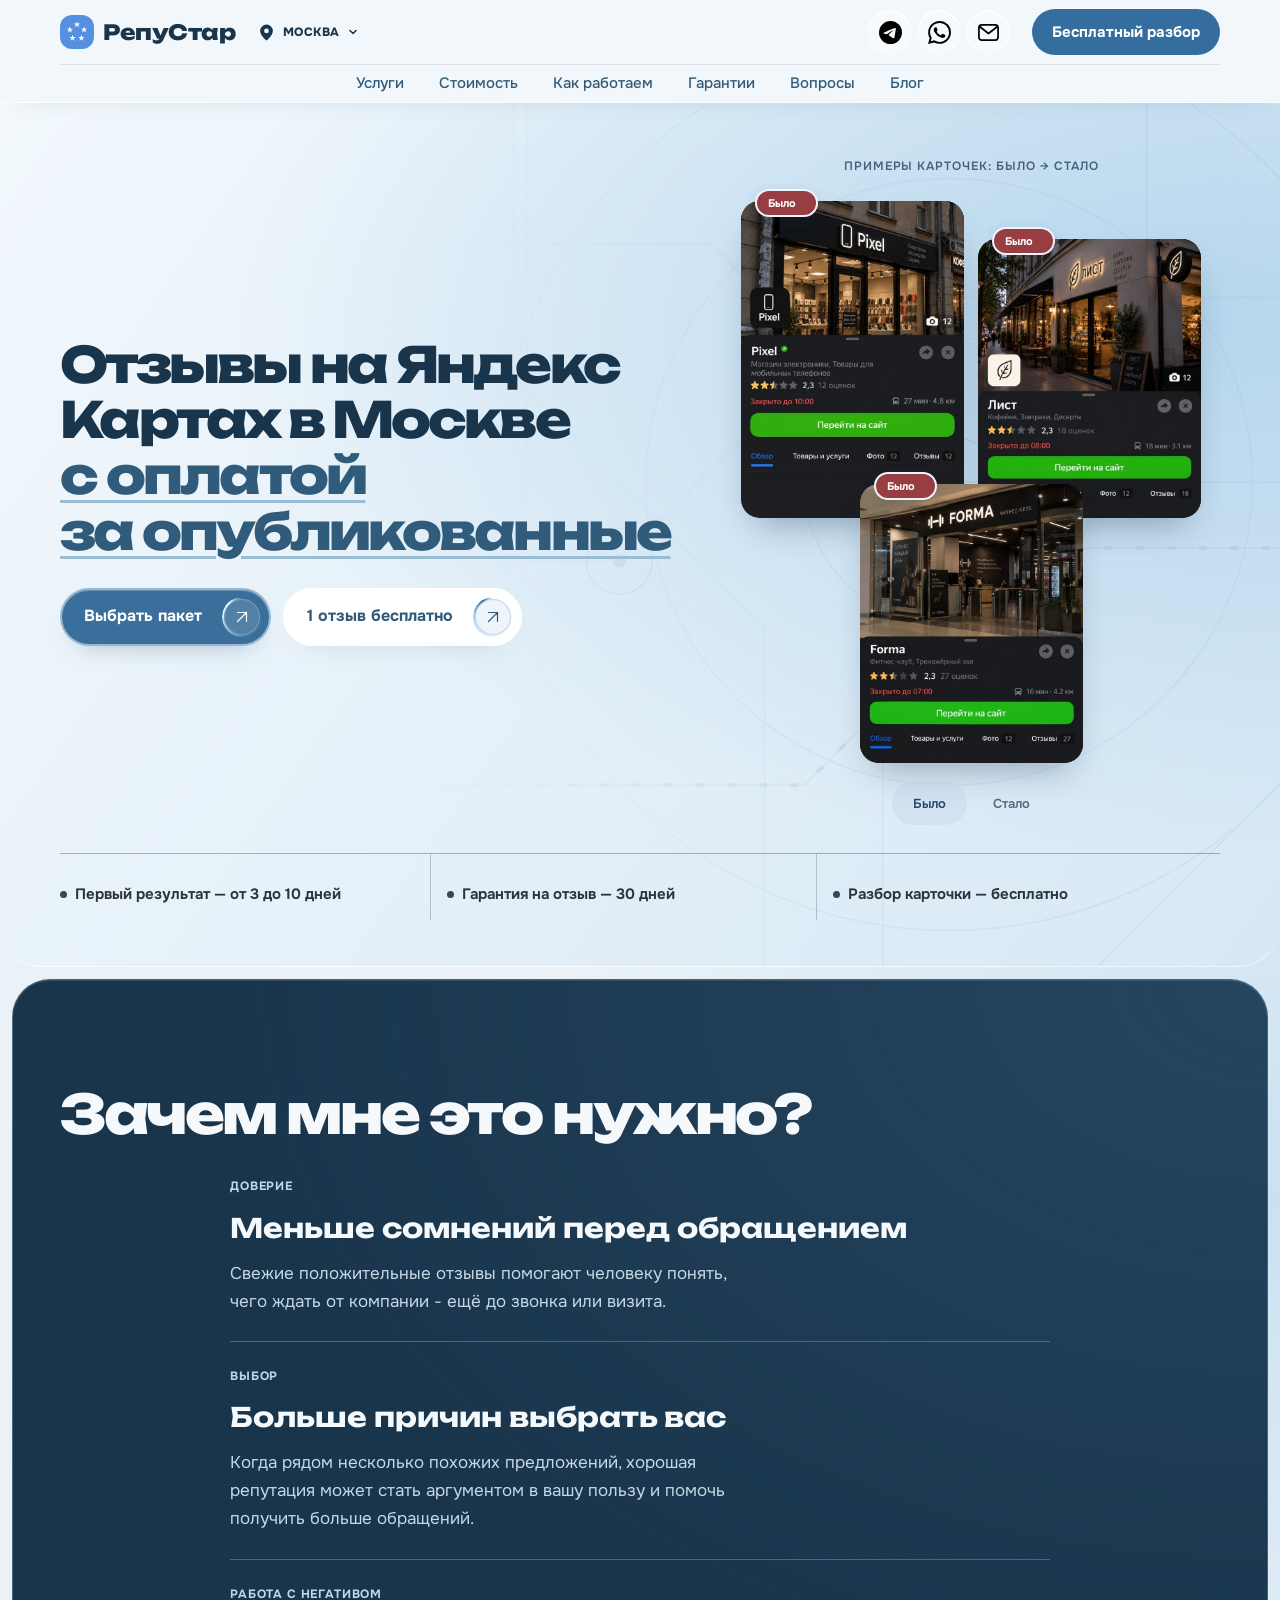
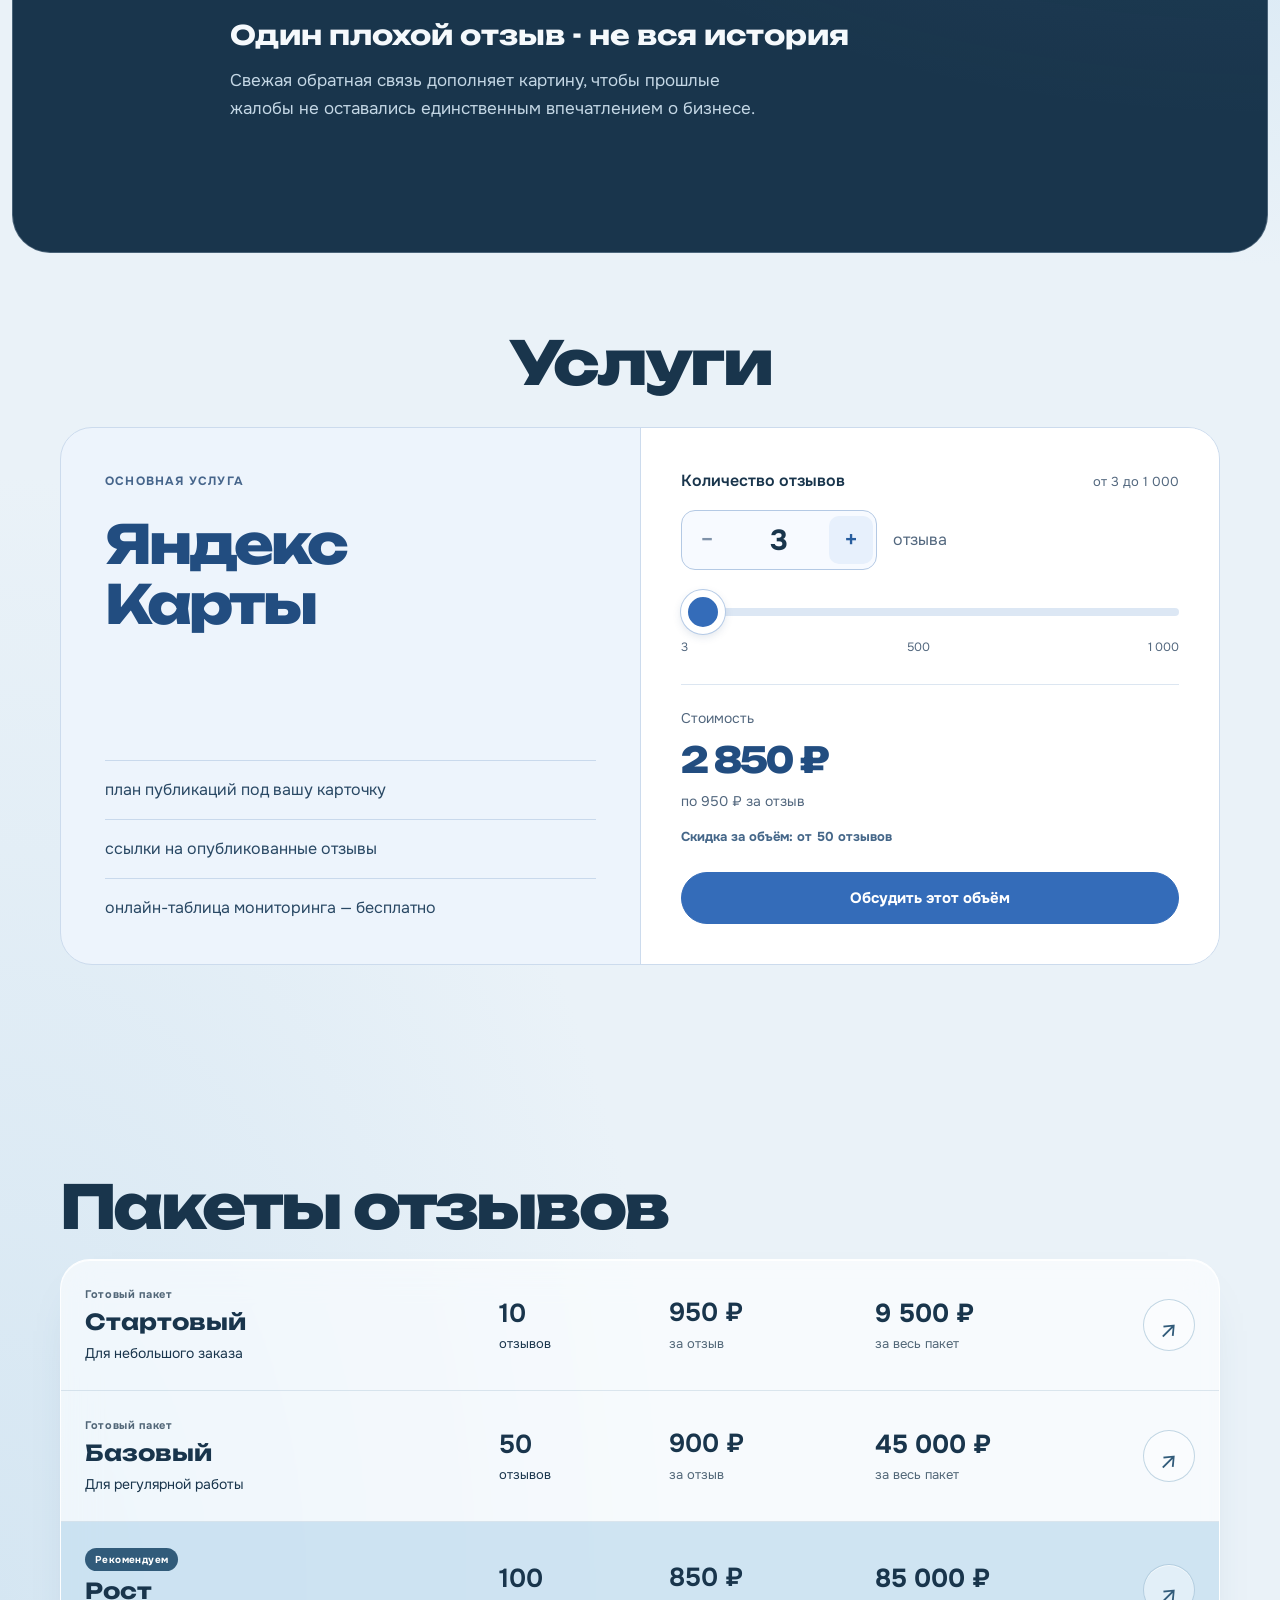
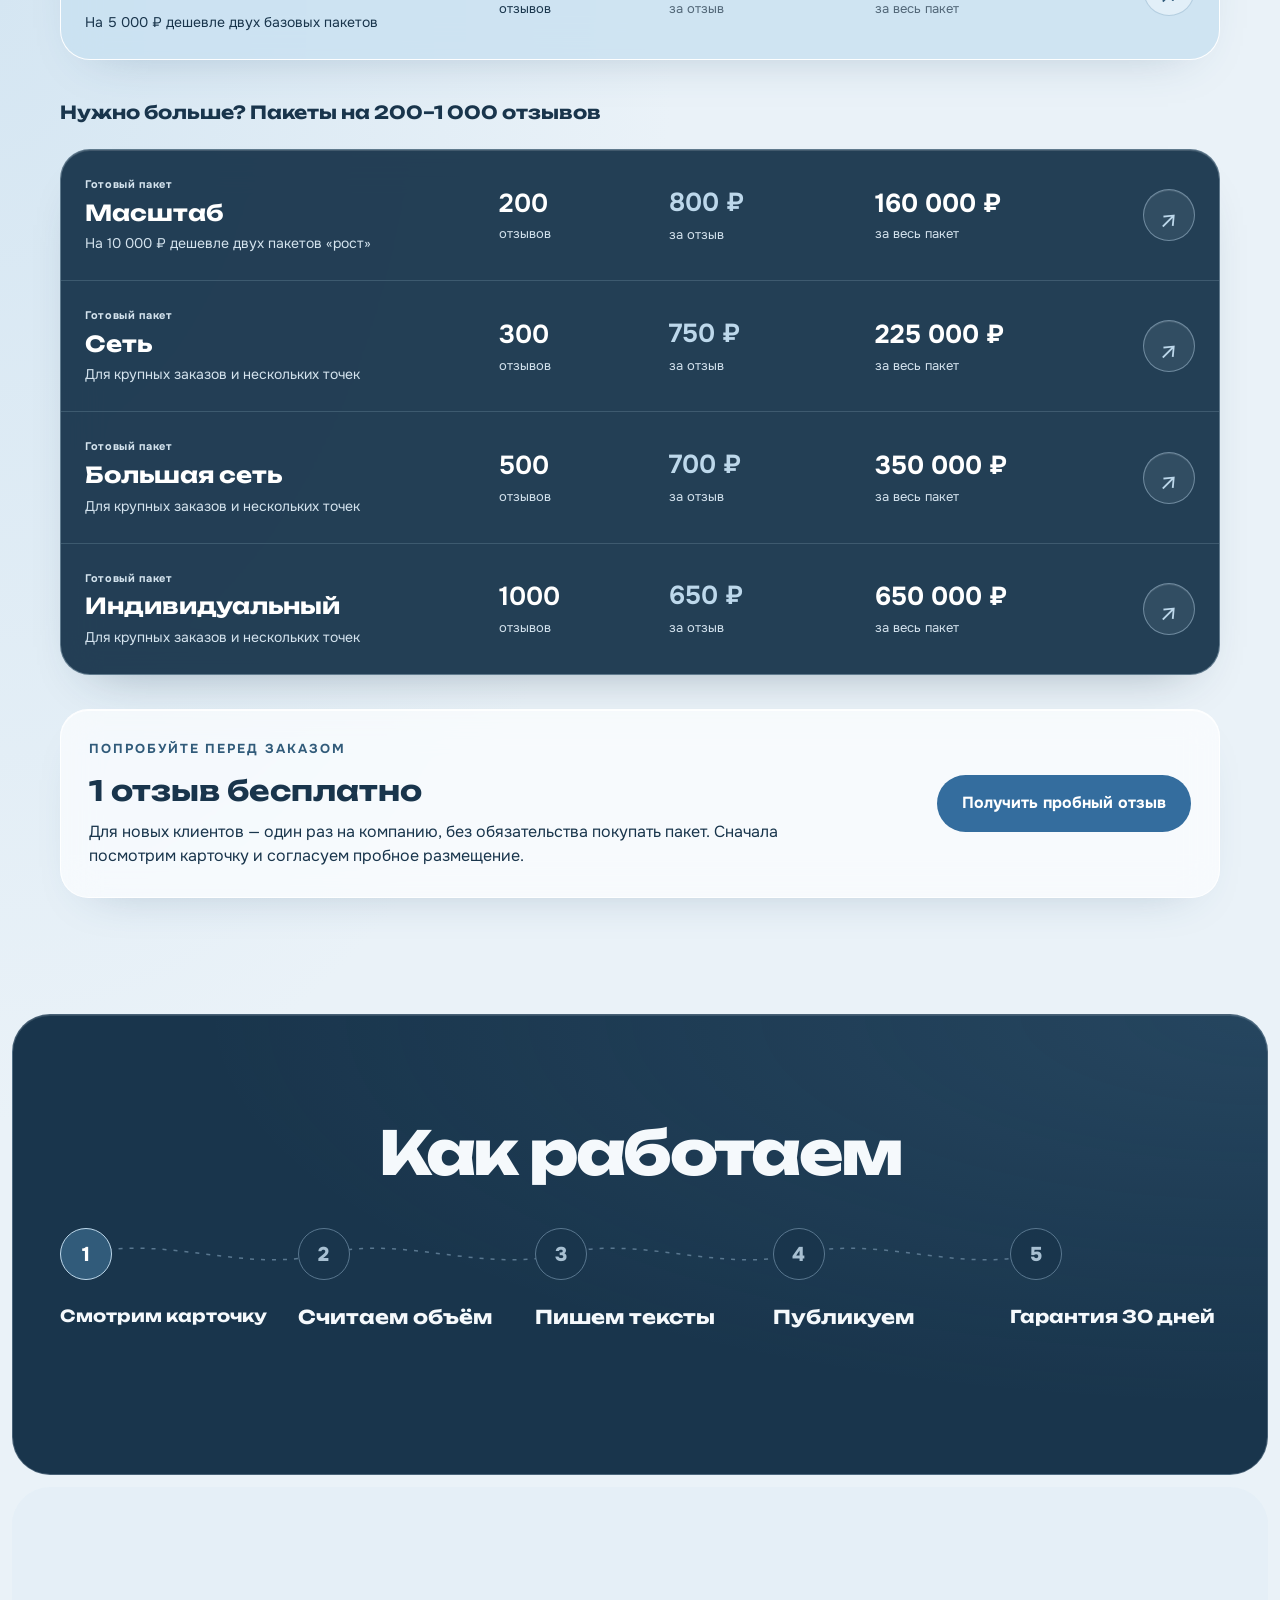
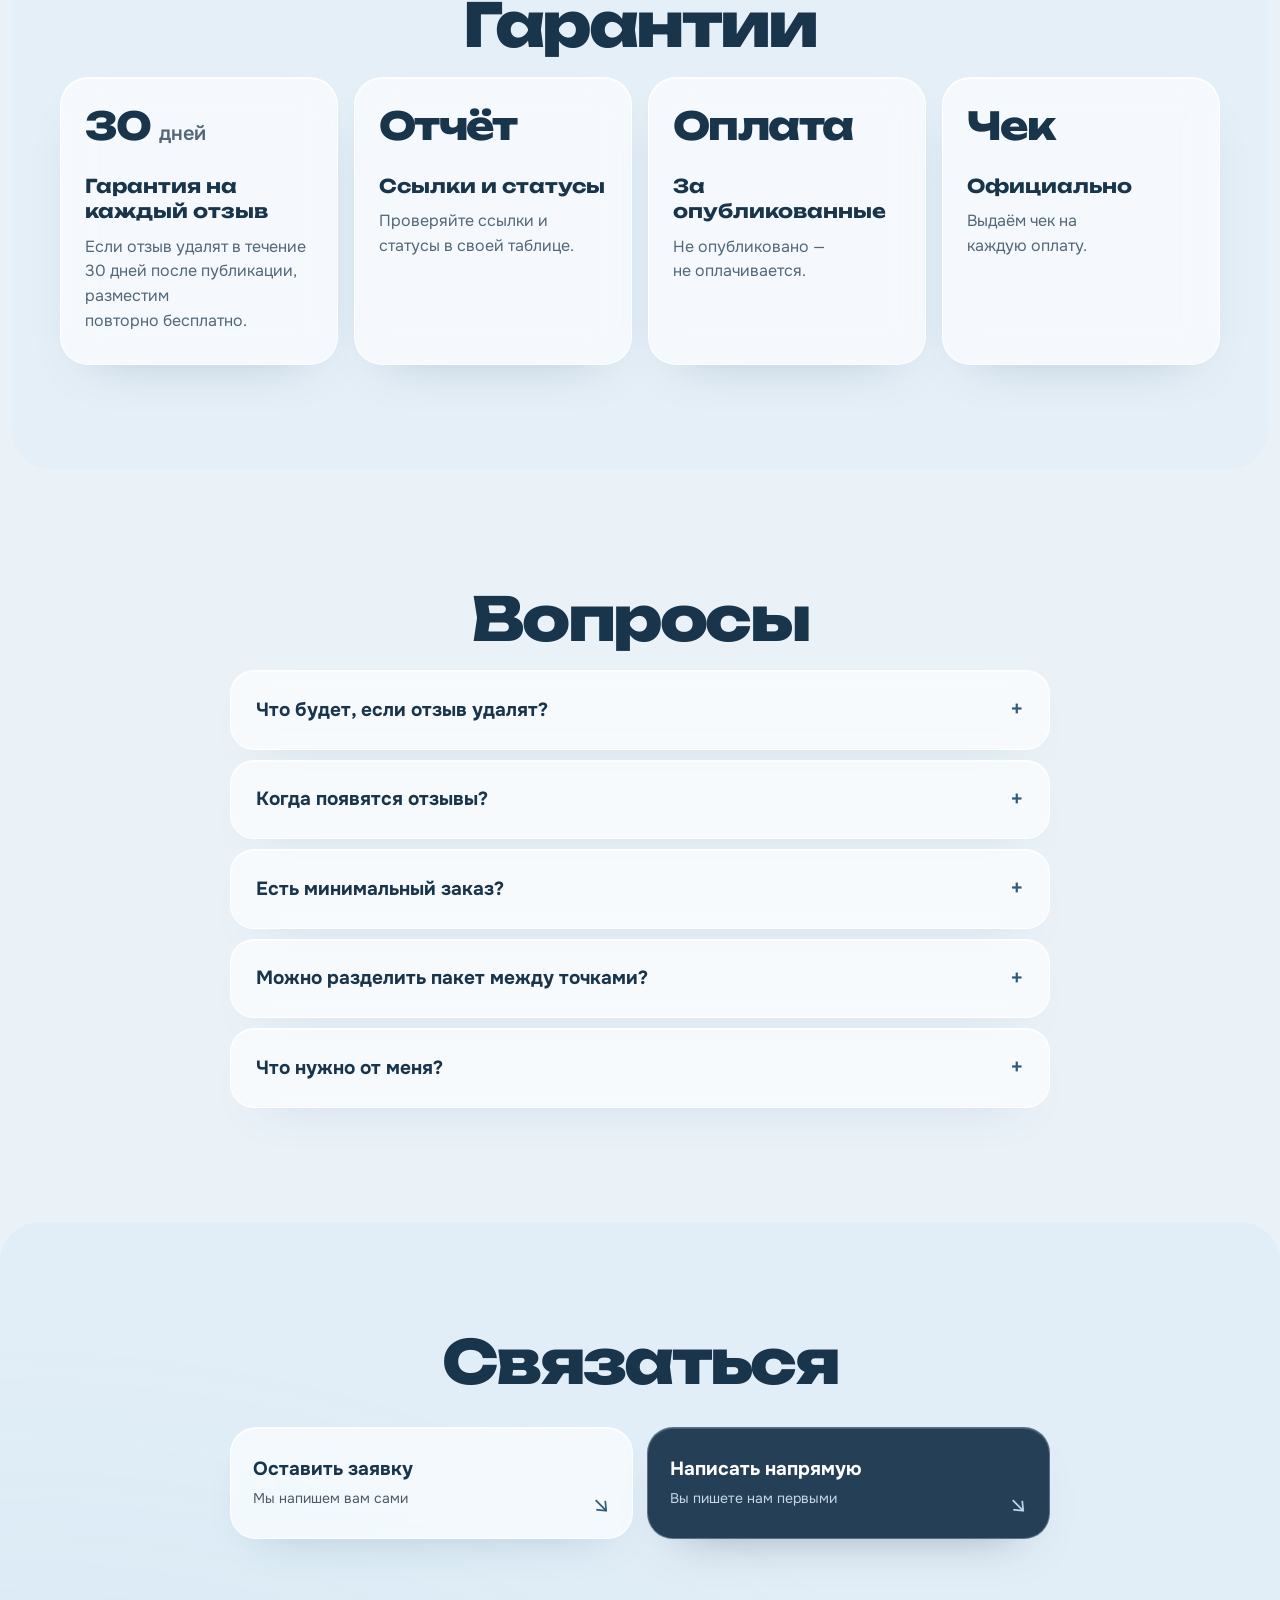
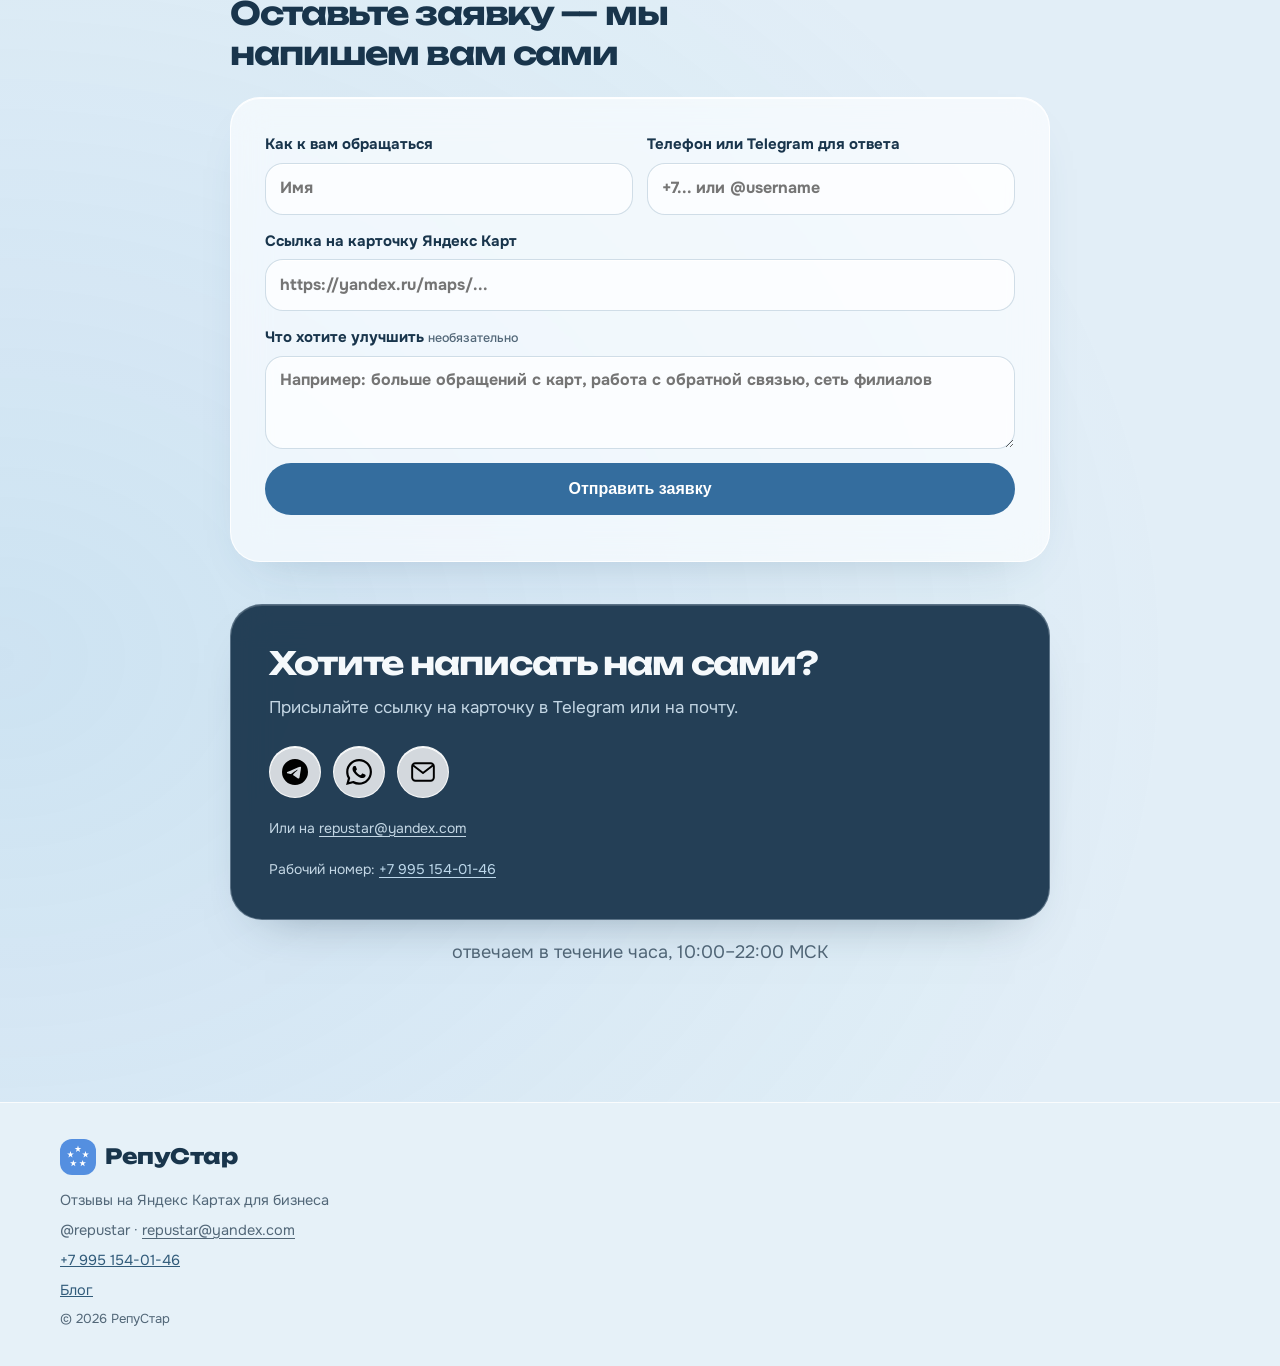
==== index.html @ bc307cb6 "Replace mint hero with three floating before-after cards" ====
<!DOCTYPE html>
<html lang="ru" data-theme="pastel">
<head>
  <meta charset="UTF-8">
  <meta name="viewport" content="width=device-width, initial-scale=1.0">
  <title>РепуСтар — продвижение репутации на Яндекс Картах</title>
  <meta name="description" content="Отзывы на Яндекс Картах: пакеты от 10 отзывов, отчёт со ссылками. Один бесплатный пробный отзыв после согласования карточки.">
  <meta name="robots" content="index,follow,max-image-preview:large">
  <meta name="theme-color" content="#e1edf6">
  <meta property="og:type" content="website">
  <meta property="og:locale" content="ru_RU">
  <meta property="og:title" content="РепуСтар — продвижение репутации на Яндекс Картах">
  <meta property="og:description" content="Бесплатно разберём карточку и предложим понятный план работы.">
  <meta name="twitter:card" content="summary">
  <link rel="icon" type="image/svg+xml" href="favicon.svg?v=3">
  <link rel="preconnect" href="https://fonts.googleapis.com">
  <link rel="preconnect" href="https://fonts.gstatic.com" crossorigin>
  <link href="https://fonts.googleapis.com/css2?family=Onest:wght@400;500;600;700;800&family=Unbounded:wght@500;700;800&display=swap" rel="stylesheet">
  <link rel="stylesheet" href="pastel-theme.css?v=3">
  <link rel="stylesheet" href="tide.css?v=3">
  <link rel="stylesheet" href="interactions.css?v=3">
  <link rel="stylesheet" href="frost.css?v=3">
  <link rel="stylesheet" href="range.css?v=1">
  <link rel="stylesheet" href="email-copy.css?v=1">
  <link rel="stylesheet" href="cleanup.css?v=2">
  <link rel="stylesheet" href="hero-transform.css?v=1">
  <link rel="stylesheet" href="service-controls.css?v=1">

  <script type="application/ld+json">
  {
    "@context": "https://schema.org",
    "@type": "ProfessionalService",
    "name": "РепуСтар",
    "description": "Сопровождение репутации бизнеса на Яндекс Картах.",
    "email": "repustar@yandex.com",
    "telephone": "+79951540146",
    "sameAs": ["https://t.me/repustar"]
  }
  </script>
</head>
<body>

<header class="site-header">
  <div class="wrap header-inner">
    <a class="logo" href="#top"><span class="logo-mark" aria-hidden="true"><svg xmlns="http://www.w3.org/2000/svg" viewBox="0 0 1024 1024"><rect width="1024" height="1024" fill="#548FE0"/><polygon points="512.0000,187.0000 534.4514,256.0983 607.1057,256.0983 548.3271,298.8034 570.7785,367.9017 512.0000,325.1966 453.2215,367.9017 475.6729,298.8034 416.8943,256.0983 489.5486,256.0983" fill="#FFFFFF"/><polygon points="725.9877,342.4712 748.4391,411.5695 821.0934,411.5695 762.3148,454.2746 784.7662,523.3729 725.9877,480.6678 667.2092,523.3729 689.6606,454.2746 630.8821,411.5695 703.5363,411.5695" fill="#FFFFFF"/><polygon points="644.2517,594.0288 666.7031,663.1271 739.3573,663.1271 680.5788,705.8322 703.0302,774.9305 644.2517,732.2254 585.4732,774.9305 607.9246,705.8322 549.1460,663.1271 621.8003,663.1271" fill="#FFFFFF"/><polygon points="379.7483,594.0288 402.1997,663.1271 474.8540,663.1271 416.0754,705.8322 438.5268,774.9305 379.7483,732.2254 320.9698,774.9305 343.4212,705.8322 284.6427,663.1271 357.2969,663.1271" fill="#FFFFFF"/><polygon points="298.0123,342.4712 320.4637,411.5695 393.1179,411.5695 334.3394,454.2746 356.7908,523.3729 298.0123,480.6678 239.2338,523.3729 261.6852,454.2746 202.9066,411.5695 275.5609,411.5695" fill="#FFFFFF"/></svg></span>РепуСтар</a>
    <nav class="quick-contacts" aria-label="Быстрые контакты">
          <a class="contact-channel channel-tg" href="https://t.me/repustar" target="_blank" rel="noopener" title="Написать в Telegram" aria-label="Написать в Telegram"><img src="assets/contact-telegram.svg" alt="" aria-hidden="true" width="24" height="24"></a>
          <a class="contact-channel channel-wa" href="https://wa.me/79951540146" target="_blank" rel="noopener" title="Написать в WhatsApp" aria-label="Написать в WhatsApp"><img src="assets/contact-whatsapp.svg" alt="" aria-hidden="true" width="24" height="24"></a>
          <button type="button" class="contact-channel channel-mail" data-copy-email="repustar@yandex.com" title="Скопировать почту" aria-label="Скопировать почту: repustar@yandex.com"><img src="assets/contact-mail.svg" alt="" aria-hidden="true" width="24" height="24"></button></nav>
    <label class="city-picker city-pin-picker">
      <svg class="city-pin" viewBox="0 0 24 24" aria-hidden="true"><path fill="currentColor" fill-rule="evenodd" d="M12 2a8 8 0 0 0-8 8c0 6 8 12 8 12s8-6 8-12a8 8 0 0 0-8-8Zm0 5a3 3 0 1 1 0 6 3 3 0 0 1 0-6Z"/></svg>
      <span class="city-full" aria-hidden="true">Москва</span><span class="city-short" aria-hidden="true">Москва</span><svg class="city-chevron" viewBox="0 0 12 12" aria-hidden="true"><path d="M3 4.5 6 7.5 9 4.5" fill="none" stroke="currentColor" stroke-width="1.5" stroke-linecap="round" stroke-linejoin="round"/></svg>
      <select id="citySelect" aria-label="Выберите город"><option value="moscow">Москва</option><option value="spb">Санкт-Петербург</option></select>
    </label>
    <nav class="nav" id="nav">
      <a href="#services">Услуги</a>
      <a href="#packages">Стоимость</a>
      <a href="#how">Как работаем</a>
      <a href="#guarantees">Гарантии</a>
      <a href="#faq">Вопросы</a>
      <a href="/blog/">Блог</a>
    </nav>
    <a class="btn btn-accent btn-header" href="#contacts">Бесплатный разбор</a>
    <button class="burger" id="burger" aria-label="Меню" aria-expanded="false">
      <span></span><span></span><span></span>
    </button>
  </div>
</header>

<main id="top">

  <!-- HERO -->
  <section class="hero">
    <div class="hero-map" aria-hidden="true"><svg viewBox="0 0 900 700" preserveAspectRatio="xMidYMid slice">
      <g class="map-streets" fill="none" stroke="currentColor" stroke-width="1.2"><path d="M-100 130H320L500 310H1000M-100 540H390L570 360H1000M170-100V230L360 420V800M650-100V180L450 380V800M-100 370H250L450 170H1000M-100 640L180 360V-100M790-100V500L490 800"/><circle cx="500" cy="310" r="110"/><circle cx="500" cy="310" r="230"/><circle cx="500" cy="310" r="340"/></g>
      <path class="map-route" d="M-100 540H390L570 360H1000" fill="none" stroke="currentColor" stroke-width="3" stroke-dasharray="6 18"/>
      <g class="map-pin" transform="translate(500 310)"><circle class="map-pulse" r="35" fill="none" stroke="currentColor"/><circle r="8" fill="currentColor"/></g>
      <g class="map-pin" transform="translate(250 370)"><circle class="map-pulse pulse-delayed" r="25" fill="none" stroke="currentColor"/><circle r="5" fill="currentColor"/></g>
    </svg></div>
    <div class="wrap hero-grid">
      <div class="hero-copy">
        <h1>Отзывы на Яндекс Картах <span id="heroCity">в Москве</span><br><em>с оплатой за&nbsp;опубликованные</em></h1>

        <div class="hero-actions">
          <a class="btn btn-accent" href="#packages">Выбрать пакет</a>
          <a class="btn btn-ghost" href="#leadForm" data-trial>1 отзыв бесплатно</a>
        </div>

      </div>
      <aside class="hero-transform" data-state="before" aria-label="Примеры изменения карточек: было и стало">
        <p class="hero-transform-title">Примеры карточек: было → стало</p>
        <div class="hero-transform-deck">
          <figure class="hero-transform-card">
            <div class="hero-transform-badge" aria-hidden="true"><span class="hero-label-before">Было</span><span class="hero-label-after">Стало</span></div>
            <div class="hero-transform-images" aria-hidden="true">
              <img src="assets/hero-pixel-before.webp" alt="" width="512" height="641" fetchpriority="high">
              <img class="hero-example-after" src="assets/hero-pixel-after.webp" alt="" width="512" height="641">
            </div>
            <figcaption class="hero-example-description">Pixel. Пример: было 2,3 и 12 оценок, стало 4,9 и 243 оценки.</figcaption>
          </figure>
          <figure class="hero-transform-card">
            <div class="hero-transform-badge" aria-hidden="true"><span class="hero-label-before">Было</span><span class="hero-label-after">Стало</span></div>
            <div class="hero-transform-images" aria-hidden="true">
              <img src="assets/hero-leaf-before.webp" alt="" width="512" height="641">
              <img class="hero-example-after" src="assets/hero-leaf-after.webp" alt="" width="512" height="641">
            </div>
            <figcaption class="hero-example-description">Лист. Пример: было 2,3 и 18 оценок, стало 4,9 и 268 оценок.</figcaption>
          </figure>
          <figure class="hero-transform-card">
            <div class="hero-transform-badge" aria-hidden="true"><span class="hero-label-before">Было</span><span class="hero-label-after">Стало</span></div>
            <div class="hero-transform-images" aria-hidden="true">
              <img src="assets/hero-forma-before.webp" alt="" width="512" height="641">
              <img class="hero-example-after" src="assets/hero-forma-after.webp" alt="" width="512" height="641">
            </div>
            <figcaption class="hero-example-description">Forma. Пример: было 2,3 и 27 оценок, стало 5,0 и 428 оценок.</figcaption>
          </figure>
        </div>
        <div class="hero-transform-controls" role="group" aria-label="Показать состояние карточек">
          <button type="button" data-example-state="before" aria-pressed="true">Было</button>
          <button type="button" data-example-state="after" aria-pressed="false">Стало</button>
        </div>
      </aside>
      <ul class="hero-facts">
        <li>Первый результат — от 3 до 10&nbsp;дней</li>
        <li>Гарантия на отзыв&nbsp;—&nbsp;30 дней</li>

        <li>Разбор карточки&nbsp;—&nbsp;бесплатно</li>
      </ul>
    </div>
  </section>



  <!-- Illustrative scenarios only: no client identities or claimed outcomes -->


  <section class="section reputation-section" id="why" aria-labelledby="whyTitle">
    <div class="wrap reputation-layout">
      <div class="reputation-intro">

        <h2 id="whyTitle">Зачем мне это&nbsp;нужно?</h2>


      </div>
      <div class="reputation-list">
        <article>

          <span class="reputation-num">ДОВЕРИЕ</span>
          <h3>Меньше сомнений перед&nbsp;обращением</h3>
          <p>Свежие положительные отзывы помогают человеку понять, чего ждать от компании - ещё до звонка или&nbsp;визита.</p>
        </article>
        <article>
          <span class="reputation-num">ВЫБОР</span>
          <h3>Больше причин выбрать&nbsp;вас</h3>
          <p>Когда рядом несколько похожих предложений, хорошая репутация может стать аргументом в вашу пользу и помочь получить больше&nbsp;обращений.</p>
        </article>
        <article>
          <span class="reputation-num">РАБОТА С НЕГАТИВОМ</span>
          <h3>Один плохой отзыв - не вся&nbsp;история</h3>
          <p>Свежая обратная связь дополняет картину, чтобы прошлые жалобы не оставались единственным впечатлением о&nbsp;бизнесе.</p>
        </article>
      </div>

    </div>
  </section>

  <!-- SERVICES -->
  <section class="section" id="services">
    <div class="wrap">

      <h2>Услуги</h2>


      <div class="svc-featured service-configurator">
        <div class="svc-f-copy">
          <span class="service-eyebrow">Основная услуга</span>
          <h3>Яндекс<br>Карты</h3>
          <ul class="svc-f-list">
            <li>план публикаций под вашу&nbsp;карточку</li>
            <li>ссылки на опубликованные&nbsp;отзывы</li>
            <li>онлайн-таблица мониторинга&nbsp;—&nbsp;бесплатно</li>
          </ul>
        </div>
        <div class="svc-f-price">
          <div class="calc calc-embed">
            <div class="quantity-heading">
              <label for="serviceQuantity">Количество отзывов</label>
              <span id="quantityHelp">от 3 до 1 000</span>
            </div>
            <div class="quantity-row">
              <div class="quantity-control">
                <button type="button" data-quantity-step="-1" aria-label="Уменьшить количество">−</button>
                <input id="serviceQuantity" type="number" min="3" max="1000" step="1" value="3" inputmode="numeric" aria-describedby="quantityHelp">
                <button type="button" data-quantity-step="1" aria-label="Увеличить количество">+</button>
              </div>
              <div class="calc-count"><span id="cntVal" hidden>3</span><span class="calc-unit">отзыва</span></div>
            </div>
            <input type="range" id="cnt" class="calc-range" min="3" max="1000" value="3" step="1" aria-label="Количество отзывов">
            <div class="calc-scale" aria-hidden="true"><span>3</span><span>500</span><span>1 000</span></div>
            <div class="service-summary" aria-live="polite" aria-atomic="true">
              <span class="service-total-label">Стоимость</span>
              <div class="calc-total">
                <span class="calc-total-num" id="totalVal">2 850 ₽</span>
                <span class="calc-total-unit" id="unitVal">по 950 ₽ за отзыв</span>
              </div>
              <div class="calc-gift" id="giftVal">Скидка за объём: от 50 отзывов</div>
            </div>
            <a class="btn btn-accent btn-block" href="#leadForm" data-order-calculator>Обсудить этот объём</a>
          </div>
        </div>
      </div>


    </div>
  </section>

  <section class="section package-section" id="packages"><div class="wrap"><h2>Пакеты отзывов</h2><div class="pack-grid"><article class="pack-card"><span class="pack-kicker">Готовый пакет</span><h3>Стартовый</h3><p class="pack-unit">950 ₽ <small>за отзыв</small></p><p class="pack-count">10 <span>отзывов</span></p><p class="pack-description">Для небольшого заказа</p><p class="pack-price">9 500 ₽ <small>за весь пакет</small></p><a href="#leadForm" class="btn btn-ghost btn-block" data-package-count="10" data-package-name="Стартовый">Выбрать пакет</a></article><article class="pack-card"><span class="pack-kicker">Готовый пакет</span><h3>Базовый</h3><p class="pack-unit">900 ₽ <small>за отзыв</small></p><p class="pack-count">50 <span>отзывов</span></p><p class="pack-description">Для регулярной работы</p><p class="pack-price">45 000 ₽ <small>за весь пакет</small></p><a href="#leadForm" class="btn btn-ghost btn-block" data-package-count="50" data-package-name="Базовый">Выбрать пакет</a></article><article class="pack-card pack-featured"><span class="pack-badge">Рекомендуем</span><h3>Рост</h3><p class="pack-unit">850 ₽ <small>за отзыв</small></p><p class="pack-count">100 <span>отзывов</span></p><p class="pack-description">На 5 000 ₽ дешевле двух базовых пакетов</p><p class="pack-price">85 000 ₽ <small>за весь пакет</small></p><a href="#leadForm" class="btn btn-accent btn-block" data-package-count="100" data-package-name="Рост">Выбрать пакет</a></article></div><div class="pack-large" id="largePackages"><h3 class="pack-large-title">Нужно больше? Пакеты на 200–1 000 отзывов</h3><div class="pack-grid pack-grid-large"><article class="pack-card"><span class="pack-kicker">Готовый пакет</span><h3>Масштаб</h3><p class="pack-unit">800 ₽ <small>за отзыв</small></p><p class="pack-count">200 <span>отзывов</span></p><p class="pack-description">На 10 000 ₽ дешевле двух пакетов «рост»</p><p class="pack-price">160 000 ₽ <small>за весь пакет</small></p><a href="#leadForm" class="btn btn-ghost btn-block" data-package-count="200" data-package-name="Масштаб">Выбрать пакет</a></article><article class="pack-card"><span class="pack-kicker">Готовый пакет</span><h3>Сеть</h3><p class="pack-unit">750 ₽ <small>за отзыв</small></p><p class="pack-count">300 <span>отзывов</span></p><p class="pack-description">Для крупных заказов и нескольких точек</p><p class="pack-price">225 000 ₽ <small>за весь пакет</small></p><a href="#leadForm" class="btn btn-ghost btn-block" data-package-count="300" data-package-name="Сеть">Выбрать пакет</a></article><article class="pack-card"><span class="pack-kicker">Готовый пакет</span><h3>Большая сеть</h3><p class="pack-unit">700 ₽ <small>за отзыв</small></p><p class="pack-count">500 <span>отзывов</span></p><p class="pack-description">Для крупных заказов и нескольких точек</p><p class="pack-price">350 000 ₽ <small>за весь пакет</small></p><a href="#leadForm" class="btn btn-ghost btn-block" data-package-count="500" data-package-name="Большая сеть">Выбрать пакет</a></article><article class="pack-card"><span class="pack-kicker">Готовый пакет</span><h3>Индивидуальный</h3><p class="pack-unit">650 ₽ <small>за отзыв</small></p><p class="pack-count">1000 <span>отзывов</span></p><p class="pack-description">Для крупных заказов и нескольких точек</p><p class="pack-price">650 000 ₽ <small>за весь пакет</small></p><a href="#leadForm" class="btn btn-ghost btn-block" data-package-count="1000" data-package-name="Индивидуальный">Выбрать пакет</a></article></div></div><div class="trial-offer"><div><p class="eyebrow">Попробуйте перед заказом</p><h3>1 отзыв бесплатно</h3><p>Для новых клиентов — один раз на компанию, без обязательства покупать пакет. Сначала посмотрим карточку и согласуем пробное размещение.</p></div><a class="btn btn-accent" href="#leadForm" data-trial>Получить пробный отзыв</a></div></div></section>



  <!-- SITUATIONS: original content, reference-inspired editorial layout -->


  <!-- HOW -->
  <section class="section section-dark" id="how">
    <div class="wrap">

      <h2>Как&nbsp;работаем</h2>
      <ol class="steps">
        <li class="step">
          <div class="step-num">1</div>
          <div>
            <h3>Смотрим&nbsp;карточку</h3>

          </div>
        </li>
        <li class="step">
          <div class="step-num">2</div>
          <div>
            <h3>Считаем&nbsp;объём</h3>

          </div>
        </li>
        <li class="step">
          <div class="step-num">3</div>
          <div>
            <h3>Пишем&nbsp;тексты</h3>

          </div>
        </li>
        <li class="step">
          <div class="step-num">4</div>
          <div>
            <h3>Публикуем</h3>

          </div>
        </li>
        <li class="step">
          <div class="step-num">5</div>
          <div>
            <h3>Гарантия&nbsp;30&nbsp;дней</h3>

          </div>
        </li>
      </ol>
    </div>
  </section>

  <!-- GUARANTEES -->
  <section class="section section-tint" id="guarantees">
    <div class="wrap">

      <h2>Гарантии</h2>

      <div class="guar-grid">
        <div class="guar-item">
          <div class="guar-num">30<span>дней</span></div>
          <h3>Гарантия на каждый&nbsp;отзыв</h3>
          <p>Если отзыв удалят в течение 30 дней после публикации, разместим повторно&nbsp;бесплатно.</p>
        </div>
        <div class="guar-item">
          <div class="guar-num">Отчёт</div>
          <h3>Ссылки и статусы</h3>
          <p>Проверяйте ссылки и статусы в своей&nbsp;таблице.</p>
        </div>
        <div class="guar-item">
          <div class="guar-num">Оплата</div>
          <h3>За опубликованные</h3>
          <p>Не опубликовано — не&nbsp;оплачивается.</p>
        </div>
        <div class="guar-item">
          <div class="guar-num">Чек</div>
          <h3>Официально</h3>
          <p>Выдаём чек на каждую&nbsp;оплату.</p>
        </div>
      </div>
    </div>
  </section>




  <!-- FAQ -->
  <section class="section" id="faq">
    <div class="wrap wrap-narrow">

      <h2>Вопросы</h2>

      <details class="faq-item">
        <summary>Что будет, если отзыв&nbsp;удалят?</summary>
        <p>Если отзыв удалён в течение 30 дней после публикации, восстанавливаем его&nbsp;бесплатно.</p>
      </details>
      <details class="faq-item">
        <summary>Когда появятся&nbsp;отзывы?</summary>
        <p>Первые публикации — от 3 до 10 дней. График всего заказа согласуем&nbsp;заранее.</p>
      </details>

      <details class="faq-item">
        <summary>Есть минимальный&nbsp;заказ?</summary>
        <p>От 3 отзывов по 950 ₽. От 50 — дешевле. Один пробный бесплатно для нового клиента после согласования карточки, один раз на&nbsp;компанию.</p>
      </details>
      <details class="faq-item">
        <summary>Можно разделить пакет между&nbsp;точками?</summary>
        <p>Да. Распределение по филиалам согласуем до начала&nbsp;работы.</p>
      </details>
      <details class="faq-item">
        <summary>Что нужно от&nbsp;меня?</summary>
        <p>Ссылка на карточку, контакт для ответа и несколько слов о&nbsp;бизнесе.</p>
      </details>
    </div>
  </section>

  <!-- CONTACTS -->
  <section class="section section-cta" id="contacts">
    <div class="wrap wrap-narrow cta-box">
      <h2>Связаться</h2>

      <nav class="contact-choices" aria-label="Способы связи">
        <a class="contact-choice" href="#leadForm">

          <span class="contact-choice-copy"><strong>Оставить&nbsp;заявку</strong><small>Мы напишем вам&nbsp;сами</small></span>
          <span class="contact-choice-arrow" aria-hidden="true">↘</span>
        </a>
        <a class="contact-choice contact-choice-direct" href="#writeDirect">

          <span class="contact-choice-copy"><strong>Написать&nbsp;напрямую</strong><small>Вы пишете нам&nbsp;первыми</small></span>
          <span class="contact-choice-arrow" aria-hidden="true">↘</span>
        </a>
      </nav>
      <div class="contact-path-form">
        <h3>Оставьте заявку — мы напишем вам&nbsp;сами</h3>

      <form class="lead-form" id="leadForm">
        <div class="lead-form-grid">
          <label>
            <span>Как к вам обращаться</span>
            <input id="leadName" name="name" type="text" autocomplete="name" maxlength="100" placeholder="Имя" required>
          </label>
          <label>
            <span>Телефон или Telegram для&nbsp;ответа</span>
            <input id="leadContact" name="contact" type="text" autocomplete="tel" maxlength="150" placeholder="+7... или @username" required>
          </label>
        </div>
        <label>
          <span>Ссылка на карточку Яндекс&nbsp;Карт</span>
          <input id="leadCard" name="card" type="url" inputmode="url" maxlength="500" placeholder="https://yandex.ru/maps/..." required>
        </label>
        <label>
          <span>Что хотите улучшить&nbsp;<small>необязательно</small></span>
          <textarea id="leadTask" name="task" rows="3" maxlength="1000" placeholder="Например: больше обращений с карт, работа с обратной связью, сеть филиалов"></textarea>
        </label>
        <label class="hp-field" aria-hidden="true">Ваш сайт <input id="leadWebsite" name="website" type="text" autocomplete="off" tabindex="-1"></label>
        <button class="btn btn-accent btn-block" type="submit">Отправить заявку</button>
        <p class="form-note" id="formNote" aria-live="polite"></p>
      </form>
      </div>
      <div class="contact-path-direct" id="writeDirect">

        <h3>Хотите написать нам&nbsp;сами?</h3>
        <p>Присылайте ссылку на карточку в Telegram или на&nbsp;почту.</p>
        <div class="contact-grid contact-channels">
          <a class="contact-channel channel-tg" href="https://t.me/repustar" target="_blank" rel="noopener" title="Написать в Telegram" aria-label="Написать в Telegram"><img src="assets/contact-telegram.svg" alt="" aria-hidden="true" width="24" height="24"></a>
          <a class="contact-channel channel-wa" href="https://wa.me/79951540146" target="_blank" rel="noopener" title="Написать в WhatsApp" aria-label="Написать в WhatsApp"><img src="assets/contact-whatsapp.svg" alt="" aria-hidden="true" width="24" height="24"></a>
          <button type="button" class="contact-channel channel-mail" data-copy-email="repustar@yandex.com" title="Скопировать почту" aria-label="Скопировать почту: repustar@yandex.com"><img src="assets/contact-mail.svg" alt="" aria-hidden="true" width="24" height="24"></button>
        </div>
        <p class="contact-mail">Или на&nbsp;<button type="button" class="email-copy-text" data-copy-email="repustar@yandex.com" title="Скопировать почту">repustar@yandex.com</button></p>
        <p class="contact-mail">Рабочий номер:&nbsp;<a href="tel:+79951540146">+7&nbsp;995&nbsp;154-01-46</a></p>
      </div>
      <p class="cta-hint">отвечаем в течение часа, 10:00–22:00 МСК</p>
    </div>
  </section>

</main>

<a class="mobile-cta" href="#contacts">Получить бесплатный разбор</a>

<footer class="site-footer">
  <div class="wrap footer-inner">
    <div class="logo logo-footer"><span class="logo-mark" aria-hidden="true"><svg xmlns="http://www.w3.org/2000/svg" viewBox="0 0 1024 1024"><rect width="1024" height="1024" fill="#548FE0"/><polygon points="512.0000,187.0000 534.4514,256.0983 607.1057,256.0983 548.3271,298.8034 570.7785,367.9017 512.0000,325.1966 453.2215,367.9017 475.6729,298.8034 416.8943,256.0983 489.5486,256.0983" fill="#FFFFFF"/><polygon points="725.9877,342.4712 748.4391,411.5695 821.0934,411.5695 762.3148,454.2746 784.7662,523.3729 725.9877,480.6678 667.2092,523.3729 689.6606,454.2746 630.8821,411.5695 703.5363,411.5695" fill="#FFFFFF"/><polygon points="644.2517,594.0288 666.7031,663.1271 739.3573,663.1271 680.5788,705.8322 703.0302,774.9305 644.2517,732.2254 585.4732,774.9305 607.9246,705.8322 549.1460,663.1271 621.8003,663.1271" fill="#FFFFFF"/><polygon points="379.7483,594.0288 402.1997,663.1271 474.8540,663.1271 416.0754,705.8322 438.5268,774.9305 379.7483,732.2254 320.9698,774.9305 343.4212,705.8322 284.6427,663.1271 357.2969,663.1271" fill="#FFFFFF"/><polygon points="298.0123,342.4712 320.4637,411.5695 393.1179,411.5695 334.3394,454.2746 356.7908,523.3729 298.0123,480.6678 239.2338,523.3729 261.6852,454.2746 202.9066,411.5695 275.5609,411.5695" fill="#FFFFFF"/></svg></span>РепуСтар</div>
    <p>Отзывы на Яндекс Картах для бизнеса</p>
    <p>@repustar&nbsp;·&nbsp;<button type="button" class="email-copy-text" data-copy-email="repustar@yandex.com" title="Скопировать почту">repustar@yandex.com</button></p>
    <p><a href="tel:+79951540146">+7&nbsp;995&nbsp;154-01-46</a></p>
    <p><a href="/blog/">Блог</a></p>
    <p class="footer-muted">© 2026&nbsp;РепуСтар</p>
  </div>
</footer>

<script src="script.js?v=9"></script>
<script src="email-copy.js?v=1"></script>
<script src="motion.js?v=3"></script>
<script src="typography.js?v=2"></script>
<script src="location.js?v=2"></script>
<script src="tide.js?v=3"></script>
<script src="interactions.js?v=2"></script>
<script src="range.js?v=1"></script>
<script src="service-controls.js?v=1"></script>
<script src="hero-transform.js?v=1"></script>



</body>
</html>
---- pastel-theme.css ----
/* styles.css */
/* ============ РепуСтар — лендинг ============ */
/* Палитра: тёплый paper/ink + amber акцент. Шрифты: Unbounded (заголовки) + Onest (текст) */

:root {
  --paper: #f5f9fc;
  --paper-2: #eaf2f7;
  --ink: #19354c;
  --ink-2: #203e55;
  --muted: #526778;
  --line: #d2dae0;
  --line-dark: #293035;
  --accent: #346d9e;
  --accent-strong: #315b7a;
  --accent-soft: #dbe5ed;
  --white: #ffffff;
  --radius: 14px;
  --radius-lg: 22px;
  --font: "Onest", "Segoe UI", system-ui, -apple-system, sans-serif;
  --font-head: "Unbounded", "Onest", "Segoe UI", system-ui, sans-serif;
}

* { margin: 0; padding: 0; box-sizing: border-box; }

html { scroll-behavior: smooth; }

body {
  font-family: var(--font);
  background: var(--paper);
  color: var(--ink);
  line-height: 1.6;
  font-size: 17px;
  -webkit-font-smoothing: antialiased;
}

.wrap { max-width: 1080px; margin: 0 auto; padding: 0 24px; }
.wrap-narrow { max-width: 760px; }

/* ---------- header ---------- */
.site-header {
  position: sticky; top: 0; z-index: 50;
  background: rgba(245,249,252,0.92);
  backdrop-filter: blur(8px);
  border-bottom: 1px solid var(--line);
}
.header-inner { display: flex; align-items: center; gap: 28px; height: 68px; }

.logo { font-family: var(--font-head); font-weight: 800; font-size: 21px; letter-spacing: -0.5px; color: var(--ink); text-decoration: none; display: inline-flex; align-items: center; gap: 0; }
.logo span { color: var(--ink); }
.logo-mark {
  display: inline-flex; align-items: center; justify-content: center;
  width: 30px; height: 30px; border-radius: 9px;
  background: var(--accent); color: #19354c; font-size: 16px; line-height: 1;
  flex-shrink: 0;
  margin-right: 8px;
}

.nav { display: flex; gap: 22px; margin-left: auto; }
.nav a {
  color: var(--muted); text-decoration: none; font-weight: 500; font-size: 15px;
  transition: color 0.15s;
}
.nav a:hover { color: var(--ink); }

.btn {
  display: inline-block; padding: 12px 22px; border-radius: 12px;
  font-weight: 700; font-size: 16px; text-decoration: none; text-align: center;
  cursor: pointer; border: 2px solid transparent;
  transition: transform 0.12s, background 0.15s, border-color 0.15s;
  min-height: 48px;
}
.btn:active { transform: scale(0.98); }
.btn-accent { background: var(--accent); color: #19354c; }
.btn-accent:hover { background: var(--accent-strong); }
.btn-ghost { border-color: var(--line); color: var(--ink); background: transparent; }
.btn-ghost:hover { border-color: var(--ink); }
.btn-block { width: 100%; }
.btn-big { padding: 16px 34px; font-size: 18px; }
.btn-header { padding: 9px 18px; font-size: 15px; min-height: 40px; }

.burger { display: none; background: none; border: none; cursor: pointer; padding: 8px; }
.burger span { display: block; width: 22px; height: 2.5px; background: var(--ink); margin: 5px 0; border-radius: 2px; transition: 0.2s; }

/* ---------- hero ---------- */
.hero { padding: 88px 0 72px; }
.hero-grid { display: grid; grid-template-columns: 1.25fr 0.85fr; gap: 56px; align-items: center; }

.eyebrow {
  font-size: 13px; font-weight: 700; letter-spacing: 0.12em; text-transform: uppercase;
  color: var(--accent-strong); margin-bottom: 14px;
}
.eyebrow-dark { color: #bdd8eb; }

h1, h2, h3 { font-family: var(--font-head); }
h1 { font-size: 42px; line-height: 1.14; letter-spacing: -1px; font-weight: 800; }
h1 em { font-style: normal; color: var(--accent-strong); }
.lead { font-size: 19px; color: var(--muted); margin: 20px 0 28px; max-width: 560px; }

.hero-actions { display: flex; gap: 14px; flex-wrap: wrap; }

.hero-facts { list-style: none; display: flex; gap: 22px; margin-top: 34px; flex-wrap: wrap; }
.hero-facts li {
  font-size: 14.5px; color: var(--muted); font-weight: 500;
  display: flex; align-items: center; gap: 8px;
}
.hero-facts li::before { content: ""; width: 7px; height: 7px; border-radius: 50%; background: var(--accent); display: inline-block; }

/* визуал — карточка рейтинга */
.hero-visual { display: flex; justify-content: center; }
.rating-card {
  background: var(--white); border: 1px solid var(--line); border-radius: var(--radius-lg);
  padding: 26px; width: 320px; box-shadow: 0 24px 60px -24px rgba(25,53,76,0.25);
  transform: rotate(1.5deg);
  animation: float 5.5s ease-in-out infinite;
}
@keyframes float {
  0%, 100% { transform: rotate(1.5deg) translateY(0); }
  50% { transform: rotate(1.5deg) translateY(-16px); }
}
.rc-head { display: flex; gap: 12px; align-items: center; margin-bottom: 18px; }
.rc-avatar {
  width: 44px; height: 44px; border-radius: 12px; background: var(--ink); color: var(--paper);
  display: flex; align-items: center; justify-content: center; font-weight: 800; font-size: 18px;
}
.rc-name { font-weight: 700; font-size: 15.5px; }
.rc-cat { font-size: 13px; color: var(--muted); }
.rc-score { border-top: 1px solid var(--line); border-bottom: 1px solid var(--line); padding: 16px 0; display: grid; grid-template-columns: auto 1fr; grid-template-areas: "num stars" "num count"; column-gap: 16px; align-items: center; }
.rc-num { grid-area: num; font-family: var(--font-head); font-size: 46px; font-weight: 800; letter-spacing: -2px; }
.rc-stars { grid-area: stars; color: var(--accent-strong); font-size: 19px; letter-spacing: 2px; }
.rc-count { grid-area: count; color: var(--muted); font-size: 14px; }
.rc-meta { display: flex; gap: 8px; margin-top: 16px; flex-wrap: wrap; }
.rc-badge { background: var(--accent-soft); color: #2a4152; font-size: 12.5px; font-weight: 700; padding: 6px 10px; border-radius: 8px; }
.rc-badge-warm { background: var(--paper-2); color: var(--muted); font-weight: 600; }

/* ---------- sections ---------- */
.section { padding: 84px 0; }
.section-dark { background: var(--ink); color: var(--paper); }
.section-dark h2 { color: var(--paper); }
.section-sub { color: var(--muted); margin: -6px 0 40px; max-width: 560px; }
.section-sub-dark { color: #91a0aa; }
h2 { font-size: 32px; letter-spacing: -0.5px; font-weight: 800; margin-bottom: 8px; }

/* услуги — featured-блок + карточки */
.svc-featured {
  display: grid; grid-template-columns: 1.35fr 0.9fr;
  background: var(--ink); color: var(--paper); border-radius: var(--radius-lg);
  overflow: hidden; margin-bottom: 20px;
}
.svc-f-copy { padding: 36px; }
.svc-f-copy h3 { font-size: 25px; font-weight: 800; margin: 14px 0 10px; color: var(--paper); }
.svc-f-copy p { color: #91a0aa; font-size: 16px; max-width: 520px; }
.tag {
  display: inline-block; font-size: 12px; font-weight: 700; letter-spacing: 0.04em; text-transform: uppercase;
  color: var(--muted); background: var(--paper-2); padding: 5px 10px; border-radius: 8px;
}
.tag-dark { color: #bdd8eb; background: rgba(52,109,158,0.16); }
.svc-f-list { list-style: none; margin-top: 20px; display: grid; gap: 9px; }
.svc-f-list li { color: var(--paper); font-size: 15px; padding-left: 24px; position: relative; }
.svc-f-list li::before { content: "✓"; position: absolute; left: 0; color: var(--accent); font-weight: 800; }
.svc-f-price {
  background: var(--ink-2); border-left: 1px solid var(--line-dark);
  padding: 36px; display: flex; flex-direction: column; gap: 16px;
}
.svc-price-line {
  display: flex; justify-content: space-between; align-items: baseline; gap: 12px;
  border-bottom: 1px dashed var(--line-dark); padding-bottom: 14px;
}
.svc-price-name { color: #91a0aa; font-size: 14.5px; }
.svc-price-val { color: var(--paper); font-weight: 800; font-size: 22px; white-space: nowrap; }
.svc-f-price .btn { margin-top: auto; }
.svc-f-hint { color: #687b88; font-size: 13px; text-align: center; margin: 0; }

.svc-grid { display: grid; grid-template-columns: repeat(3, 1fr); gap: 20px; }
.svc-card {
  background: var(--white); border: 1px solid var(--line); border-radius: var(--radius);
  padding: 26px; display: flex; flex-direction: column; gap: 8px;
  transition: transform 0.15s, box-shadow 0.15s;
}
.svc-card:hover { transform: translateY(-3px); box-shadow: 0 16px 32px -20px rgba(25,53,76,0.3); }
.svc-card h3 { font-size: 18px; font-weight: 800; }
.svc-card p { color: var(--muted); font-size: 15px; flex-grow: 1; }
.svc-card-price { font-weight: 800; font-size: 20px; }
.svc-card-price span { font-size: 13px; font-weight: 500; color: var(--muted); }
.svc-card-link { color: var(--accent-strong); font-weight: 700; font-size: 15px; text-decoration: none; }
.svc-card-link:hover { text-decoration: underline; }

/* гарантии — столбики с цифрами */
.section-tint { background: var(--paper-2); border-top: 1px solid var(--line); border-bottom: 1px solid var(--line); }
.guar-grid { display: grid; grid-template-columns: repeat(4, 1fr); gap: 34px; }
.guar-item { border-top: 2px solid var(--ink); padding-top: 20px; }
.guar-num {
  font-family: var(--font-head);
  font-size: 44px; font-weight: 800; letter-spacing: -2px; line-height: 1;
  color: var(--ink); margin-bottom: 16px;
}
.guar-num span { font-family: var(--font); font-size: 20px; font-weight: 600; letter-spacing: 0; margin-left: 8px; color: var(--muted); }
.guar-item h3 { font-size: 17px; font-weight: 700; margin-bottom: 6px; }
.guar-item p { color: var(--muted); font-size: 14.5px; }

/* шаги */
.steps { list-style: none; counter-reset: step; display: grid; gap: 0; }
.step {
  display: grid; grid-template-columns: 72px 1fr; gap: 24px; padding: 26px 0;
  border-bottom: 1px solid var(--line-dark);
}
.step:last-child { border-bottom: none; }
.step-num {
  width: 52px; height: 52px; border-radius: 50%; border: 2px solid var(--accent);
  color: #bdd8eb; font-weight: 800; font-size: 20px;
  display: flex; align-items: center; justify-content: center;
}
.step h3 { font-size: 19px; font-weight: 700; margin-bottom: 5px; color: var(--paper); }
.step p { color: #91a0aa; font-size: 15.5px; max-width: 640px; }

/* калькулятор */
.calc {
  background: var(--ink); color: var(--paper); border-radius: var(--radius-lg);
  padding: 38px 40px; max-width: 640px; margin: 0 auto;
}
.calc-embed {
  background: transparent; border-radius: 0; padding: 0; max-width: none; margin: 0;
  display: flex; flex-direction: column; gap: 14px;
}
.calc-embed .calc-top { margin-bottom: 4px; flex-direction: column; align-items: flex-start; gap: 10px; }
.calc-embed .calc-num { font-size: 44px; }
.calc-embed .calc-total { text-align: left; }
.calc-embed .calc-total-num { font-size: 26px; }
.calc-embed .calc-scale { margin: 2px 2px 4px; }
.calc-embed .calc-hint { margin: 0; text-align: left; }
.calc-top { display: flex; justify-content: space-between; align-items: flex-end; gap: 24px; margin-bottom: 22px; }
.calc-count { display: flex; align-items: baseline; gap: 10px; }
.calc-num { font-family: var(--font-head); font-size: 56px; font-weight: 800; letter-spacing: -2px; line-height: 1; }
.calc-unit { color: #91a0aa; font-size: 18px; }
.calc-total { text-align: right; }
.calc-total-num { font-family: var(--font-head); display: block; font-size: 28px; font-weight: 800; color: var(--accent); }
.calc-total-unit { color: #91a0aa; font-size: 13.5px; }
.calc-gift {
  display: inline-block; margin-top: 10px; padding: 7px 14px; border-radius: 999px;
  background: var(--accent-soft); color: #2a4152; font-size: 13.5px; font-weight: 700;
}
.calc-embed .calc-gift { margin-top: 0; }
.calc-range {
  -webkit-appearance: none; appearance: none; width: 100%; height: 8px; border-radius: 999px;
  background: var(--line-dark); outline: none; cursor: pointer;
}
.calc-range::-webkit-slider-thumb {
  -webkit-appearance: none; appearance: none; width: 26px; height: 26px; border-radius: 50%;
  background: var(--accent); border: 3px solid var(--ink-2); box-shadow: 0 0 0 2px var(--accent); cursor: grab;
}
.calc-range::-moz-range-thumb {
  width: 26px; height: 26px; border-radius: 50%;
  background: var(--accent); border: 3px solid var(--ink-2); box-shadow: 0 0 0 2px var(--accent); cursor: grab;
}
.calc-scale { display: flex; justify-content: space-between; color: #687b88; font-size: 13px; margin: 8px 2px 24px; }
.calc .btn { display: block; }
.calc-hint { color: #687b88; font-size: 13.5px; text-align: center; margin: 14px 0 0; }
.plans-note { color: var(--muted); font-size: 14.5px; margin-top: 22px; text-align: center; }

/* кейсы */
.case-grid { display: grid; grid-template-columns: repeat(3, 1fr); gap: 20px; margin-top: 8px; }
.case-card {
  background: var(--ink-2); border: 1px solid var(--line-dark); border-radius: var(--radius);
  padding: 24px; display: flex; flex-direction: column; gap: 14px;
}
.case-top { display: flex; justify-content: space-between; align-items: flex-start; gap: 10px; }
.case-title { font-weight: 700; font-size: 16px; color: var(--paper); }
.case-badge { font-size: 12px; font-weight: 700; color: #bdd8eb; border: 1px solid #303b42; padding: 4px 9px; border-radius: 8px; white-space: nowrap; }
.case-score { font-family: var(--font-head); font-size: 24px; font-weight: 800; letter-spacing: -0.5px; color: var(--paper); }
.case-score b { color: var(--accent); }
.case-line { color: #91a0aa; font-size: 14px; }
.cases-note { margin-top: 20px; color: #687b88; font-size: 13.5px; }

/* FAQ */
.faq-item { border-bottom: 1px solid var(--line); }
.faq-item summary {
  cursor: pointer; list-style: none; padding: 22px 0; font-weight: 700; font-size: 18px;
  display: flex; justify-content: space-between; align-items: center; gap: 16px;
}
.faq-item summary::-webkit-details-marker { display: none; }
.faq-item summary::after { content: "+"; font-size: 24px; font-weight: 500; color: var(--accent-strong); transition: transform 0.2s; flex-shrink: 0; }
.faq-item[open] summary::after { transform: rotate(45deg); }
.faq-item p { color: var(--muted); padding: 0 0 22px; max-width: 620px; }

/* CTA */
.section-cta { padding: 96px 0; }
.cta-box { text-align: center; }
.cta-box h2 { font-size: 34px; }
.cta-box p { color: var(--muted); margin: 12px 0 28px; }
.cta-hint { font-size: 14px; margin-top: 18px !important; }
.cta-hint a { color: var(--muted); }

/* лид-форма */
.lead-form {
  margin: 32px 0 20px; padding: 24px; border: 1px solid var(--line); border-radius: var(--radius-lg);
  background: var(--white); text-align: left; box-shadow: 0 18px 38px -32px rgba(25,53,76,0.45);
}
.lead-form-grid { display: grid; grid-template-columns: 1fr 1fr; gap: 14px; }
.lead-form label { display: block; margin-bottom: 14px; color: var(--ink); font-size: 14px; font-weight: 700; }
.lead-form label > span { display: block; margin: 0 0 6px; }
.lead-form small { color: var(--muted); font-weight: 500; }
.lead-form input, .lead-form textarea {
  display: block; width: 100%; border: 1px solid var(--line); border-radius: 10px; padding: 12px 14px;
  color: var(--ink); background: #fff; font: inherit; font-size: 16px; line-height: 1.4;
}
.lead-form textarea { resize: vertical; min-height: 92px; }
.lead-form input:focus, .lead-form textarea:focus { outline: 3px solid var(--accent-soft); border-color: var(--accent-strong); }
.form-note { font-size: 13.5px; color: var(--muted) !important; margin: 12px 0 0 !important; text-align: center; }
.form-note[data-state="error"] { color: #a32626 !important; }
.form-note[data-state="success"] { color: #276b39 !important; }
.lead-form button:disabled { opacity: 0.65; cursor: wait; }
.hp-field { position: absolute; left: -9999px; width: 1px; height: 1px; overflow: hidden; }

.contact-grid { display: grid; grid-template-columns: repeat(3, 1fr); gap: 12px; }
.contact-btn {
  min-height: 54px; display: flex; align-items: center; justify-content: center;
  color: #fff !important; border: none; font-weight: 700;
}
.contact-btn:hover { transform: translateY(-2px); }
.ct-tg { background: #2aabee; }
.ct-mail { background: #526778; }

.mobile-cta { display: none; }

/* footer */
.site-footer { border-top: 1px solid var(--line); padding: 36px 0; background: var(--paper-2); }
.footer-inner { display: flex; flex-direction: column; gap: 6px; }
.footer-inner p { color: var(--muted); font-size: 14.5px; }
.logo-footer { margin-bottom: 8px; }
.footer-muted { font-size: 13px !important; }

/* ---------- responsive ---------- */
@media (max-width: 920px) {
  .hero-grid { grid-template-columns: 1fr; gap: 44px; }
  .hero { padding: 56px 0 48px; }
  h1 { font-size: 36px; }
  .hero-visual { order: 2; }
  .case-grid { grid-template-columns: 1fr; }
  .svc-featured { grid-template-columns: 1fr; }
  .svc-f-price { border-left: none; border-top: 1px solid var(--line-dark); }
  .guar-grid { grid-template-columns: repeat(2, 1fr); }
}

@media (max-width: 720px) {
  .nav { display: none; position: absolute; top: 68px; left: 0; right: 0; background: var(--paper); border-bottom: 1px solid var(--line); flex-direction: column; padding: 16px 24px; gap: 14px; }
  .nav.open { display: flex; }
  .btn-header { display: none; }
  .burger { display: block; margin-left: auto; }
  h1 { font-size: 29px; }
  h2 { font-size: 26px; }
  .step { grid-template-columns: 52px 1fr; gap: 16px; }
  .step-num { width: 44px; height: 44px; font-size: 17px; }
  .rating-card { width: 280px; padding: 22px; }
  .hero-facts { flex-direction: column; gap: 12px; }
  .lead-form { margin-top: 26px; padding: 18px; }
  .lead-form-grid { grid-template-columns: 1fr; gap: 0; }
  .contact-grid { grid-template-columns: 1fr 1fr; }
  .calc:not(.calc-embed) { padding: 28px 22px; }
  .calc-num { font-size: 44px; }
  .calc-total-num { font-size: 24px; }
  .svc-grid { grid-template-columns: 1fr; }
  .guar-grid { grid-template-columns: 1fr; }
  .svc-f-copy, .svc-f-price { padding: 26px; }
  .mobile-cta {
    display: block; position: fixed; z-index: 45; left: 12px; right: 12px; bottom: 12px;
    padding: 13px 16px; border-radius: 12px; background: var(--accent); color: #19354c;
    font-weight: 800; text-align: center; text-decoration: none; box-shadow: 0 12px 30px rgba(25,53,76,0.25);
  }
  .site-footer { padding-bottom: 86px; }
}

@media (prefers-reduced-motion: reduce) {
  html { scroll-behavior: auto; }
  * { transition: none !important; animation: none !important; }
}



/* refresh.css */
/* РепуСтар: более крупная типографика, тёплый выделенный первый экран,
   ясные секции и спокойная анимация. Поверх исходного styles.css. */
:root {
  --paper:#f5f9fc; --paper-2:#eaf2f7; --ink:#19354c; --ink-2:#24465e;
  --muted:#526778; --line:#c4ced6; --line-dark:#3d4951;
  --accent:#b8d4e8; --accent-strong:#315b7a; --accent-soft:#d1dee8;
  --radius:18px; --radius-lg:24px;
}
body { font-size:18px; line-height:1.65; }
p, li, summary, .case-line, .contact-choice-copy { text-wrap:pretty; }
h1, h2, h3, .case-title, .case-score, .calc-gift { text-wrap:balance; }
.case-title { min-width:0; flex:1; }
.svc-f-copy, .svc-f-price, .svc-card, .guar-item, .case-card, .step > div { min-width:0; }
.wrap { max-width:1220px; padding:0 30px; }
.wrap-narrow { max-width:880px; }
:where(a,button,input,textarea,summary):focus-visible { outline:3px solid #40627b; outline-offset:4px; }
.site-header { background:rgba(245,249,252,.96); transition:box-shadow .35s ease,background .35s ease; }
.site-header.is-scrolled { box-shadow:0 10px 30px rgba(34,47,57,.10); background:rgba(245,249,252,.99); }
.nav a { position:relative; color:#315b7a; font-size:15px; }
.nav a::after { content:""; position:absolute; bottom:-8px; left:0; right:0; height:2px; background:var(--accent-strong); scale:0 1; transform-origin:left; transition:scale .35s cubic-bezier(.2,.7,.2,1); }
.nav a:hover::after,.nav a:focus-visible::after { scale:1 1; }
.btn { border-radius:14px; min-height:52px; padding:13px 23px; transition:transform .35s cubic-bezier(.2,.8,.2,1),background .3s ease,border-color .3s ease,box-shadow .35s ease; }
.btn:hover { transform:translateY(-3px); box-shadow:0 14px 26px -18px rgba(26,38,47,.6); }
.btn:active { transform:translateY(0) scale(.98); }
.btn-accent { background:var(--accent); color:var(--ink); }
.btn-accent:hover { background:#95b3c9; }
.btn-header { min-height:42px; padding:9px 18px; border-radius:11px; }
.btn-big { padding:16px 32px; font-size:19px; }

/* Блок решения: сохранили текст, карточку рейтинга и два действия. */
.hero { position:relative; isolation:isolate; overflow:hidden; padding:54px 0 46px; background:#e1edf6; border-bottom:1px solid #8dabc1; }
.hero::before { content:""; position:absolute; z-index:-1; width:min(72vw,900px); aspect-ratio:1; right:-20%; top:-80%; border:1px solid rgba(53,74,89,.22); border-radius:50%; pointer-events:none; }
.hero::after { content:""; position:absolute; z-index:-1; width:min(54vw,680px); aspect-ratio:1; right:-8%; top:-48%; border:1px solid rgba(53,74,89,.15); border-radius:50%; pointer-events:none; }
.hero-grid { grid-template-columns:minmax(0,1.5fr) minmax(290px,.7fr); gap:18px 42px; align-items:start; }
.hero-copy { display:contents; }
.hero .eyebrow { grid-column:1/-1; color:#273d4d; margin:0; }
.hero h1 { grid-column:1/-1; max-width:1160px; font-size:clamp(51px,5.9vw,82px); line-height:1.09; letter-spacing:-.055em; text-wrap:balance; }
.hero h1 em { color:var(--ink); text-decoration:underline; text-decoration-color:#446a85; text-decoration-thickness:.06em; text-underline-offset:.13em; }
.hero .lead { grid-column:1; grid-row:3; max-width:720px; margin:4px 0 0; color:#315b7a; font-size:20px; line-height:1.53; text-wrap:pretty; }
.hero-actions { grid-column:1; grid-row:4; margin:2px 0 0; }
.hero-actions .btn { font-size:17px; }
.hero-actions .btn-ghost { border-color:#556773; background:rgba(255,255,255,.18); }
.hero-actions .btn-ghost:hover { background:rgba(255,255,255,.55); }
.hero-visual { grid-column:2; grid-row:3/5; align-self:center; padding:0 10px; }
.rating-card { width:min(100%,340px); padding:28px; background:#ffffff; box-shadow:0 26px 60px -24px rgba(31,48,61,.32); animation:float-refined 7s ease-in-out infinite; }
@keyframes float-refined { 0%,100% { transform:rotate(1.5deg) translateY(0); } 50% { transform:rotate(1.5deg) translateY(-7px); } }
.rc-num { font-size:51px; }
.hero-facts { grid-column:1/-1; grid-row:5; display:grid; grid-template-columns:repeat(4,minmax(0,1fr)); gap:0; margin:30px 0 0; border-top:1px solid rgba(36,54,67,.35); }
.hero-facts li { min-height:66px; padding:15px 14px 0 0; margin-right:16px; color:#2c343a; font-size:15px; font-weight:650; line-height:1.4; border-right:1px solid rgba(36,54,67,.25); }
.hero-facts li:last-child { border-right:0; margin-right:0; }
.hero-facts li::before { background:#324959; flex:none; }

/* Ритм и читаемость секций. */
.section { padding:104px 0; }
.eyebrow { font-size:13px; letter-spacing:.15em; margin-bottom:14px; }
h2 { font-size:clamp(39px,4.4vw,54px); line-height:1.12; letter-spacing:-.045em; margin-bottom:18px; }
.section-sub { max-width:760px; font-size:18px; line-height:1.55; margin:0 0 40px; }
#services { background:#ffffff; }
.svc-featured { grid-template-columns:1.25fr .85fr; border-radius:24px; margin-bottom:18px; box-shadow:0 26px 48px -38px rgba(26,38,47,.65); }
.svc-f-copy,.svc-f-price { padding:44px; }
.svc-f-copy h3 { font-size:34px; line-height:1.18; margin:20px 0 14px; }
.svc-f-copy p { font-size:18px; line-height:1.55; color:#c4d7e5; }
.svc-f-list { gap:11px; margin-top:26px; }
.svc-f-list li { font-size:16px; line-height:1.45; }
.svc-f-price { background:#24465e; }
.calc-embed .calc-num { font-size:56px; }
.calc-embed .calc-total-num { font-size:31px; }
.calc-embed .calc-hint { color:#aeb9c1; }
.svc-grid,.case-grid { gap:18px; }
.svc-card { padding:32px; gap:12px; border-color:#ced7de; box-shadow:0 7px 26px -22px rgba(32,49,61,.3); transition:translate .5s cubic-bezier(.2,.8,.2,1),border-color .35s ease,box-shadow .35s ease,opacity .7s ease; }
.svc-card:hover { transform:none; translate:0 -6px; border-color:#8aa4b7; box-shadow:0 20px 36px -25px rgba(32,49,61,.42); }
.svc-card h3 { font-size:21px; line-height:1.28; }
.svc-card p { font-size:16.5px; line-height:1.6; }
.svc-card-link { margin-top:5px; color:#345165; }
.section-tint { background:#eaf2f7; border-color:#b7c4ce; }
.guar-grid { gap:16px; }
.guar-item { background:#ffffff; border:1px solid #c2ced7; border-top:3px solid #4e7089; border-radius:16px; padding:26px 24px 30px; box-shadow:0 10px 28px -24px rgba(31,43,51,.35); }
.guar-num { font-size:clamp(39px,3.6vw,54px); margin-bottom:26px; }
.guar-item h3 { font-size:19px; line-height:1.33; margin-bottom:10px; }
.guar-item p { font-size:16px; line-height:1.55; }
.section-dark { background:#19354c; }
.section-sub-dark { color:#c4d7e5; }
#how { border-bottom:1px solid #45545e; }
.steps { gap:12px; grid-auto-rows:1fr; }
.step { padding:23px 28px; grid-template-columns:60px 1fr; align-items:start; border:1px solid rgba(182,202,217,.22); border-radius:16px; background:rgba(255,255,255,.045); transition:background .3s ease,border-color .3s ease,translate .4s ease,opacity .7s ease; }
.step:last-child { border:1px solid rgba(182,202,217,.22); }
.step:hover { background:rgba(255,255,255,.09); border-color:rgba(182,202,217,.52); translate:4px 0; }
.step-num { border-color:#8bacc3; color:#bdd8eb; }
.step h3 { font-size:22px; line-height:1.3; }
.step p { color:#c4d7e5; font-size:17px; line-height:1.55; max-width:800px; }
#cases { background:#f5f9fc; color:var(--ink); }
#cases h2 { color:var(--ink); }
#cases .eyebrow { color:#345165; }
#cases .section-sub,#cases .cases-note { color:var(--muted); }
#cases .case-card { background:#ffffff; border-color:#c1cdd5; padding:29px; gap:17px; box-shadow:0 10px 30px -26px rgba(33,50,62,.36); transition:translate .45s ease,border-color .35s ease,box-shadow .35s ease,opacity .7s ease; }
#cases .case-card:hover { translate:0 -5px; border-color:#7a98ad; box-shadow:0 20px 35px -27px rgba(33,50,62,.45); }
#cases .case-title,#cases .case-score { color:var(--ink); }
#cases .case-title { font-size:17px; }
#cases .case-score { font-size:25px; line-height:1.35; }
#cases .case-score b { color:#345165; }
#cases .case-line { color:#49565f; font-size:16px; line-height:1.55; }
#cases .case-badge { color:#334e62; border-color:#aac0cf; background:#e1eaf0; }
#faq { background:#ffffff; }
.faq-item { border:1px solid #cbd4db; border-radius:14px; background:#fff; margin-bottom:10px; overflow:hidden; transition:border-color .3s ease,box-shadow .3s ease; }
.faq-item[open] { border-color:#85a0b3; box-shadow:0 12px 28px -24px rgba(32,49,61,.4); }
.faq-item summary { padding:22px 25px; font-size:19px; line-height:1.4; transition:background .3s ease; }
.faq-item summary:hover { background:#edf2f6; }
.faq-item p { max-width:none; padding:0 25px 24px; font-size:17px; line-height:1.6; animation:answer-appear .4s ease both; }
@keyframes answer-appear { from { opacity:0; translate:0 -7px; } to { opacity:1; translate:0 0; } }
.section-cta { background:#dceaf4; padding:105px 0; }
.cta-box h2 { font-size:clamp(38px,4.2vw,53px); line-height:1.16; }
.cta-box > p { max-width:760px; margin:16px auto 30px; font-size:18px; line-height:1.6; }
.lead-form { padding:34px; border-color:#b1c1cc; box-shadow:0 20px 44px -30px rgba(28,43,54,.33); }
.lead-form label { font-size:15px; }
.lead-form input,.lead-form textarea { min-height:52px; border-color:#bdc8d0; transition:border-color .25s ease,box-shadow .25s ease; }
.lead-form input:focus,.lead-form textarea:focus { outline:none; border-color:#4b7491; box-shadow:0 0 0 4px #d3dfe8; }
.contact-grid { gap:14px; }
.contact-btn:hover { transform:translateY(-3px); }
/* Two clear ways to start: leave details or initiate the conversation. */
.contact-choices { display:grid; grid-template-columns:repeat(2,minmax(0,1fr)); gap:14px; margin:30px 0 0; text-align:left; }
.contact-choice { display:grid; grid-template-columns:auto minmax(0,1fr) auto; align-items:center; gap:14px; min-height:112px; padding:20px 22px; color:#19354c; background:#ffffff; border:1px solid #a2b7c6; border-radius:18px; text-decoration:none; box-shadow:0 15px 32px -28px rgba(21,33,41,.45); transition:translate .3s ease,box-shadow .3s ease,border-color .3s ease; }
.contact-choice:hover { translate:0 -4px; border-color:#4f7a98; box-shadow:0 20px 32px -25px rgba(21,33,41,.45); }
.contact-choice:focus-visible { outline:3px solid #4b7491; outline-offset:3px; }
.contact-choice-num { font:700 15px 'Unbounded',sans-serif; color:#315b7a; align-self:start; margin-top:5px; }
.contact-choice-copy strong { display:block; font-size:19px; line-height:1.2; }
.contact-choice-copy small { display:block; margin-top:8px; font-size:14px; line-height:1.35; color:#4d5b65; }
.contact-choice-arrow { align-self:end; font-size:24px; line-height:1; color:#315b7a; }
.contact-choice-direct { color:#fff; background:#19354c; border-color:#19354c; }
.contact-choice-direct .contact-choice-num,.contact-choice-direct .contact-choice-arrow { color:#b8d4e8; }
.contact-choice-direct .contact-choice-copy small { color:#c4d7e5; }
.contact-path-form { margin-top:54px; text-align:left; }
.contact-path-form h3,.contact-path-direct h3 { font:700 clamp(24px,2.7vw,32px)/1.25 'Unbounded',sans-serif; letter-spacing:-.035em; }
.contact-path-form h3 { margin:0 0 10px; }
.contact-path-form > p { font-size:17px; line-height:1.55; margin:0; color:#404b52; }
.contact-path-form .lead-form { margin:24px 0 0; }
.contact-path-direct { margin-top:42px; padding:38px; text-align:left; color:#fff; background:#19354c; border-radius:20px; box-shadow:0 24px 44px -32px rgba(21,33,41,.65); }
.contact-path-num { display:block; margin-bottom:17px; color:#b8d4e8; font:700 13px 'Unbounded',sans-serif; letter-spacing:.04em; }
.contact-path-direct h3 { margin:0; }
.contact-path-direct > p { color:#d4e3ee; font-size:17px; line-height:1.55; margin:12px 0 24px; }
.contact-path-direct .contact-grid { grid-template-columns:minmax(0,1fr); }
.contact-path-direct .contact-btn { min-height:58px; padding:14px 12px; font-size:16px; line-height:1.35; text-align:center; }
.contact-path-direct .contact-mail { margin:20px 0 0; color:#c4d7e5; font-size:14px; }
.contact-mail a { color:#bdd8eb; text-underline-offset:3px; }
#leadForm,#writeDirect { scroll-margin-top:90px; }
.site-footer { background:#eaf2f7; }

/* Движение только у элементов ниже первого экрана: контент доступен без JS. */
.reveal { opacity:0; translate:0 24px; transition:opacity .72s ease,translate .72s cubic-bezier(.2,.8,.2,1); transition-delay:var(--stagger,0ms); }
.reveal.is-visible { opacity:1; translate:0 0; }
.reveal.is-visible.svc-card:hover,.reveal.is-visible.case-card:hover { translate:0 -6px; }
.reveal.is-visible.step:hover { translate:4px 0; }
@media (max-width:720px) {
  .mobile-cta { display:none; }
  .motion-on .mobile-cta { display:block; opacity:0; visibility:hidden; pointer-events:none; translate:0 14px; transition:opacity .35s ease,translate .35s ease,visibility 0s .35s; }
  .motion-on .mobile-cta.is-visible { opacity:1; visibility:visible; pointer-events:auto; translate:0 0; transition-delay:0s; }
}
.hero .eyebrow,.hero h1,.hero .lead,.hero-actions { animation:hero-enter .7s cubic-bezier(.2,.8,.2,1) both; }
.hero h1 { animation-delay:.08s; }
.hero .lead { animation-delay:.15s; }
.hero-actions { animation-delay:.21s; }
.hero-visual { animation:hero-enter .8s .3s cubic-bezier(.2,.8,.2,1) both; }
.calc-total-num.calc-pop { animation:total-bump .3s ease; }
@keyframes total-bump { 50% { scale:1.07; } }
.form-note[data-state] { animation:answer-appear .4s ease both; }
@keyframes hero-enter { from { opacity:0; translate:0 17px; } to { opacity:1; translate:0 0; } }

@media (max-width:1050px) {
  .hero-grid { grid-template-columns:minmax(0,1fr) minmax(250px,.52fr); gap:18px 22px; }
  .hero h1 { font-size:clamp(48px,6vw,70px); }
  .guar-grid { grid-template-columns:repeat(2,minmax(0,1fr)); }
  .svc-f-copy,.svc-f-price { padding:32px; }
}
@media (min-width:721px) and (max-width:900px) {
  .site-header .nav { display:none; position:absolute; top:68px; left:0; right:0; margin:0; background:#f5f9fc; border-bottom:1px solid var(--line); flex-direction:column; gap:14px; padding:20px 30px; }
  .site-header .nav.open { display:flex; }
  .btn-header { display:none; }
  .burger { display:block; margin-left:auto; }
}
@media (max-width:920px) {
  .hero { padding:52px 0 42px; }
  .hero-grid { display:grid; grid-template-columns:1fr; gap:20px; }
  .hero-copy { display:contents; }
  .hero .eyebrow,.hero h1,.hero .lead,.hero-actions,.hero-facts,.hero-visual { grid-column:1; grid-row:auto; }
  .hero h1 { font-size:clamp(45px,7.2vw,65px); }
  .hero .lead { max-width:760px; margin:0; }
  .hero-visual { justify-content:flex-start; padding:12px 0 0; }
  .hero-facts { order:0; grid-template-columns:repeat(2,minmax(0,1fr)); margin-top:0; }
  .svc-featured { grid-template-columns:1fr; }
  .svc-grid { grid-template-columns:repeat(2,minmax(0,1fr)); }
  .svc-f-price { border-left:0; border-top:1px solid var(--line-dark); }
  .case-grid { grid-template-columns:repeat(2,minmax(0,1fr)); }
  .case-card:last-child { grid-column:1/-1; }
}
@media (max-width:720px) {
  body { font-size:16.5px; }
  .wrap { padding:0 20px; }
  .site-header .nav { background:#f5f9fc; }
  .hero { padding:38px 0 34px; }
  .hero-grid { gap:18px; }
  .hero h1 { font-size:clamp(39px,10.5vw,52px); line-height:1.11; letter-spacing:-.055em; }
  .hero .lead { font-size:17px; line-height:1.55; }
  .hero-actions { gap:10px; }
  .hero-actions .btn { width:100%; font-size:16px; }
  .hero-facts { grid-template-columns:1fr 1fr; gap:0 10px; }
  .hero-facts li { min-height:72px; margin:0; padding:13px 0; border-right:0; border-bottom:1px solid rgba(36,54,67,.2); font-size:13px; }
  .hero-visual { padding:2px 0 0; }
  .rating-card { width:290px; padding:22px; }
  .section { padding:74px 0; }
  h2 { font-size:clamp(34px,8.6vw,44px); }
  .section-sub { font-size:17px; margin-bottom:30px; }
  .svc-f-copy,.svc-f-price { padding:29px 24px; }
  .svc-f-copy h3 { font-size:28px; }
  .svc-f-copy p { font-size:17px; }
  .svc-grid,.case-grid,.guar-grid { grid-template-columns:1fr; }
  .case-card:last-child { grid-column:auto; }
  .svc-card,.guar-item,#cases .case-card { padding:27px 24px; }
  .guar-num { font-size:42px; margin-bottom:18px; }
  .step { grid-template-columns:44px 1fr; gap:15px; padding:21px 17px; }
  .step-num { width:43px; height:43px; }
  .step h3 { font-size:19px; }
  .step p { font-size:16px; }
  .faq-item summary { font-size:17px; padding:19px 18px; }
  .faq-item p { padding:0 18px 20px; font-size:16px; }
  .section-cta { padding:75px 0; }
  .cta-box h2 { font-size:36px; }
  .cta-box > p { font-size:17px; }
  .lead-form { padding:23px 18px; }
  .contact-grid { grid-template-columns:1fr 1fr; }
  .contact-choices { grid-template-columns:1fr; gap:10px; }
  .contact-choice { min-height:88px; padding:17px 18px; }
  .contact-choice-copy strong { font-size:17px; }
  .contact-path-form { margin-top:44px; }
  .contact-path-direct { padding:27px 21px; }
  .contact-path-direct .contact-grid { grid-template-columns:1fr; }
  .mobile-cta { min-height:50px; background:#b8d4e8; }
}
@media (max-width:410px) {
  .hero h1 { font-size:39px; }
  .hero-facts { grid-template-columns:1fr; }
  .hero-facts li { min-height:0; }
  .contact-grid { grid-template-columns:1fr; }
  .step { position:relative; grid-template-columns:minmax(0,1fr); }
  .step-num { position:absolute; top:21px; left:17px; }
  .step h3 { padding-left:58px; min-height:43px; margin-bottom:12px; display:flex; align-items:center; }
}
@media (prefers-reduced-motion:reduce) {
  html { scroll-behavior:auto; }
  *,*::before,*::after { animation:none !important; transition:none !important; scroll-behavior:auto !important; }
  .reveal { opacity:1; translate:none; }
}



/* packages.css */
/* Ready-made packages: same existing warm poster palette. */
.package-section { background:#edf4f8; }
.pack-grid { display:grid; grid-template-columns:repeat(3,minmax(0,1fr)); gap:20px; align-items:stretch; }
.pack-card { display:flex; flex-direction:column; min-width:0; padding:28px; border:1px solid #b3c2cd; border-radius:20px; background:#ffffff; }
.pack-featured { border:2px solid #4b7593; background:#edf2f6; box-shadow:0 15px 35px -25px #466c87; }
.pack-kicker,.pack-badge { align-self:start; font-size:13px; font-weight:700; min-height:28px; margin-bottom:18px; }
.pack-badge { padding:4px 10px; color:#fff; background:#355267; border-radius:6px; }
.pack-kicker { padding-top:4px; color:#53626c; }
.pack-card h3 { font-family:var(--font-head); font-size:23px; line-height:1.3; margin:0 0 17px; }
.pack-count { font-size:28px; font-weight:800; line-height:1.2; margin-bottom:20px; }
.pack-count span { font-size:17px; font-weight:500; }
.pack-price { font-size:22px; font-weight:600; line-height:1.25; margin:0 0 20px; }
.pack-price small { display:block; font-size:14px; font-weight:500; color:#54626c; margin-top:5px; }
.pack-unit { margin:0 0 22px; font-size:44px; line-height:1.15; font-weight:800; color:#19354c; }
.pack-unit small { display:block; margin-top:5px; font-size:16px; line-height:1.4; font-weight:500; }
.pack-description { font-size:16px; line-height:1.55; margin-bottom:24px; flex:1; }
.pack-card .btn { margin-top:auto; white-space:normal; }
.pack-upgrade { padding:18px 0; font-size:17px; color:#40515d; }
.pack-large { margin-top:12px; border-top:1px solid #b3c2cd; }
.pack-large-title { padding:22px 0; font-size:19px; font-weight:700; }
.pack-grid-large { grid-template-columns:repeat(4,minmax(0,1fr)); }
.pack-grid-large .pack-card { padding:23px; }
.pack-grid-large .pack-card h3 { font-size:19px; }
.pack-grid-large .pack-price { font-size:21px; }
.pack-note { font-size:15px; color:#54626c; margin-top:22px; max-width:850px; }
.trial-offer { display:grid; grid-template-columns:minmax(0,1fr) auto; gap:24px; align-items:center; margin-top:34px; padding:28px; border-radius:18px; background:#dceaf4; }
.trial-offer h3 { font-size:28px; line-height:1.3; margin:0 0 10px; }
.trial-offer p:not(.eyebrow) { max-width:690px; font-size:16px; line-height:1.55; }
@media(max-width:1000px) { .pack-grid-large { grid-template-columns:repeat(2,minmax(0,1fr)); } .pack-card {padding:22px;} .pack-unit {font-size:38px;} }
@media(max-width:720px) { .pack-grid,.pack-grid-large { grid-template-columns:minmax(0,1fr); } .trial-offer { grid-template-columns:minmax(0,1fr); padding:23px; } .trial-offer .btn { width:100%; white-space:normal; } .pack-card {padding:26px;} .pack-card h3 {font-size:24px;} }



/* mix.css */
/* Original Repustar editorial mix: warm palette, bold type and open layouts. */
.hero { background:#e1edf6; }
.hero h1 { font-size:clamp(51px,6.15vw,88px); }
.hero-actions .btn-accent::after { content:"↗"; margin-left:18px; font-size:21px; }
.hero-actions .btn { border-radius:9px; }
.section > .wrap > h2 { font-size:clamp(38px,4.7vw,62px); max-width:1080px; }
.section > .wrap > .eyebrow { display:flex; align-items:center; gap:16px; }
.section > .wrap > .eyebrow::after { content:""; width:52px; height:1px; background:currentColor; opacity:.45; }
.pack-card { border-radius:12px; box-shadow:none; }
.pack-featured { background:#fff; color:#19354c; border-color:#4b7593; }
.pack-featured .pack-badge { background:#b8d4e8; color:#19354c; }
.pack-featured .pack-unit { color:#19354c; }
.pack-featured .pack-price small { color:#54626c; }
.pack-grid-large .pack-card { --pack-bg:#19354c; --pack-accent:#b8d4e8; background:var(--pack-bg); color:#fff; border:1px solid var(--pack-bg); border-top:4px solid var(--pack-accent); }
.pack-grid-large .pack-unit { color:var(--pack-accent); }
.pack-grid-large .pack-unit small { color:#fff; }
.pack-grid-large .pack-kicker,.pack-grid-large .pack-price small { color:#d4e3ee; }
.pack-grid-large .btn-ghost { color:var(--pack-bg); border-color:var(--pack-accent); background:var(--pack-accent); }
.pack-grid-large .btn-ghost:hover { background:#fff; color:var(--pack-bg); border-color:#fff; }
.pack-card .btn,.trial-offer .btn { border-radius:9px; }
.trial-offer { border-radius:12px; }
.mix-situations { background:#e8edf0; border-top:1px solid #cad3d9; }
.mix-layout { display:grid; grid-template-columns:minmax(0,.95fr) minmax(0,1.05fr); gap:80px; align-items:start; }
.mix-intro { min-width:0; }
.mix-intro h2 { font-size:clamp(38px,4.55vw,62px); line-height:1.12; max-width:500px; }
.mix-intro > p:not(.eyebrow) { max-width:460px; margin:26px 0; color:#526778; font-size:18px; line-height:1.65; }
.mix-text-link { display:inline-flex; align-items:center; gap:22px; padding:12px 0; font-size:17px; font-weight:700; color:#324e62; border-bottom:1px solid #7591a5; text-decoration:none; }
.mix-text-link span { font-size:24px; transition:translate .25s ease; }
.mix-text-link:hover span { translate:3px -3px; }
.mix-list { min-width:0; }
.mix-row { border-top:1px solid #99a7b1; padding:27px 0 32px; min-width:0; }
.mix-row:last-child { border-bottom:1px solid #99a7b1; }
.mix-row-num { display:block; font-size:12px; font-weight:700; letter-spacing:.09em; color:#406178; margin-bottom:16px; }
.mix-row h3 { font-family:var(--font-head); font-size:clamp(23px,2.4vw,30px); line-height:1.28; letter-spacing:-.035em; margin:0 0 16px; }
.mix-row p { color:#526778; font-size:17px; line-height:1.65; max-width:530px; }
.mix-project { background:#19354c; color:#f5f9fc; }
.project-layout { display:grid; grid-template-columns:minmax(0,1.25fr) minmax(0,.75fr); gap:70px; align-items:center; }
.project-copy { min-width:0; }
.project-copy .eyebrow { color:#bdd8eb; }
.project-copy h2 { font-size:clamp(40px,4.8vw,65px); line-height:1.12; color:#f5f9fc; }
.project-copy h2 em { color:#b8d4e8; font-style:normal; }
.project-copy > p:not(.eyebrow) { max-width:640px; margin-top:26px; color:#cdd5db; font-size:18px; line-height:1.6; }
.project-actions { min-width:0; }
.project-primary { display:flex; align-items:center; justify-content:space-between; gap:18px; width:100%; padding:22px 24px; background:#b8d4e8; color:#19354c; border-radius:10px; text-decoration:none; font-size:20px; font-weight:700; transition:background .3s ease,translate .3s ease; }
.project-primary:hover { background:#98b5ca; translate:0 -3px; }
.project-arrow { display:flex; align-items:center; justify-content:center; width:52px; height:52px; flex:none; border:1px solid #364e60; border-radius:50%; font-size:31px; font-weight:400; }
.project-telegram { display:inline-block; padding:18px 0 10px; color:#f5f9fc; font-size:16px; text-underline-offset:5px; }
.project-actions > p { color:#b0bbc3; font-size:14px; margin-top:12px; max-width:310px; }
@media(max-width:1050px) { .mix-layout {gap:45px;} .project-layout {gap:35px;} .project-primary {padding:20px;font-size:18px;} }
@media(max-width:920px) { .hero h1 {font-size:clamp(45px,7.2vw,65px);} .mix-layout,.project-layout {grid-template-columns:minmax(0,1fr);gap:38px;} .mix-intro h2 {max-width:760px;} .mix-intro > p:not(.eyebrow) {max-width:690px;} .project-actions {max-width:480px;} }
@media(max-width:720px) { .hero h1 {font-size:clamp(39px,10.5vw,52px);} .section > .wrap > h2,.mix-intro h2 {font-size:clamp(34px,8.6vw,44px);} .mix-layout {gap:28px;} .mix-row {padding:24px 0;} .mix-row h3 {font-size:24px;} .mix-row p,.mix-intro > p:not(.eyebrow) {font-size:16px;} .project-copy h2 {font-size:clamp(34px,8.6vw,44px);} .project-copy > p:not(.eyebrow) {font-size:17px;} .project-primary {font-size:17px;padding:18px;} .project-arrow {width:44px;height:44px;font-size:26px;} }
@media(max-width:410px) { .hero h1 {font-size:39px;} }
@media(prefers-reduced-motion:reduce) { .mix-text-link span,.project-primary {transition:none;} }



/* copy.css */
/* Less text, more readable line lengths; no illustrative client results. */
.hero h1 { font-size:clamp(47px,5.3vw,74px); max-width:1120px; }
.hero .lead { max-width:650px; }
.order-card { animation:none; padding:26px; width:min(100%,360px); transform:none; }
.order-kicker { color:#365469; font-size:12px; font-weight:700; text-transform:uppercase; letter-spacing:.1em; margin:0 0 16px; }
.order-card h2 { font-size:25px; line-height:1.3; letter-spacing:-.035em; margin-bottom:22px; }
.order-card dl { margin:0; }
.order-card dl > div { padding:13px 0; border-top:1px solid #c5d0d7; }
.order-card dt { color:#526778; font-size:14px; }
.order-card dd { color:#19354c; font-size:16px; font-weight:650; margin:4px 0 0; }
.order-card > a { display:inline-block; min-height:44px; padding:14px 0 0; color:#345165; text-underline-offset:4px; font-size:15px; font-weight:700; }
.svc-card p { max-width:38ch; }
.svc-card .monitoring-title { font-size:18px; line-height:1.4; letter-spacing:-.025em; }
.monitoring-title span { display:block; }
.project-copy > p:not(.eyebrow) { max-width:42ch; }
@media(max-width:920px) { .hero h1 {font-size:clamp(42px,6.9vw,60px);} .hero-visual {width:100%;} .order-card {width:100%;max-width:500px;} .order-card dl {display:grid;grid-template-columns:repeat(3,minmax(0,1fr));gap:12px;} .order-card dd {font-size:15px;} }
@media(max-width:720px) { .hero h1 {font-size:clamp(34px,8.7vw,46px);line-height:1.18;} .order-card {padding:22px;} .order-card h2 {font-size:23px;} .order-card dl {grid-template-columns:minmax(0,1fr);gap:0;} .order-card dl > div {display:flex;justify-content:space-between;gap:14px;align-items:baseline;padding:11px 0;} .order-card dt {font-size:13px;flex:none;} .order-card dd {font-size:14px;text-align:right;} }



/* proof.css */
/* Compact, source-backed text case carousel. */
.proof-section {background:#f5f9fc;padding:70px 0;border-bottom:1px solid #d3d9de;}
.proof-heading {display:flex;justify-content:space-between;align-items:flex-end;gap:20px;margin-bottom:28px;}
.proof-heading h2 {font-size:clamp(32px,4.3vw,56px);margin:0;}
.proof-heading .eyebrow {margin-bottom:12px;}
.proof-controls {display:flex;gap:14px;align-items:center;flex-shrink:0;}
.proof-controls button {width:46px;height:46px;border:1px solid #afbac2;border-radius:50%;background:transparent;font:inherit;font-size:23px;cursor:pointer;transition:background .2s;}
.proof-controls button:hover {background:#e1edf6;}
#proofCounter {font-size:14px;color:#515f69;min-width:36px;text-align:center;}
.proof-track {display:flex;overflow-x:auto;scroll-snap-type:x mandatory;scrollbar-width:none;border-radius:16px;overscroll-behavior-x:contain;position:relative;}
.proof-track::-webkit-scrollbar {display:none;}
.proof-slide {flex:0 0 100%;min-width:0;box-sizing:border-box;display:grid;grid-template-columns:minmax(0,1fr) 300px;gap:28px;padding:38px;background:#19354c;color:#f5f9fc;scroll-snap-align:start;scroll-snap-stop:always;}
.proof-copy {min-width:0;display:flex;flex-direction:column;align-items:flex-start;}
.proof-tag {font-size:12px;letter-spacing:.045em;text-transform:uppercase;color:#95b3c8;margin-bottom:19px;}
.proof-copy h3 {font-size:clamp(23px,2.8vw,34px);line-height:1.3;margin:0 0 12px;}
.proof-address {font-size:17px;color:#d4e3ee;margin:0 0 18px;}
.proof-link {font-size:15px;color:#bdd8eb;text-underline-offset:5px;margin-top:auto;padding:10px 0;min-height:44px;}
.proof-result {border-left:1px solid #3f4b54;padding-left:35px;display:flex;flex-direction:column;justify-content:center;gap:6px;min-width:0;}
.proof-result strong {font-family:'Unbounded',sans-serif;font-size:80px;line-height:1.15;font-weight:700;color:#e1edf6;}
.proof-result span {font-size:16px;line-height:1.5;}
.proof-result small {font-size:13px;color:#bac7d0;}
.proof-bottom {display:flex;justify-content:space-between;gap:24px;align-items:center;margin-top:19px;}
.proof-bottom p {color:#5a6a75;font-size:13px;max-width:70ch;margin:0;}
.proof-dots {display:flex;flex-shrink:0;gap:0;}
.proof-dots button {width:44px;height:44px;border:0;background:transparent;position:relative;cursor:pointer;}
.proof-dots button:after {content:'';position:absolute;inset:17px;border-radius:50%;background:#aeb9c0;}
.proof-dots button[aria-current=true]:after {background:#3f6179;}
@media(max-width:920px) {.proof-slide {grid-template-columns:minmax(0,1fr) 230px;padding:30px;} .proof-result {padding-left:22px;}.proof-result strong {font-size:65px;}}
@media(max-width:720px) {.proof-section {padding:48px 0;} .proof-heading {align-items:flex-start;flex-direction:column;gap:18px;}.proof-heading h2 {font-size:32px;}.proof-controls {align-self:flex-end;margin-top:-4px;}.proof-slide {grid-template-columns:minmax(0,1fr);gap:18px;padding:24px;}.proof-copy h3 {font-size:24px;}.proof-tag {font-size:11px;}.proof-address {font-size:15px;}.proof-result {border-left:0;border-top:1px solid #3f4b54;padding:18px 0 0;}.proof-result strong {font-size:60px;}.proof-bottom {flex-direction:column;align-items:flex-start;gap:5px;}.proof-link {font-size:14px;}}
@media(prefers-reduced-motion:reduce) {.proof-track {scroll-behavior:auto;}}



/* reputation.css */
/* Reputation: editorial decision surface, not another card grid. */
.city-picker { flex:none; display:flex; flex-direction:column; gap:0; }
.city-picker > span { color:#55646f; font-size:10px; line-height:1.1; }
.city-picker select { max-width:164px; min-height:36px; padding:4px 20px 4px 0; background:transparent; border:0; color:#19354c; font:650 14px var(--font); cursor:pointer; }
.header-inner { gap:18px; }
.nav { gap:18px; }
#heroCity { white-space:normal; }
.hero::before,.hero::after { display:none; }
.hero-map { position:absolute; inset:-30px -8% -30px 30%; z-index:-1; pointer-events:none; color:#41657e; opacity:.36; mask-image:linear-gradient(to right,transparent,#000 48%); }
.hero-map svg { width:100%; height:100%; }
.map-streets { opacity:.42; }
.map-route { opacity:.7; animation:map-travel 25s linear infinite; }
.map-pulse { transform-box:fill-box; transform-origin:center; animation:map-pulse 5s ease-out infinite; }
.pulse-delayed { animation-delay:-2.5s; }
@keyframes map-travel { to { stroke-dashoffset:-480; } }
@keyframes map-pulse { 0% { transform:scale(.4); opacity:.8; } 85%,100% { transform:scale(2); opacity:0; } }
.reputation-section { background:#19354c; color:#f5f9fc; }
.reputation-layout { display:grid; grid-template-columns:minmax(0,.95fr) minmax(0,1.05fr); gap:28px 80px; }
.reputation-intro .eyebrow { color:#b8d4e8; }
.reputation-intro h2 { color:#f5f9fc; max-width:500px; }
.reputation-lead { max-width:390px; color:#c4d7e5; font-size:19px; line-height:1.6; margin:26px 0; }
.reputation-link { display:inline-block; min-height:44px; padding:10px 0; color:#bdd8eb; text-decoration:underline; text-underline-offset:8px; font-size:16px; font-weight:700; }
.reputation-list article { padding:25px 0; border-top:1px solid #55646f; }
.reputation-list article:first-child { padding-top:0; border:0; }
.reputation-num { display:block; color:#b8d4e8; font-size:12px; font-weight:700; letter-spacing:.07em; margin-bottom:14px; }
.reputation-list h3 { color:#f5f9fc; font-size:clamp(22px,2.1vw,27px); line-height:1.3; margin:0 0 14px; text-wrap:pretty; }
.reputation-list p { max-width:48ch; font-size:17px; line-height:1.65; color:#c4d7e5; }
.reputation-bottom { grid-column:1/-1; border-top:1px solid #55646f; padding-top:24px; font-size:15px; color:#9facb5; }
@media(max-width:1150px) { .btn-header { display:none; } .header-inner { gap:15px; } .nav { gap:16px; } }
@media(max-width:920px) { .reputation-layout { grid-template-columns:minmax(0,1fr); gap:36px; } .reputation-lead { max-width:600px; } .reputation-list article:first-child { border-top:1px solid #55646f; padding-top:25px; } }
@media(max-width:720px) { .city-picker { margin-left:auto; } .city-picker select { max-width:138px; font-size:12px; min-height:38px; } .header-inner { gap:10px; } .hero-map { left:5%; opacity:.25; } .reputation-lead { font-size:17px; } .reputation-list p { font-size:16px; } }
@media(max-width:380px) { .city-picker select { max-width:94px; } .header-inner { display:grid; grid-template-columns:minmax(0,1fr) auto auto; gap:7px; } .header-inner .logo { font-size:16px; gap:4px; } .header-inner .logo-mark { width:24px; height:24px; font-size:19px; } .hero-grid { grid-template-columns:minmax(0,1fr); } .hero h1 { font-size:29px; } .hero h1 em { white-space:normal; } .hero-visual { min-width:0; } }
@media(prefers-reduced-motion:reduce) { .map-route,.map-pulse { animation:none; } .map-pulse { opacity:.35; } }



/* hero-cards.css */
/* Two-column hero: all examples visible beside the headline, no carousel. */
.hero-grid { display:grid; grid-template-columns:minmax(0,1.25fr) minmax(0,.8fr); gap:28px 64px; align-items:center; }
.hero-copy { display:block; grid-column:1; grid-row:1; min-width:0; }
.hero .eyebrow { margin:0 0 24px; }
.hero h1 { font-size:clamp(40px,4.1vw,57px); line-height:1.12; max-width:690px; text-wrap:pretty; }
.hero .lead { max-width:570px; margin:26px 0; font-size:18px; }
.hero-actions { margin:0; display:flex; flex-wrap:wrap; gap:12px; }
.hero-actions .btn { padding:13px 18px; font-size:16px; }
.hero .hero-facts { grid-column:1/-1; grid-row:2; margin:10px 0 0; }
.hero .hero-examples { min-width:0; display:flex; flex-direction:column; grid-column:2; grid-row:1; padding:0; align-self:center; }
.hero-examples-note { order:2; color:#55646f; font-size:12px; margin:12px 0 0; letter-spacing:.02em; }
.hero-deck { display:grid; gap:18px; width:100%; }
.hero-deck .hero-rating { width:calc(100% - 32px); padding:20px 22px; animation:none; transform:none; border-radius:15px; box-shadow:0 18px 35px -23px rgba(31,48,61,.35); }
.hero-deck .hero-rating:nth-child(2) { margin-left:32px; }
.hero-deck .hero-rating:nth-child(3) { margin-left:10px; }
.hero-rating .rc-head { margin-bottom:12px; gap:10px; }
.hero-rating .rc-head > div:last-child { min-width:0; }
.hero-rating .rc-avatar { width:34px; height:34px; font-size:17px; flex:none; }
.hero-rating .rc-name { font-size:15px; }
.hero-rating .rc-cat { font-size:11px; line-height:1.45; margin-top:3px; }
.hero-rating .rc-score { padding:9px 0; column-gap:14px; }
.hero-rating .rc-num { font-size:36px; line-height:1.15; }
.hero-rating .rc-stars { font-size:16px; }
.hero-rating .rc-count { font-size:12px; }
.hero-rating .rc-meta { display:flex; flex-wrap:wrap; gap:6px; margin-top:11px; }
.hero-rating .rc-badge { font-size:10px; padding:5px 8px; white-space:normal; }
@media(max-width:1100px) and (min-width:921px) { .hero-grid { gap:26px 35px; grid-template-columns:minmax(0,1.25fr) minmax(0,.9fr); } .hero h1 { font-size:43px; } .hero .eyebrow { font-size:11px; } }
@media(max-width:920px) { .hero-grid { grid-template-columns:minmax(0,1fr); gap:30px; } .hero-copy { grid-column:1; grid-row:1; } .hero h1 { max-width:800px; font-size:clamp(38px,5.6vw,53px); } .hero .hero-examples { grid-column:1; grid-row:2; width:100%; } .hero-deck { grid-template-columns:repeat(3,minmax(0,1fr)); gap:12px; align-items:stretch; } .hero-deck .hero-rating { width:100%; padding:18px 15px; margin:0; } .hero-deck .hero-rating:nth-child(2),.hero-deck .hero-rating:nth-child(3) { margin-left:0; } .hero-rating .rc-head { align-items:flex-start; } .hero-rating .rc-avatar { display:none; } .hero .hero-facts { grid-column:1; grid-row:3; } }
@media(max-width:620px) { .hero h1 { font-size:clamp(29px,7.8vw,43px); } .hero .eyebrow { font-size:11px; margin-bottom:20px; } .hero .lead { font-size:17px; margin:22px 0; } .hero-deck { grid-template-columns:minmax(0,1fr); gap:14px; } .hero-deck .hero-rating { padding:18px 20px; } .hero-rating .rc-avatar { display:flex; } .hero-rating .rc-meta { margin-top:10px; } }



/* city-picker.css */
.city-pin-picker { position:relative; display:flex; flex-direction:row; align-items:center; gap:7px; min-height:44px; color:#19354c; cursor:pointer; }
.city-pin-picker > span { color:inherit; font-size:12px; font-weight:800; line-height:1.2; text-transform:uppercase; letter-spacing:.035em; }
.city-pin { width:19px; height:23px; flex:none; }
.city-pin-picker .city-short { display:none; }
.city-pin-picker .city-chevron { font-size:17px; font-weight:500; }
.city-pin-picker select { position:absolute; inset:0; width:100%; height:100%; max-width:none; min-height:44px; opacity:0; padding:0; }
.city-pin-picker:focus-within { outline:2px solid #315b7a; outline-offset:4px; border-radius:4px; }
@media(max-width:720px) { .city-pin-picker .city-full { display:none; } .city-pin-picker .city-short { display:block; } .city-pin-picker { gap:4px; } .city-pin { width:17px; } }



/* contact-channels.css */
.site-header .header-inner { display:grid; grid-template-columns:auto minmax(0,1fr) auto auto; grid-template-rows:64px 38px; align-items:center; height:auto; min-height:0; gap:0 22px; }
.site-header .logo { grid-column:1; grid-row:1; white-space:nowrap; }
.site-header .quick-contacts { grid-column:3; grid-row:1; }
.site-header .city-picker { grid-column:2; grid-row:1; justify-self:start; }
.site-header .btn-header { grid-column:4; grid-row:1; }
.site-header .nav { grid-column:1 / -1; grid-row:2; display:flex; justify-content:center; align-items:center; margin:0; gap:35px; height:38px; border-top:1px solid rgba(34,47,57,.10); }
.quick-contacts { display:flex; gap:5px; }
.contact-channel { display:flex; align-items:center; justify-content:center; width:44px; height:44px; flex:none; padding:10px; border:1px solid #bec8d0; border-radius:50%; background:#ffffff; color:#1c2125; text-decoration:none; transition:background .18s,border-color .18s,transform .18s; }
.quick-contacts .contact-channel { border-color:transparent; background:transparent; }
.contact-channel img { display:block; width:23px; height:23px; object-fit:contain; }
.contact-channel:not(:disabled):hover { background:#ccdae4; border-color:#62849d; transform:translateY(-1px); }
.contact-channel:focus-visible { outline:2px solid #315b7a; outline-offset:3px; }
.contact-channel.channel-pending { opacity:.45; cursor:default; }
#writeDirect .contact-channels { display:flex; flex-wrap:wrap; justify-content:flex-start; gap:12px; }
#writeDirect .contact-channel { width:52px; height:52px; padding:12px; }
#writeDirect .contact-channel img { width:26px; height:26px; }
html { scroll-padding-top:130px; }
#leadForm,#writeDirect { scroll-margin-top:135px; }
@media(max-width:1100px) { .site-header .header-inner { column-gap:14px; } .site-header .logo { font-size:21px; } .site-header .btn-header { padding:9px 12px; font-size:13px; } }
@media(max-width:920px) {
 .site-header .header-inner { grid-template-columns:minmax(0,1fr) auto; grid-template-rows:58px 44px; column-gap:12px; }
 .site-header .logo { grid-column:1; grid-row:1; }
 .site-header .quick-contacts { grid-column:2; grid-row:1; }
 .site-header .city-picker { grid-column:1; grid-row:2; }
 .site-header .burger { display:block; grid-column:2; grid-row:2; justify-self:end; margin:0; min-width:44px; min-height:44px; }
 .site-header .btn-header { display:none; }
 .site-header .nav { position:absolute; top:100%; left:0; right:0; display:none; height:auto; padding:16px 20px; background:var(--paper,#f5f9fc); flex-direction:column; gap:15px; border-top:1px solid #bec8d0; border-bottom:1px solid #bec8d0; }
 .site-header .nav.open { display:flex; }
}
@media(max-width:420px) { .site-header .logo { font-size:18px; gap:5px; } .site-header .logo-mark { width:22px; height:26px; font-size:25px; } .site-header .header-inner { column-gap:6px; } .quick-contacts { gap:1px; } .quick-contacts .contact-channel img { width:21px; height:21px; } }
@media(max-width:350px) { .site-header .logo { font-size:14px; gap:3px; letter-spacing:-.4px; } .site-header .logo-mark { width:16px; height:24px; font-size:20px; } .quick-contacts { gap:0; } .site-header .header-inner { column-gap:3px; } }
@media(prefers-reduced-motion:reduce) { .contact-channel { transition:none; } }





/* Pastel surfaces and restrained blue controls; original composition. */
:root{--paper:#f5f9fc;--paper-2:#eaf2f7;--ink:#19354c;--ink-2:#24465e;--muted:#526778;--line:#c4d7e5;--line-dark:#507087;--accent:#346d9e;--accent-strong:#315b7a;--accent-soft:#dceaf4}
body{background:var(--paper);color:var(--ink)}
.hero{background:#e1edf6;border-color:#c4d7e5}
.hero h1 em{color:#315b7a;text-decoration-color:#9bbdd4}
.hero-map{color:#8aadc7;opacity:.32}
.hero .eyebrow{color:#315b7a}
.hero-actions .btn-ghost{border-color:#8aadc7;color:#19354c;background:rgba(255,255,255,.32)}
.btn-accent,.mobile-cta{background:#346d9e;color:#fff}
.btn-accent:hover,.mobile-cta:hover{background:#315b7a;color:#fff}
.logo-mark{width:36px;height:36px;background:transparent;overflow:hidden;border-radius:10px;margin-right:9px;padding:0;flex:none}
.logo-mark svg{display:block;width:100%;height:100%;flex:none}
.site-header .logo-mark{width:34px;height:34px}
.hero-rating .rc-stars{color:#346d9e}
.hero-rating .rc-avatar{background:#dceaf4;color:#315b7a}
.hero-rating .rc-badge,.hero-rating .rc-badge-warm{background:#eaf2f7;border-color:#c4d7e5;color:#315b7a}
.reputation-section,.section-dark,.mix-project,.contact-path-direct,.proof-slide{background:#19354c;color:#f5f9fc}
.reputation-intro .eyebrow,.reputation-num,.reputation-link,.proof-tag,.proof-result strong,.contact-path-num,.eyebrow-dark{color:#bdd8eb}
.reputation-lead,.reputation-list p,.step p,.project-copy p,.project-actions p,.proof-address{color:#c4d7e5}
.reputation-bottom{color:#b5ccdd}
.package-section{background:#edf4f8}
/* Ordinary tiers stay LIGHT, only Growth is pastel highlighted. */
.pack-grid:not(.pack-grid-large)>.pack-card{background:#fff;color:#19354c;border:1px solid #c4d7e5}
.pack-grid:not(.pack-grid-large) .pack-unit{color:#19354c}
.pack-grid:not(.pack-grid-large) .pack-unit small,.pack-grid:not(.pack-grid-large) .pack-kicker,.pack-grid:not(.pack-grid-large) .pack-price small{color:#526778}
.pack-grid:not(.pack-grid-large) .btn-ghost{background:#edf4f8;color:#315b7a;border-color:#9bbdd4}
.pack-grid:not(.pack-grid-large) .btn-ghost:hover{background:#dceaf4;color:#19354c;border-color:#8aadc7}
.pack-grid:not(.pack-grid-large)>.pack-featured{background:#d5e7f3;border:2px solid #739bb8;box-shadow:0 12px 30px -24px rgba(25,53,76,.35)}
.pack-featured .pack-badge{background:#315b7a;color:#fff}
/* Business tiers are deliberately DARK, never a shared card rule. */
.pack-grid-large>.pack-card{--pack-bg:#19354c;--pack-accent:#bdd8eb;background:var(--pack-bg);color:#fff;border:1px solid #19354c;border-top:4px solid #9bbdd4}
.pack-grid-large .pack-unit{color:#bdd8eb}
.pack-grid-large .pack-unit small,.pack-grid-large .pack-kicker,.pack-grid-large .pack-price small{color:#d4e3ee}
.pack-grid-large .btn-ghost{background:#bdd8eb;color:#19354c;border-color:#bdd8eb}
.pack-grid-large .btn-ghost:hover{background:#fff;color:#19354c;border-color:#fff}
.pack-note,.pack-upgrade{color:#526778}
.trial-offer,.section-cta{background:#dceaf4}
.svc-featured{background:#19354c}
.svc-f-price{background:#24465e}
.calc-embed .calc-total-num,.calc-embed .calc-num{color:#bdd8eb}
.calc-embed .calc-gift{background:#dceaf4;color:#19354c}
.calc-embed .calc-hint,.calc-embed .calc-unit,.calc-embed .calc-total-unit,.calc-embed .calc-scale,.svc-f-copy p{color:#c4d7e5}
.svc-f-list li::before{color:#bdd8eb}
.contact-choice-direct{background:#19354c;border-color:#19354c;color:#fff}
.contact-choice-direct .contact-choice-num,.contact-choice-direct .contact-choice-arrow{color:#bdd8eb}
.contact-path-direct>p,.contact-path-direct .contact-mail{color:#c4d7e5}
.contact-mail a{color:#bdd8eb}
.project-primary{background:#bdd8eb;color:#19354c}
.project-primary:hover{background:#dceaf4;color:#19354c}
.project-telegram{color:#bdd8eb}
.site-footer{background:#eaf2f7}
.site-footer a{color:#315b7a}
.contact-channel{background:#fff;border-color:#c4d7e5}
.contact-channel:not(:disabled):hover{background:#dceaf4;border-color:#8aadc7}
.quick-contacts .contact-channel{background:transparent;border-color:transparent}
@media(max-width:620px){#contacts .cta-box h2{font-size:clamp(22px,6.2vw,36px)}}
@media(max-width:420px){.site-header .logo{font-size:16px}.site-header .logo-mark{width:30px;height:30px;margin-right:6px}}
@media(max-width:350px){.site-header .logo{font-size:13px}.site-header .logo-mark{width:28px;height:28px;margin-right:5px}}
/* Prevent inherited nonbreaking footer chains from widening a phone preview. */
.footer-inner p{overflow-wrap:anywhere}
/* Scoped alignment fixes for hero actions and the city control. */
.hero-actions .btn{display:inline-flex;align-items:center;justify-content:center}
.city-pin-picker .city-chevron{display:block;width:12px;height:12px;flex:none}
/* A single factual order summary replaces fabricated client results. */
.hero .order-visual{grid-column:2;grid-row:1;align-self:center;min-width:0;padding:0;animation:none}
.hero .order-card{width:100%;max-width:380px;padding:28px;border:1px solid #c4d7e5;background:#f5f9fc;box-shadow:none;animation:none;transform:none}
.hero .order-card h2{font-family:var(--font);font-size:24px;line-height:1.3;letter-spacing:-.03em}
.hero .order-card dt{font-size:13px}
.hero .order-card dd{font-size:16px;line-height:1.5}
@media(max-width:920px){.hero .order-visual{grid-column:1;grid-row:2;justify-content:flex-start}.hero .order-card{max-width:none}.hero .order-card dl{grid-template-columns:repeat(3,minmax(0,1fr))}}
@media(max-width:720px){.hero .order-card{padding:22px}.hero .order-card dl{grid-template-columns:minmax(0,1fr)}.hero .order-card dl>div{display:block}.hero .order-card dd{text-align:left}}
---- tide.css ----
/* A single route joins five readable stages; no concealed process copy. */
.tide-process { position:relative; margin-top:42px; }
.tide-route { position:absolute; inset:0; width:100%; height:100%; overflow:visible; pointer-events:none; }
.tide-route-track { fill:none; stroke:#59778f; stroke-width:1.5; stroke-dasharray:4 7; }
.tide-route-progress { fill:none; stroke:#bdd8eb; stroke-width:2; stroke-linecap:round; transition:stroke-dashoffset .6s ease; }
#how .tide-process .steps { position:relative; gap:28px; }
#how .tide-process .step {
  position:relative; display:grid; grid-template-columns:52px minmax(0,1fr); gap:24px;
  border:0; border-radius:0; padding:0; background:none; opacity:1; translate:none;
}
#how .tide-process .step:hover { background:none; translate:none; }
#how .tide-process .step-num {
  position:relative; inset:auto; width:52px; height:52px; margin:0;
  background:#19354c; border:1px solid #59778f; color:#a8c0d2;
  transition:background .6s ease,border-color .6s ease,color .6s ease;
}
#how .tide-process .step.tide-reached .step-num { background:#315b7a; border-color:#bdd8eb; color:#fff; }
#how .tide-process .step h3 { display:block; padding:0; min-height:0; margin:9px 0 10px; }
#how .tide-process .step p { padding-bottom:24px; }
@media(min-width:1200px) {
  #how .tide-process .steps { grid-template-columns:repeat(5,minmax(0,1fr)); gap:28px; }
  #how .tide-process .step { display:flex; flex-direction:column; align-items:stretch; gap:24px; }
  #how .tide-process .step-num { align-self:flex-start; }
  #how .tide-process .step > div { max-width:100%; }
  #how .tide-process .step h3 { font-size:19px; line-height:1.4; min-height:54px; margin:0 0 12px; }
  #how .tide-process .step p { font-size:16px; padding:0; }
}
@media(max-width:720px) {
  .tide-process { margin-top:34px; }
  #how .tide-process .steps { gap:28px; }
  #how .tide-process .step { grid-template-columns:40px minmax(0,1fr); gap:18px; }
  #how .tide-process .step-num { width:40px; height:40px; font-size:16px; }
  #how .tide-process .step h3 { margin:6px 0 12px; font-size:18px; }
  #how .tide-process .step p { font-size:15px; padding-bottom:16px; }
}
@media(prefers-reduced-motion:reduce) {
  .tide-route-progress,#how .tide-process .step-num { transition:none; }
}
---- interactions.css ----
/* Repustar: a focused action, not a new animated background. */
.hero-actions .btn.glow-ring {
  display:inline-flex; align-items:center; justify-content:space-between; gap:22px;
  min-height:58px; padding:8px 9px 8px 22px; border-radius:999px;
  background:#346d9e; color:#fff;
}
.hero-actions .btn.glow-ring::after { content:none; }
.glow-disc {
  position:relative; display:grid; place-items:center; flex:none; width:36px; height:36px;
  border-radius:50%; background:rgba(255,255,255,.10); border:1px solid rgba(221,238,251,.25);
}
.glow-disc::before {
  content:""; position:absolute; inset:-3px; border-radius:50%; padding:2px;
  background:conic-gradient(from 0deg,transparent 12%,rgba(161,206,239,.12) 46%,#cceaff 75%,#fff 88%,transparent 100%);
  mask:linear-gradient(#000 0 0) content-box,linear-gradient(#000 0 0);
  mask-composite:exclude; pointer-events:none;
  animation:glow-orbit 3.5s linear infinite; animation-play-state:paused;
}
.glow-ring.is-inview .glow-disc::before { animation-play-state:running; }
.glow-ring.is-inview:hover .glow-disc::before,.glow-ring.is-inview:focus-visible .glow-disc::before { animation-duration:1s; }
.glow-disc svg { width:18px; height:18px; transition:translate .25s ease; }
.glow-ring:hover .glow-disc svg,.glow-ring:focus-visible .glow-disc svg { translate:2px -2px; }
@keyframes glow-orbit { to { transform:rotate(360deg); } }
/* Compare packages as a readable ledger: all prices stay on screen. */
#packages .pack-grid { grid-template-columns:minmax(0,1fr); gap:0; border-top:1px solid #a9c2d4; }
#packages .pack-grid > .pack-card {
  display:grid; grid-template-columns:minmax(0,1.6fr) minmax(80px,.6fr) minmax(110px,.75fr) minmax(145px,1fr) 52px;
  grid-template-areas:"kicker count unit price action" "name count unit price action" "desc count unit price action";
  gap:6px 24px; align-items:center; padding:26px 24px; border:0; border-bottom:1px solid #c4d7e5;
  border-radius:0; box-shadow:none; transition:background .3s ease;
}
#packages .pack-kicker,#packages .pack-badge { grid-area:kicker; justify-self:start; min-height:0; margin:0; padding:0; font-size:11px; line-height:1.5; letter-spacing:.06em; }
#packages .pack-badge { padding:3px 8px; font-size:10px; letter-spacing:.04em; border-radius:4px; }
#packages .pack-card h3 { grid-area:name; font-size:22px; line-height:1.3; margin:0; text-align:left; text-wrap:pretty; }
#packages .pack-description { grid-area:desc; margin:0; max-width:34ch; font-size:14px; line-height:1.5; text-wrap:pretty; }
#packages .pack-count { grid-area:count; margin:0; font-size:26px; line-height:1.25; font-weight:650; }
#packages .pack-count span { display:block; margin-top:6px; font-size:13px; font-weight:400; }
#packages .pack-unit { grid-area:unit; margin:0; font-size:26px; line-height:1.25; font-weight:650; }
#packages .pack-unit small { font-size:13px; font-weight:400; margin-top:6px; }
#packages .pack-price { grid-area:price; margin:0; font-size:26px; line-height:1.25; font-weight:700; }
#packages .pack-price small { font-size:13px; font-weight:400; margin-top:6px; }
#packages .pack-card .btn {
  grid-area:action; display:grid; place-items:center; align-self:center; justify-self:end;
  width:52px; height:52px; min-height:52px; margin:0; padding:0; font-size:0;
  border:1px solid #9bbdd4; border-radius:50%; color:#315b7a; background:transparent;
  transition:background .3s ease,color .3s ease,border-color .3s ease;
}
#packages .pack-card .btn::after { content:"↗"; display:block; font:400 25px/1 var(--font); transform:translate(0,0); transition:transform .3s ease; }
#packages .pack-card .btn:hover { transform:none; box-shadow:none; }
#packages .pack-large { border:0; margin-top:0; }
#packages .pack-large-title { padding:38px 0 22px; font-size:18px; }
#packages .pack-grid-large > .pack-card { background:#19354c; border-bottom-color:#42637c; }
#packages .pack-grid-large { border-top-color:#42637c; }
#packages .pack-grid-large .pack-card .btn { background:transparent; border-color:#63879f; color:#bdd8eb; }
#packages .pack-grid-large .pack-description,#packages .pack-grid-large .pack-count span { color:#d4e3ee; }
#packages .pack-featured { background:#d5e7f3; }
@media(hover:hover) and (pointer:fine) {
  #packages .pack-grid > .pack-card:hover,#packages .pack-grid > .pack-card:focus-within { background:#e6f0f7; }
  #packages .pack-grid > .pack-featured:hover,#packages .pack-grid > .pack-featured:focus-within { background:#c6dfef; }
  #packages .pack-grid-large > .pack-card:hover,#packages .pack-grid-large > .pack-card:focus-within { background:#24465e; }
  #packages .pack-card:hover .btn,#packages .pack-card:focus-within .btn { background:#346d9e; border-color:#346d9e; color:#fff; }
  #packages .pack-grid-large .pack-card:hover .btn,#packages .pack-grid-large .pack-card:focus-within .btn { background:#bdd8eb; border-color:#bdd8eb; color:#19354c; }
  #packages .pack-card:hover .btn::after,#packages .pack-card:focus-within .btn::after { transform:translate(2px,-2px); }
}
@media(max-width:899px) {
  #packages .pack-grid > .pack-card {
    grid-template-columns:minmax(0,1fr) minmax(0,1fr) 48px;
    grid-template-areas:"kicker kicker action" "name name action" "desc desc desc" "count unit unit" "price price price";
    gap:8px 16px; padding:24px 20px;
  }
  #packages .pack-card h3 { font-size:23px; }
  #packages .pack-description { max-width:50ch; margin:0 0 10px; font-size:14px; }
  #packages .pack-count,#packages .pack-unit { font-size:25px; padding:4px 0; }
  #packages .pack-price { display:flex; align-items:baseline; flex-wrap:wrap; gap:6px 10px; font-size:27px; border-top:1px solid #c4d7e5; padding-top:16px; margin-top:10px; }
  #packages .pack-price small { margin:0; }
  #packages .pack-grid-large .pack-price { border-top-color:#42637c; }
  #packages .pack-card .btn { width:48px; height:48px; min-height:48px; }
}
@media(max-width:360px) {
  #packages .pack-grid > .pack-card { padding:22px 16px; gap:8px 12px; }
  #packages .pack-card h3 { font-size:21px; }
}

@media(prefers-reduced-motion:reduce) {
  .glow-disc::before { animation:none; }
  .glow-disc svg,#packages .pack-card,#packages .pack-card .btn,#packages .pack-card .btn::after { transition:none; }
}
---- frost.css ----
/* Frosted pastel glass. Layout, pricing and the process route stay intact. */
:root {
  --glass-face:rgba(255,255,255,.64);
  --glass-edge:rgba(255,255,255,.86);
  --glass-shadow:0 20px 50px -34px rgba(44,88,124,.38),inset 0 1px 0 rgba(255,255,255,.9);
  --glass-blur:blur(18px) saturate(118%);
}
/* Restored why section: same rounded dark-blue surface as the process. */
.reputation-section {
  margin:12px; border-radius:38px; border:1px solid rgba(219,237,250,.24);
  background:radial-gradient(ellipse at 100% 0,rgba(103,156,196,.16),transparent 60%),#19354c;
  box-shadow:inset 0 1px 0 rgba(255,255,255,.12);
}
body {
  background-color:#eaf2f8;
  background-image:radial-gradient(ellipse 1000px 900px at 100% 1200px,rgba(182,214,237,.6),transparent 74%),radial-gradient(ellipse 900px 1500px at 0 3200px,rgba(204,225,240,.7),transparent 75%);
}
.site-header,.site-header.is-scrolled {
  background:rgba(245,249,252,.76); border-bottom:1px solid rgba(255,255,255,.8);
  -webkit-backdrop-filter:blur(22px) saturate(120%); backdrop-filter:blur(22px) saturate(120%);
  box-shadow:0 8px 30px -22px rgba(37,77,106,.3);
}
.hero {
  background:radial-gradient(ellipse at 92% 25%,rgba(153,198,230,.6),transparent 58%),linear-gradient(125deg,#f2f8fc,#d7e8f5);
  border-bottom:1px solid rgba(255,255,255,.8); border-radius:0 0 42px 42px;
}
.hero .order-card,.trial-offer,.guar-item,.faq-item,.lead-form,.contact-choice {
  background:var(--glass-face); border:1px solid var(--glass-edge); border-radius:28px;
  -webkit-backdrop-filter:var(--glass-blur); backdrop-filter:var(--glass-blur);
  box-shadow:var(--glass-shadow);
}
.hero .order-card { background:rgba(255,255,255,.58); border-radius:30px; }
.order-card dl > div { border-color:rgba(103,143,174,.23); }
.btn,.hero-actions .btn,.trial-offer .btn,.lead-form .btn,.mobile-cta { border-radius:999px; }
.hero-actions .btn.glow-ring {
  background:rgba(45,101,148,.93); color:#fff; border-color:rgba(224,239,252,.55);
  -webkit-backdrop-filter:blur(14px); backdrop-filter:blur(14px);
  box-shadow:0 12px 28px -19px rgba(31,77,112,.55),inset 0 1px 0 rgba(255,255,255,.24);
}
.hero-actions .btn.glow-ring:hover,.hero-actions .btn.glow-ring:focus-visible { background:rgba(40,87,125,.97); border-color:rgba(234,246,255,.8); color:#fff; }
.hero-actions .glow-disc { background:rgba(255,255,255,.12); }
/* White trial keeps the same pill, ring and arrow, but stays secondary. */
.hero-actions .btn.glow-ring[data-trial] {
  background:rgba(255,255,255,.96); color:#315b7a; border-color:#fff;
  box-shadow:0 12px 28px -22px rgba(40,84,117,.35),inset 0 1px 0 #fff;
}
.hero-actions .btn.glow-ring[data-trial]:hover,.hero-actions .btn.glow-ring[data-trial]:focus-visible { background:#fff; color:#244f70; border-color:#c8dfef; }
.hero-actions [data-trial] .glow-disc { background:#edf5fb; border-color:rgba(90,141,179,.3); }
.hero-actions [data-trial] .glow-disc::before { background:conic-gradient(from 0deg,transparent 20%,rgba(116,171,210,.1) 48%,#a8d0ed 75%,#346d9e 91%,transparent); }
.quick-contacts .contact-channel { background:rgba(255,255,255,.36); border-color:rgba(255,255,255,.56); }
.contact-channel { background:rgba(255,255,255,.8); border-color:rgba(255,255,255,.82); box-shadow:inset 0 1px 0 #fff; }
.contact-channel:not(:disabled):hover { background:rgba(225,239,249,.94); }
.logo-mark { border-radius:12px; }
#packages,#services,#faq { background:transparent; }
#packages .pack-grid {
  border:1px solid var(--glass-edge); border-radius:30px; overflow:hidden;
  background:rgba(255,255,255,.57); box-shadow:var(--glass-shadow);
  -webkit-backdrop-filter:var(--glass-blur); backdrop-filter:var(--glass-blur);
}
#packages .pack-grid > .pack-card { background:rgba(255,255,255,.10); border-bottom-color:rgba(106,147,177,.20); }
#packages .pack-grid > .pack-card:last-child { border-bottom:0; }
#packages .pack-grid > .pack-featured { background:rgba(176,210,234,.56); }
#packages .pack-badge { border-radius:999px; padding:4px 10px; }
#packages .pack-grid-large { background:rgba(25,53,76,.95); border-color:rgba(210,231,246,.35); box-shadow:0 24px 50px -34px rgba(25,53,76,.45),inset 0 1px 0 rgba(255,255,255,.14); }
#packages .pack-grid-large > .pack-card { background:transparent; border-bottom-color:rgba(185,213,233,.18); }
#packages .pack-card .btn { background:rgba(255,255,255,.38); border-color:rgba(125,166,195,.45); box-shadow:inset 0 1px 0 rgba(255,255,255,.65); }
#packages .pack-grid-large .pack-card .btn { background:rgba(217,237,251,.08); border-color:rgba(195,224,244,.42); box-shadow:inset 0 1px 0 rgba(255,255,255,.12); }
.svc-featured,.contact-path-direct,.contact-choice-direct {
  background:rgba(25,53,76,.94); border:1px solid rgba(217,235,248,.3); border-radius:30px;
  -webkit-backdrop-filter:var(--glass-blur); backdrop-filter:var(--glass-blur);
  box-shadow:0 24px 50px -35px rgba(25,53,76,.5),inset 0 1px 0 rgba(255,255,255,.16);
}
.svc-f-price { background:rgba(185,215,236,.07); border-color:rgba(214,235,250,.16); }
#how {
  margin:12px; border-radius:38px; border:1px solid rgba(219,237,250,.24);
  background:radial-gradient(ellipse at 100% 0,rgba(103,156,196,.16),transparent 60%),#19354c;
  box-shadow:inset 0 1px 0 rgba(255,255,255,.12);
}
#guarantees { background:rgba(216,233,245,.3); border:0; border-radius:38px; margin:12px; }
.guar-item { border-top:1px solid var(--glass-edge); }
.guar-num { min-width:0; max-width:100%; font-size:clamp(32px,3vw,42px); line-height:1.15; letter-spacing:-.04em; text-align:left; }
.faq-item { border-radius:24px; }
.faq-item[open] { background:rgba(255,255,255,.78); border-color:rgba(135,174,203,.55); box-shadow:var(--glass-shadow); }
.faq-item summary:hover { background:rgba(221,237,249,.4); }
.section-cta { background:radial-gradient(ellipse at 0 70%,rgba(176,210,234,.42),transparent 65%),rgba(222,237,247,.7); border-radius:40px 40px 0 0; }
.contact-choice { border-radius:26px; }
.contact-choice-direct { border-radius:26px; }
.contact-path-direct { border-radius:32px; }
.lead-form { border-radius:30px; }
.lead-form input,.lead-form textarea {
  background:rgba(255,255,255,.7); border:1px solid rgba(123,158,185,.34); border-radius:18px;
  box-shadow:inset 0 1px 0 rgba(255,255,255,.85);
}
.lead-form input:focus,.lead-form textarea:focus { border-color:#4b7491; background:rgba(255,255,255,.94); box-shadow:0 0 0 4px rgba(169,202,226,.4); }
.calc-gift,.tag { border-radius:999px; }
.site-footer { background:rgba(229,240,248,.75); border-top:1px solid rgba(255,255,255,.8); }
@media(hover:hover) and (pointer:fine) {
  #packages .pack-grid > .pack-card:hover,#packages .pack-grid > .pack-card:focus-within { background:rgba(213,232,246,.7); }
  #packages .pack-grid > .pack-featured:hover,#packages .pack-grid > .pack-featured:focus-within { background:rgba(163,202,230,.68); }
  #packages .pack-grid-large > .pack-card:hover,#packages .pack-grid-large > .pack-card:focus-within { background:rgba(191,221,242,.07); }
  #packages .pack-card:hover .btn,#packages .pack-card:focus-within .btn { background:#346d9e; border-color:#346d9e; color:#fff; }
  #packages .pack-grid-large .pack-card:hover .btn,#packages .pack-grid-large .pack-card:focus-within .btn { background:#bdd8eb; border-color:#bdd8eb; color:#19354c; }
}
@media(max-width:720px) {
  :root { --glass-blur:blur(10px) saturate(110%); }
  .hero { border-radius:0 0 30px 30px; }
  .hero .order-card,.lead-form,.contact-path-direct { border-radius:26px; }
  #packages .pack-grid { border-radius:26px; }
  #how,#guarantees,.reputation-section { margin:8px; border-radius:28px; }
  .section-cta { border-radius:30px 30px 0 0; }
  .svc-featured,.trial-offer,.contact-choice { border-radius:26px; }
  .mobile-cta { background:rgba(45,101,148,.96); -webkit-backdrop-filter:blur(10px); backdrop-filter:blur(10px); border:1px solid rgba(235,246,255,.45); }
}
@supports not (backdrop-filter:blur(1px)) {
  .hero .order-card,.trial-offer,.guar-item,.faq-item,.lead-form,.contact-choice { background:#f5f9fc; }
  #packages .pack-grid { background:#f4f9fc; }
  #packages .pack-grid-large,.contact-choice-direct,.contact-path-direct,.svc-featured { background:#19354c; }
}
---- range.css ----
/* Original native range, using the frosted-glass vocabulary of the reference. */
.glass-range { position:relative; min-width:0; padding-top:30px; margin-top:6px; }
.range-tip {
  position:absolute; top:0; left:18px; transform:translateX(-50%); min-width:42px;
  padding:4px 9px; border:1px solid rgba(255,255,255,.82); border-radius:13px;
  color:#244f70; background:rgba(225,242,255,.92); font:700 13px/1.3 var(--font); text-align:center;
  box-shadow:0 6px 18px -9px rgba(0,15,30,.45),inset 0 1px 0 #fff;
  -webkit-backdrop-filter:blur(10px); backdrop-filter:blur(10px); pointer-events:none;
}
.range-tip::after {
  content:""; position:absolute; bottom:-4px; left:calc(50% + var(--tip-pointer,0px));
  width:7px; height:7px; transform:translateX(-50%) rotate(45deg);
  border-right:1px solid rgba(255,255,255,.8); border-bottom:1px solid rgba(255,255,255,.8);
  background:#deeffb; border-radius:0 0 2px 0;
}
#cnt.calc-range { display:block; appearance:none; -webkit-appearance:none; width:100%; height:44px; margin:0; background:transparent; border-radius:999px; cursor:pointer; touch-action:pan-y; }
#cnt:focus-visible { outline:2px solid #d2ebfd; outline-offset:4px; }
#cnt::-webkit-slider-runnable-track {
  height:12px; border:1px solid rgba(212,234,249,.28); border-radius:999px;
  background:linear-gradient(to right,#b9dcf5 0%,#8cbde0 var(--range-progress,0%),rgba(177,211,235,.12) var(--range-progress,0%),rgba(177,211,235,.12) 100%);
  box-shadow:inset 0 2px 5px rgba(7,30,48,.35),0 1px 0 rgba(255,255,255,.08);
}
#cnt::-webkit-slider-thumb {
  appearance:none; -webkit-appearance:none; width:36px; height:32px; margin-top:-11px;
  border:1px solid rgba(255,255,255,.9); border-radius:13px;
  background:linear-gradient(#547d9a,#547d9a),linear-gradient(#547d9a,#547d9a),linear-gradient(145deg,rgba(255,255,255,.98),rgba(181,216,240,.86));
  background-size:1px 10px,1px 10px,100% 100%; background-position:calc(50% - 2px) center,calc(50% + 2px) center,0 0; background-repeat:no-repeat;
  box-shadow:0 0 0 5px rgba(190,224,247,.09),0 5px 14px rgba(0,17,32,.35),inset 0 1px 0 #fff;
  cursor:grab; transition:box-shadow .2s ease;
}
#cnt:active::-webkit-slider-thumb { cursor:grabbing; box-shadow:0 0 0 7px rgba(190,224,247,.16),0 5px 14px rgba(0,17,32,.3),inset 0 1px 0 #fff; }
#cnt::-moz-range-track {
  height:12px; border:1px solid rgba(212,234,249,.28); border-radius:999px;
  background:linear-gradient(to right,#b9dcf5 0%,#8cbde0 var(--range-progress,0%),rgba(177,211,235,.12) var(--range-progress,0%),rgba(177,211,235,.12) 100%);
  box-shadow:inset 0 2px 5px rgba(7,30,48,.35);
}
#cnt::-moz-range-thumb {
  width:34px; height:30px; border:1px solid rgba(255,255,255,.9); border-radius:13px;
  background:linear-gradient(#547d9a,#547d9a),linear-gradient(#547d9a,#547d9a),linear-gradient(145deg,rgba(255,255,255,.98),rgba(181,216,240,.86));
  background-size:1px 10px,1px 10px,100% 100%; background-position:calc(50% - 2px) center,calc(50% + 2px) center,0 0; background-repeat:no-repeat;
  box-shadow:0 0 0 5px rgba(190,224,247,.09),0 5px 14px rgba(0,17,32,.35),inset 0 1px 0 #fff; cursor:grab;
}
@media(min-width:921px) { .hero .hero-facts { grid-template-columns:repeat(3,minmax(0,1fr)); } }
@media(prefers-reduced-motion:reduce) { #cnt::-webkit-slider-thumb { transition:none; } }
---- email-copy.css ----
/* Retain the existing contact layout and colors. */
button[data-copy-email]{cursor:pointer;font:inherit}
.email-copy-text{appearance:none;display:inline;padding:0;border:0;border-radius:0;background:transparent;color:inherit;line-height:inherit;text-align:inherit;text-decoration:underline;text-decoration-thickness:1px;text-underline-offset:3px}
.email-copy-text:hover{opacity:.8}
button[data-copy-email]:focus-visible{outline:2px solid currentColor;outline-offset:4px}
.email-copy-status{position:fixed;z-index:9999;left:50%;bottom:24px;transform:translateX(-50%);max-width:calc(100vw - 32px);padding:13px 19px;border:1px solid #507087;border-radius:12px;background:#24465e;color:#fff;font:500 15px/1.4 Onest,"Segoe UI",sans-serif;text-align:center;box-shadow:0 8px 24px #19354c25;overflow-wrap:anywhere}
.email-copy-status[hidden]{display:none}
---- cleanup.css ----
/* Scoped editorial cleanup; preserve the existing theme and hero headline. */
.section > .wrap > h2,
.reputation-intro h2 { text-align:center; margin-left:auto; margin-right:auto; }
#why .reputation-intro h2, #packages > .wrap > h2 { text-align:left; margin-left:0; margin-right:0; }
.reputation-layout { grid-template-columns:minmax(0,1fr); gap:32px; }
.reputation-intro h2 { max-width:100%; margin-bottom:0; }
.reputation-list { width:100%; max-width:820px; margin:0 auto; }
/* Removing the order card must not leave an empty grid column. */
.hero-grid { grid-template-columns:minmax(0,1fr); }
.hero-copy { max-width:690px; }
.hero-actions { margin-top:28px; }
.contact-choice { grid-template-columns:minmax(0,1fr) auto; }
.form-note:empty { margin:0; min-height:0; }
/* Step numbers remain 1..5; only their active state changes more slowly. */
#how .step.reveal { transition-duration:1.44s; }
.blog-main { min-height:calc(100svh - 320px); }
.blog-section { padding:80px 0 96px; }
.blog-section h1 { text-align:center; font-size:clamp(34px,4.7vw,62px); margin:0 auto 32px; }
.blog-empty { text-align:center; margin:0; color:var(--muted,#4d5b65); font-size:20px; }
.blog-page .site-header .nav [aria-current="page"] { text-decoration:underline; text-underline-offset:6px; }
@media(max-width:720px) {
  .reputation-layout { gap:28px; }
  .blog-section { padding:56px 0 72px; }
  .blog-empty { font-size:18px; }
}
@media(prefers-reduced-motion:reduce) {
  #how .step.reveal { transition:none; }
}
---- hero-transform.css ----
.hero .hero-grid{grid-template-columns:minmax(0,1.25fr) minmax(360px,1fr);gap:28px 40px;align-items:center}
.hero .hero-copy{display:block;grid-column:1;grid-row:1;min-width:0}
.hero .hero-facts{grid-column:1/-1;grid-row:2;margin-top:0}
.hero-transform{position:relative;grid-column:2;grid-row:1;min-width:0;width:100%;max-width:480px;justify-self:center}
.hero-transform-title{margin:0 0 16px;color:#46617a;font-size:12px;font-weight:600;letter-spacing:.08em;text-transform:uppercase;text-align:center}
.hero-transform-deck{position:relative;display:grid;grid-template-columns:repeat(2,minmax(0,1fr));gap:0 14px;padding:8px 10px 16px;isolation:isolate}
.hero-transform-card{position:relative;min-width:0;margin:0;border-radius:19px;background:#1c1e22;box-shadow:0 18px 36px -15px rgba(24,48,71,.4);animation:hero-example-float 7s ease-in-out infinite;--tilt:-5deg}
.hero-transform-card:nth-child(2){--tilt:5deg;margin-top:38px;align-self:start;animation-delay:-2.3s}
.hero-transform-card:nth-child(3){--tilt:-2deg;grid-column:1/-1;width:calc(50% - 7px);justify-self:center;margin-top:-34px;animation-delay:-4.6s;z-index:2}
.hero-transform-images{position:relative;overflow:hidden;border-radius:inherit;aspect-ratio:1022 / 1280}
.hero-transform-images img{display:block;width:100%;height:100%;object-fit:cover;margin:0}
.hero-transform-images .hero-example-after{position:absolute;inset:0;opacity:0;transition:opacity 1.1s ease}
.hero-transform[data-state="after"] .hero-example-after{opacity:1}
.hero-transform-badge{position:absolute;top:-12px;left:14px;z-index:3;display:grid;min-width:63px;padding:6px 11px;border:2px solid #edf4fb;border-radius:30px;background:#983e43;color:#fff;font-size:11px;line-height:1.1;font-weight:700;box-shadow:0 4px 14px #152a3b22;transition:background .7s ease}
.hero-transform-badge span{grid-area:1/1;transition:opacity .7s ease}
.hero-transform-badge .hero-label-after{opacity:0}
.hero-transform[data-state="after"] .hero-transform-badge{background:#27664f}
.hero-transform[data-state="after"] .hero-label-before{opacity:0}
.hero-transform[data-state="after"] .hero-label-after{opacity:1}
.hero-transform-controls{display:flex;justify-content:center;gap:5px;margin:2px 0 0}
.hero-transform-controls button{appearance:none;min-height:44px;padding:9px 20px;border:1px solid transparent;border-radius:30px;background:transparent;color:#526b82;font-size:13px;font-weight:600;font-family:inherit;cursor:pointer;transition:background .25s,color .25s}
.hero-transform-controls button[aria-pressed="true"]{background:#d2e2f1;color:#204b73}
.hero-transform-controls button:hover{background:#dce8f3}
.hero-transform-controls button:focus-visible{outline:2px solid #346cb9;outline-offset:3px}
.hero-example-description{position:absolute;width:1px;height:1px;padding:0;margin:-1px;overflow:hidden;clip-path:inset(50%);white-space:nowrap}
@keyframes hero-example-float{0%,100%{transform:translateY(3px) rotate(var(--tilt))}50%{transform:translateY(-8px) rotate(calc(var(--tilt) + 1.5deg))}}
@media(max-width:1120px){.hero .hero-grid{gap:26px;grid-template-columns:minmax(0,1.15fr) minmax(330px,1fr)}}
@media(max-width:960px){.hero .hero-grid{grid-template-columns:minmax(0,1fr);gap:26px}.hero .hero-copy{grid-column:1;grid-row:1}.hero-transform{grid-column:1;grid-row:2;max-width:470px}.hero .hero-facts{grid-column:1;grid-row:3}}
@media(max-width:480px){.hero-transform{max-width:360px}.hero-transform-deck{gap:0 12px;padding:8px 9px 14px}.hero-transform-card{border-radius:14px}.hero-transform-card:nth-child(2){margin-top:30px}.hero-transform-card:nth-child(3){width:calc(50% - 6px);margin-top:-22px}.hero-transform-badge{left:9px;padding:5px 9px;font-size:10px;min-width:56px}}
@media(prefers-reduced-motion:reduce){.hero-transform-card{animation:none;transform:none}.hero-transform-images .hero-example-after,.hero-transform-badge,.hero-transform-badge span,.hero-transform-controls button{transition:none}}
---- service-controls.css ----
/* A light service constructor. All controls remain native and keyboard usable. */
#services { padding-top:64px; }
#services > .wrap > h2 { margin-bottom:30px; }
#services .service-configurator { display:grid; grid-template-columns:minmax(0,1fr) minmax(0,1fr); gap:0; background:#edf4fc; color:#19354c; border:1px solid #ccdbed; border-radius:32px; box-shadow:none; backdrop-filter:none; -webkit-backdrop-filter:none; overflow:hidden; margin:0; }
#services .svc-f-copy { padding:44px; display:flex; flex-direction:column; align-items:flex-start; min-width:0; }
#services .service-eyebrow { color:#46658b; font-size:12px; line-height:1.5; font-weight:700; letter-spacing:.1em; text-transform:uppercase; }
#services .svc-f-copy h3 { color:#224d80; font-size:clamp(38px,4.2vw,60px); line-height:1.13; letter-spacing:-.055em; margin:24px 0 42px; text-wrap:initial; }
#services .svc-f-list { width:100%; list-style:none; margin: auto 0 0; padding:0; display:block; }
#services .svc-f-list li { color:#294864; font-size:16px; line-height:1.5; padding:17px 0; border-top:1px solid #c9d9ec; }
#services .svc-f-list li:last-child { padding-bottom:0; }
#services .svc-f-list li::before { content:none; }
#services .svc-f-price { min-width:0; background:#fff; border:0; border-left:1px solid #ccdbed; padding:40px; display:block; }
#services .calc-embed { display:flex; flex-direction:column; gap:0; padding:0; background:none; border:0; border-radius:0; box-shadow:none; }
#services .quantity-heading { display:flex; justify-content:space-between; align-items:baseline; flex-wrap:wrap; gap:6px 12px; margin-bottom:16px; }
#services .quantity-heading label { font-size:16px; font-weight:600; color:#19354c; }
#services #quantityHelp { color:#52677e; font-size:13px; }
#services .quantity-row { display:flex; align-items:center; flex-wrap:wrap; gap:12px 16px; }
#services .quantity-control { display:flex; align-items:center; border:1px solid #b4c9e4; border-radius:14px; background:#f7faff; padding:3px; }
#services .quantity-control button { display:grid; place-items:center; width:44px; height:48px; padding:0; border:0; border-radius:10px; background:#e7f0fc; color:#275d9e; font:500 25px/1 var(--font); cursor:pointer; }
#services .quantity-control button:hover { background:#d8e8fc; }
#services .quantity-control button:disabled { color:#7f92a9; cursor:default; background:transparent; }
#services #serviceQuantity { appearance:textfield; -moz-appearance:textfield; width:100px; min-width:0; height:52px; border:0; border-radius:5px; padding:4px; margin:0; color:#19354c; background:transparent; text-align:center; font:700 29px/1 var(--font); font-variant-numeric:tabular-nums; box-shadow:none; }
#services #serviceQuantity::-webkit-inner-spin-button,#services #serviceQuantity::-webkit-outer-spin-button { appearance:none; margin:0; }
#services .calc-count { margin:0; gap:0; }
#services .calc-unit { color:#52677e; font-size:16px; }
#services .glass-range { padding:0; margin:20px 0 0; }
#services .range-tip { display:none; }
#services #cnt { height:44px; width:100%; margin:0; border:0; background:transparent; box-shadow:none; }
#services #cnt::-webkit-slider-runnable-track { height:8px; border:0; border-radius:8px; background:linear-gradient(to right,#447fc9 0%,#447fc9 var(--range-progress,0%),#dce7f4 var(--range-progress,0%),#dce7f4 100%); box-shadow:none; }
#services #cnt::-webkit-slider-thumb { appearance:none; width:44px; height:44px; margin-top:-18px; border:7px solid #fff; border-radius:50%; background:#346cb9; box-shadow:0 0 0 1px #b4cae6,0 3px 8px #274c7726; }
#services #cnt::-moz-range-track { height:8px; border:0; border-radius:8px; background:linear-gradient(to right,#447fc9 0%,#447fc9 var(--range-progress,0%),#dce7f4 var(--range-progress,0%),#dce7f4 100%); box-shadow:none; }
#services #cnt::-moz-range-thumb { box-sizing:border-box; width:44px; height:44px; border:7px solid #fff; border-radius:50%; background:#346cb9; box-shadow:0 0 0 1px #b4cae6; }
#services .calc-scale { margin:4px 0 26px; color:#52677e; font-size:12px; }
#services .service-summary { border-top:1px solid #dce6f1; padding-top:22px; margin-bottom:24px; }
#services .service-total-label { display:block; color:#52677e; font-size:14px; margin-bottom:8px; }
#services .calc-total { text-align:left; }
#services .calc-total-num { color:#224d80; font-size:clamp(28px,2.8vw,40px); line-height:1.25; letter-spacing:-.055em; font-variant-numeric:tabular-nums; overflow-wrap:anywhere; }
#services .calc-total-unit { display:block; color:#52677e; font-size:14px; margin-top:7px; }
#services .calc-gift { display:block; padding:0; margin:14px 0 0; border:0; background:transparent; color:#456789; font-size:13px; line-height:1.6; text-align:left; text-wrap:pretty; }
#services .svc-f-price .btn { margin:0; min-height:52px; background:#346cb9; color:#fff; border:1px solid #346cb9; font-size:15px; }
#services .svc-f-price .btn:hover { background:#295d9f; }
#services :is(button,input,a):focus-visible { outline:3px solid #215da5; outline-offset:4px; }
@media(max-width:1100px) {
 #services .svc-f-copy,#services .svc-f-price { padding:32px; }
}
@media(max-width:920px) {
 #services .service-configurator { grid-template-columns:minmax(0,1fr); }
 #services .svc-f-copy { display:grid; grid-template-columns:minmax(0,1fr) minmax(0,1fr); column-gap:32px; }
 #services .service-eyebrow { grid-column:1/-1; }
 #services .svc-f-copy h3 { margin:20px 0 0; font-size:46px; }
 #services .svc-f-list { margin-top:20px; }
 #services .svc-f-price { border-left:0; border-top:1px solid #ccdbed; }
}
@media(max-width:720px) {
 #services { padding-top:34px; }
 #services > .wrap > h2 { margin-bottom:24px; }
 #services .service-configurator { border-radius:24px; }
 #services .svc-f-copy { display:block; padding:28px 22px; }
 #services .svc-f-copy h3 { font-size:42px; margin:20px 0 26px; }
 #services .svc-f-list { margin:0; }
 #services .svc-f-list li { font-size:15px; padding:14px 0; }
 #services .svc-f-price { padding:28px 22px; }
 #services .calc-total-num { font-size:30px; }
}
@media(max-width:360px) {
 #services .svc-f-copy,#services .svc-f-price { padding:24px 18px; }
 #services .svc-f-copy h3 { font-size:36px; }
 #services #serviceQuantity { width:80px; }
 #services .quantity-row { gap:10px; }
 #services .calc-unit { font-size:14px; }
 #services .svc-f-price .btn { font-size:14px; padding-left:10px; padding-right:10px; }
}
@media(prefers-reduced-motion:reduce) {
 #services *,#services *::before,#services *::after { animation:none !important; transition:none !important; }
}
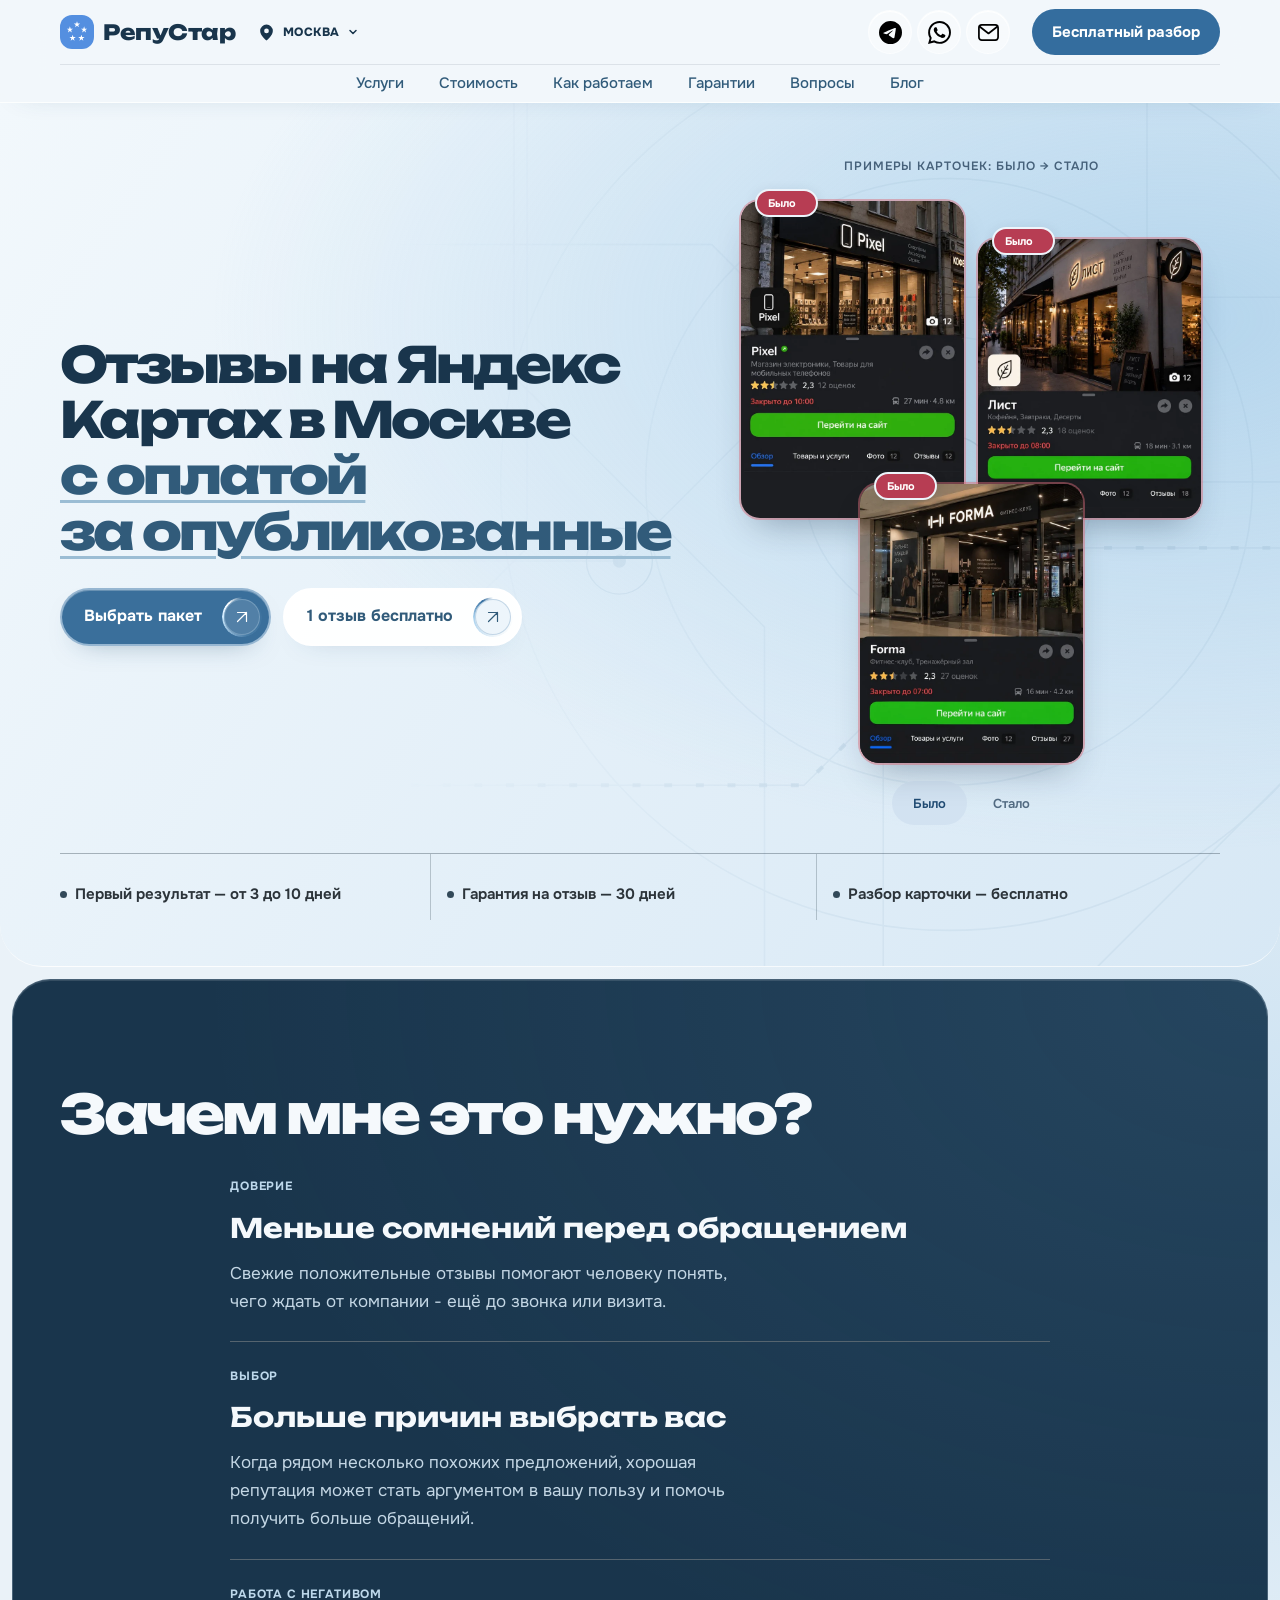
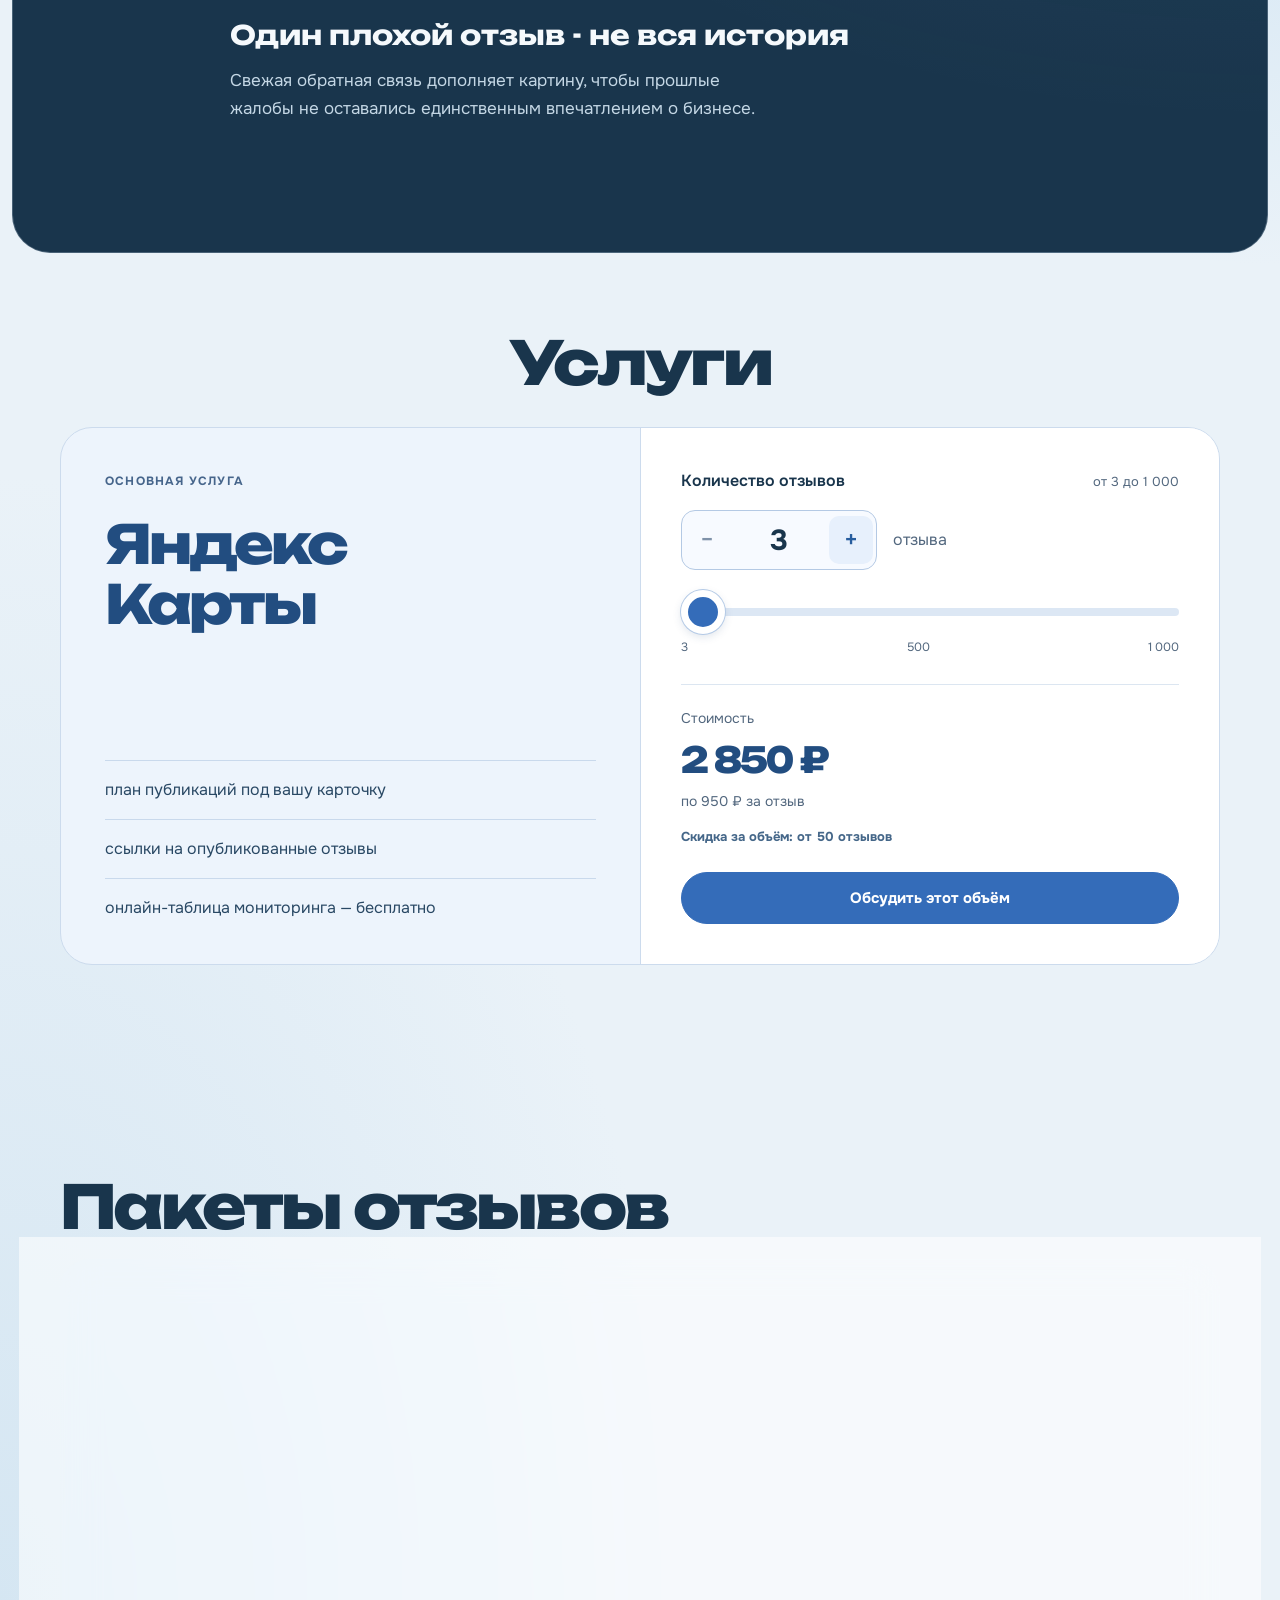
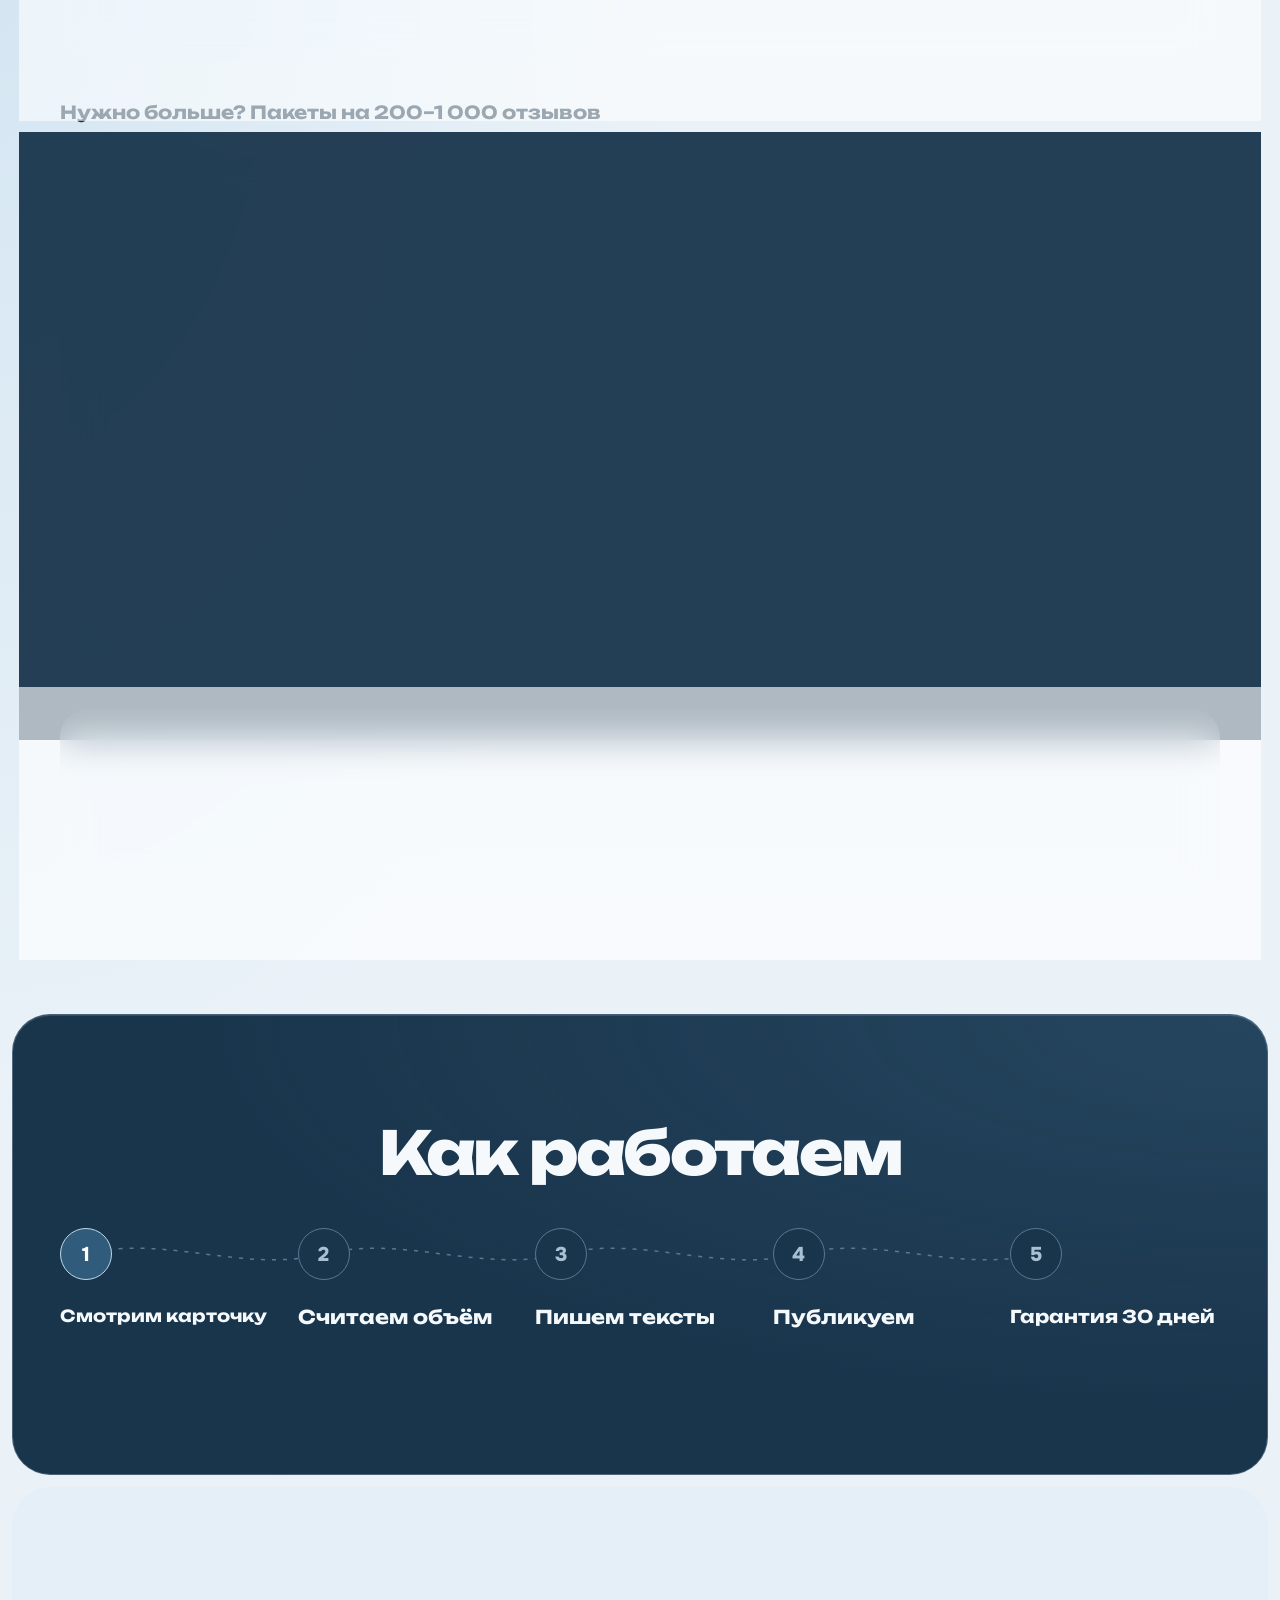
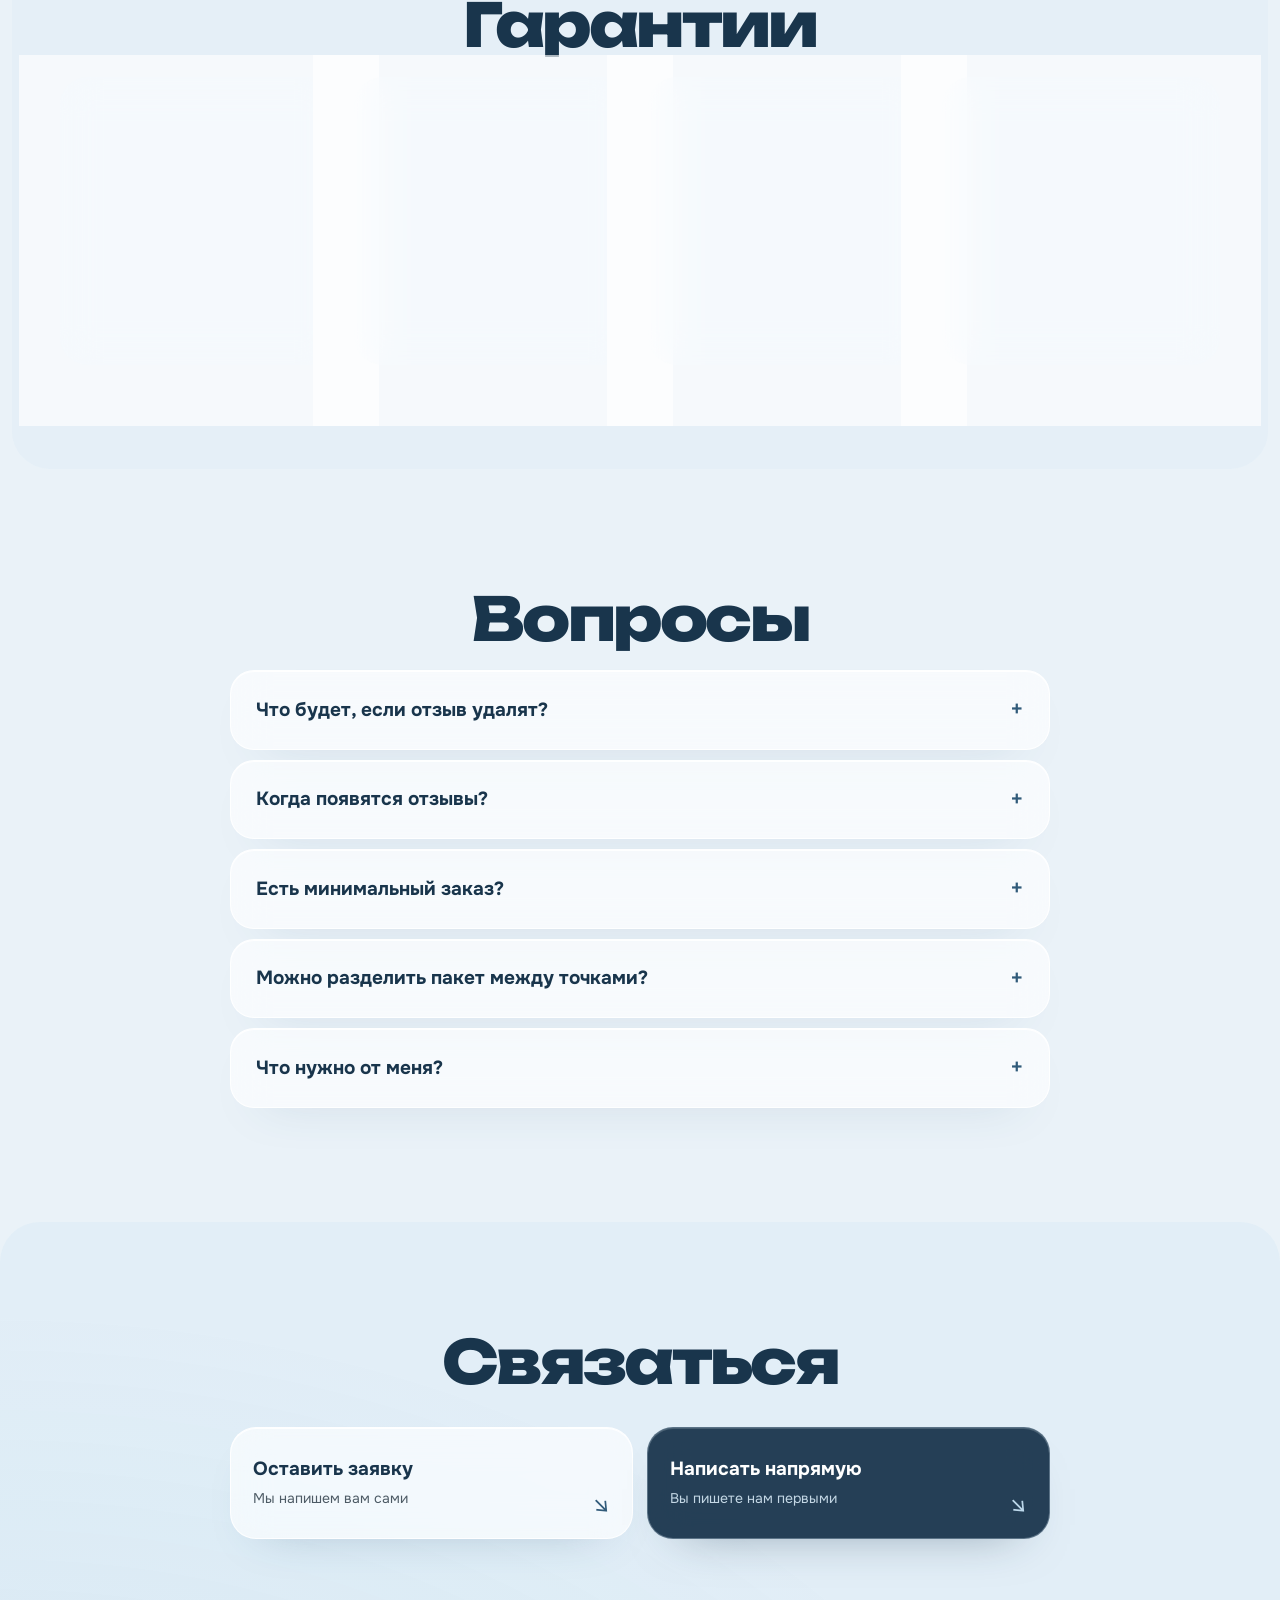
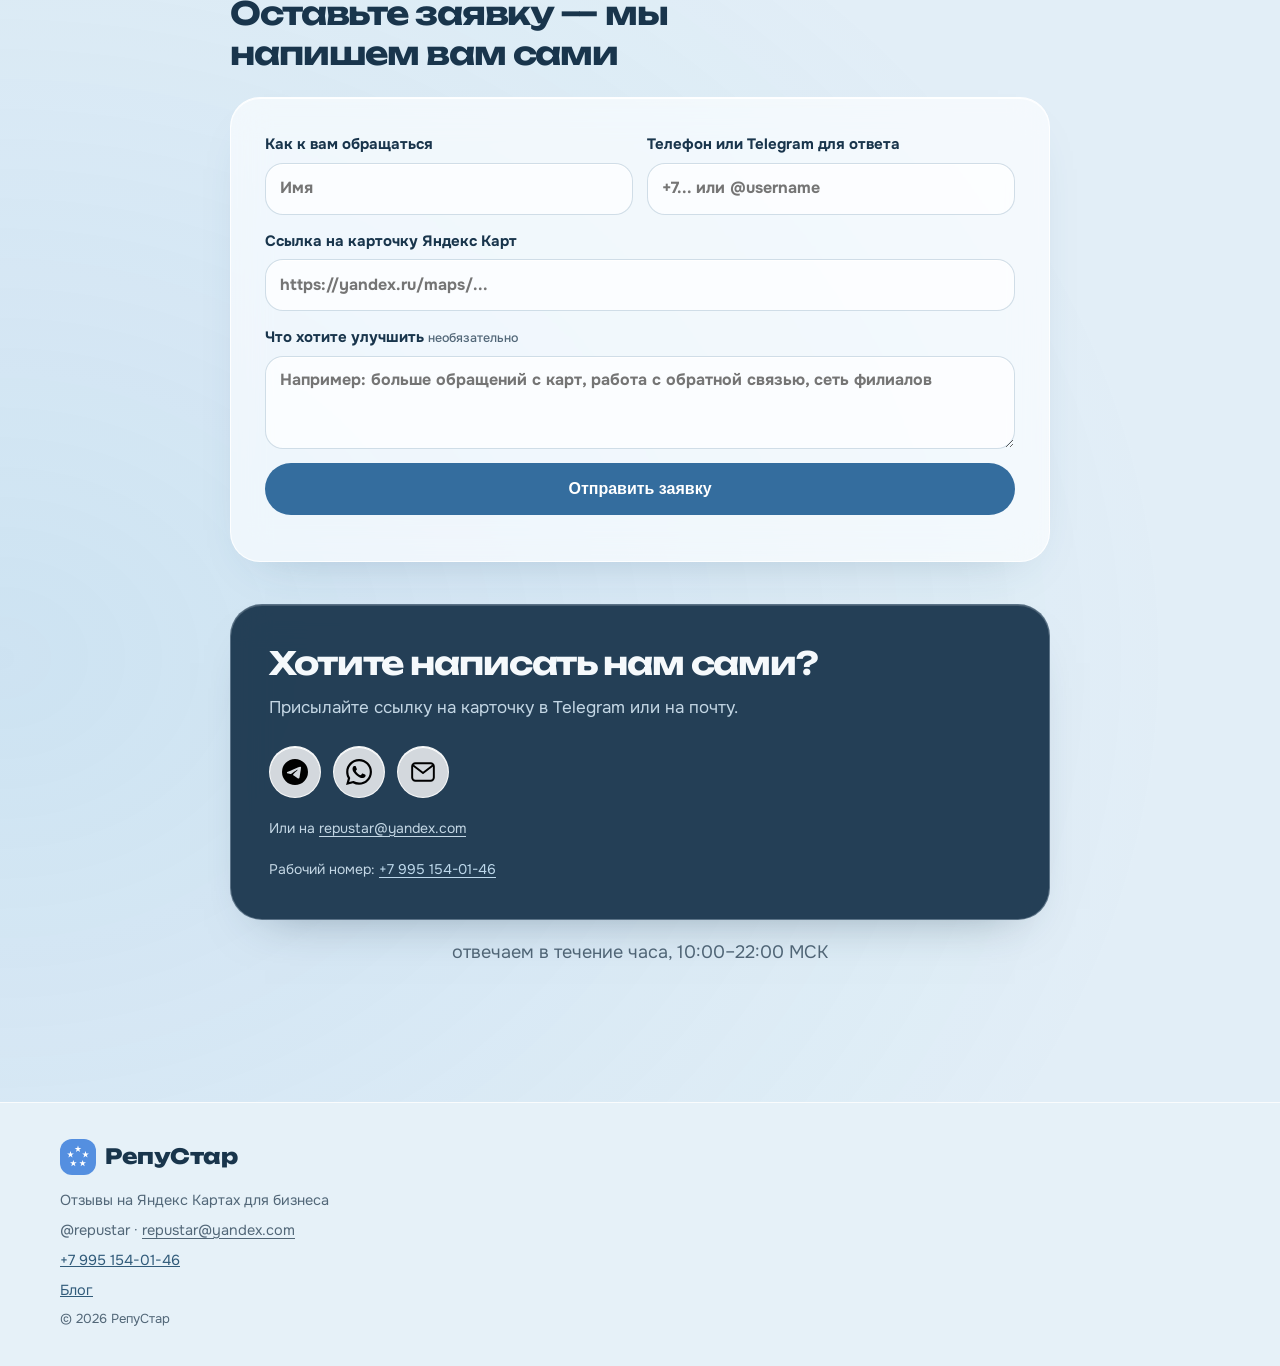
==== commit aa0fd74a: "Make hero transition brighter faster and autoplay on hover" ====
--- a/index.html
+++ b/index.html
@@ -23,7 +23,7 @@
   <link rel="stylesheet" href="range.css?v=1">
   <link rel="stylesheet" href="email-copy.css?v=1">
   <link rel="stylesheet" href="cleanup.css?v=2">
-  <link rel="stylesheet" href="hero-transform.css?v=1">
+  <link rel="stylesheet" href="hero-transform.css?v=2">
   <link rel="stylesheet" href="service-controls.css?v=1">
 
   <script type="application/ld+json">
@@ -414,7 +414,7 @@
 <script src="interactions.js?v=2"></script>
 <script src="range.js?v=1"></script>
 <script src="service-controls.js?v=1"></script>
-<script src="hero-transform.js?v=1"></script>
+<script src="hero-transform.js?v=2"></script>
 
 
 
--- a/hero-transform.css
+++ b/hero-transform.css
@@ -4,17 +4,21 @@
 .hero-transform{position:relative;grid-column:2;grid-row:1;min-width:0;width:100%;max-width:480px;justify-self:center}
 .hero-transform-title{margin:0 0 16px;color:#46617a;font-size:12px;font-weight:600;letter-spacing:.08em;text-transform:uppercase;text-align:center}
 .hero-transform-deck{position:relative;display:grid;grid-template-columns:repeat(2,minmax(0,1fr));gap:0 14px;padding:8px 10px 16px;isolation:isolate}
-.hero-transform-card{position:relative;min-width:0;margin:0;border-radius:19px;background:#1c1e22;box-shadow:0 18px 36px -15px rgba(24,48,71,.4);animation:hero-example-float 7s ease-in-out infinite;--tilt:-5deg}
+.hero-transform-card{position:relative;min-width:0;margin:0;border-radius:19px;background:#1c1e22;box-shadow:0 0 0 2px #da6c7877,0 18px 36px -15px rgba(24,48,71,.4);animation:hero-example-float 4.2s ease-in-out infinite;transition:box-shadow .5s ease;--tilt:-5deg}
 .hero-transform-card:nth-child(2){--tilt:5deg;margin-top:38px;align-self:start;animation-delay:-2.3s}
 .hero-transform-card:nth-child(3){--tilt:-2deg;grid-column:1/-1;width:calc(50% - 7px);justify-self:center;margin-top:-34px;animation-delay:-4.6s;z-index:2}
 .hero-transform-images{position:relative;overflow:hidden;border-radius:inherit;aspect-ratio:1022 / 1280}
 .hero-transform-images img{display:block;width:100%;height:100%;object-fit:cover;margin:0}
-.hero-transform-images .hero-example-after{position:absolute;inset:0;opacity:0;transition:opacity 1.1s ease}
+.hero-transform-images .hero-example-after{position:absolute;inset:0;opacity:0;transition:opacity .55s ease}
 .hero-transform[data-state="after"] .hero-example-after{opacity:1}
-.hero-transform-badge{position:absolute;top:-12px;left:14px;z-index:3;display:grid;min-width:63px;padding:6px 11px;border:2px solid #edf4fb;border-radius:30px;background:#983e43;color:#fff;font-size:11px;line-height:1.1;font-weight:700;box-shadow:0 4px 14px #152a3b22;transition:background .7s ease}
-.hero-transform-badge span{grid-area:1/1;transition:opacity .7s ease}
+.hero-transform-badge{position:absolute;top:-12px;left:14px;z-index:3;display:grid;min-width:63px;padding:6px 11px;border:2px solid #edf4fb;border-radius:30px;background:#b73d53;color:#fff;font-size:11px;line-height:1.1;font-weight:700;box-shadow:0 4px 14px #152a3b22;transition:background .4s ease}
+.hero-transform-badge span{grid-area:1/1;transition:opacity .4s ease}
 .hero-transform-badge .hero-label-after{opacity:0}
-.hero-transform[data-state="after"] .hero-transform-badge{background:#27664f}
+.hero-transform[data-state="after"] .hero-transform-badge{background:#087e4b}
+.hero-transform[data-state="after"] .hero-transform-card{box-shadow:0 0 0 2px #51dc9c,0 0 30px #35df9859,0 20px 40px -15px rgba(24,71,51,.4)}
+.hero-transform-images::after{content:"";position:absolute;inset:0;pointer-events:none;background:linear-gradient(110deg,transparent 35%,#d5ffe655 44%,#ffffffbb 50%,#d5ffe655 56%,transparent 65%);background-size:300% 100%;background-position:100% 0;opacity:0}
+.hero-transform[data-state="after"] .hero-transform-images::after{animation:hero-example-shine .75s ease-out both}
+@keyframes hero-example-shine{0%{background-position:100% 0;opacity:0}20%{opacity:.85}80%{opacity:.85}100%{background-position:0% 0;opacity:0}}
 .hero-transform[data-state="after"] .hero-label-before{opacity:0}
 .hero-transform[data-state="after"] .hero-label-after{opacity:1}
 .hero-transform-controls{display:flex;justify-content:center;gap:5px;margin:2px 0 0}
@@ -23,8 +27,8 @@
 .hero-transform-controls button:hover{background:#dce8f3}
 .hero-transform-controls button:focus-visible{outline:2px solid #346cb9;outline-offset:3px}
 .hero-example-description{position:absolute;width:1px;height:1px;padding:0;margin:-1px;overflow:hidden;clip-path:inset(50%);white-space:nowrap}
-@keyframes hero-example-float{0%,100%{transform:translateY(3px) rotate(var(--tilt))}50%{transform:translateY(-8px) rotate(calc(var(--tilt) + 1.5deg))}}
+@keyframes hero-example-float{0%,100%{transform:translateY(4px) rotate(var(--tilt))}50%{transform:translateY(-12px) rotate(calc(var(--tilt) + 2deg))}}
 @media(max-width:1120px){.hero .hero-grid{gap:26px;grid-template-columns:minmax(0,1.15fr) minmax(330px,1fr)}}
 @media(max-width:960px){.hero .hero-grid{grid-template-columns:minmax(0,1fr);gap:26px}.hero .hero-copy{grid-column:1;grid-row:1}.hero-transform{grid-column:1;grid-row:2;max-width:470px}.hero .hero-facts{grid-column:1;grid-row:3}}
 @media(max-width:480px){.hero-transform{max-width:360px}.hero-transform-deck{gap:0 12px;padding:8px 9px 14px}.hero-transform-card{border-radius:14px}.hero-transform-card:nth-child(2){margin-top:30px}.hero-transform-card:nth-child(3){width:calc(50% - 6px);margin-top:-22px}.hero-transform-badge{left:9px;padding:5px 9px;font-size:10px;min-width:56px}}
-@media(prefers-reduced-motion:reduce){.hero-transform-card{animation:none;transform:none}.hero-transform-images .hero-example-after,.hero-transform-badge,.hero-transform-badge span,.hero-transform-controls button{transition:none}}
+@media(prefers-reduced-motion:reduce){.hero-transform-card{animation:none;transform:none;transition:none}.hero-transform[data-state="after"] .hero-transform-images::after{animation:none;opacity:0}.hero-transform-images .hero-example-after,.hero-transform-badge,.hero-transform-badge span,.hero-transform-controls button{transition:none}}
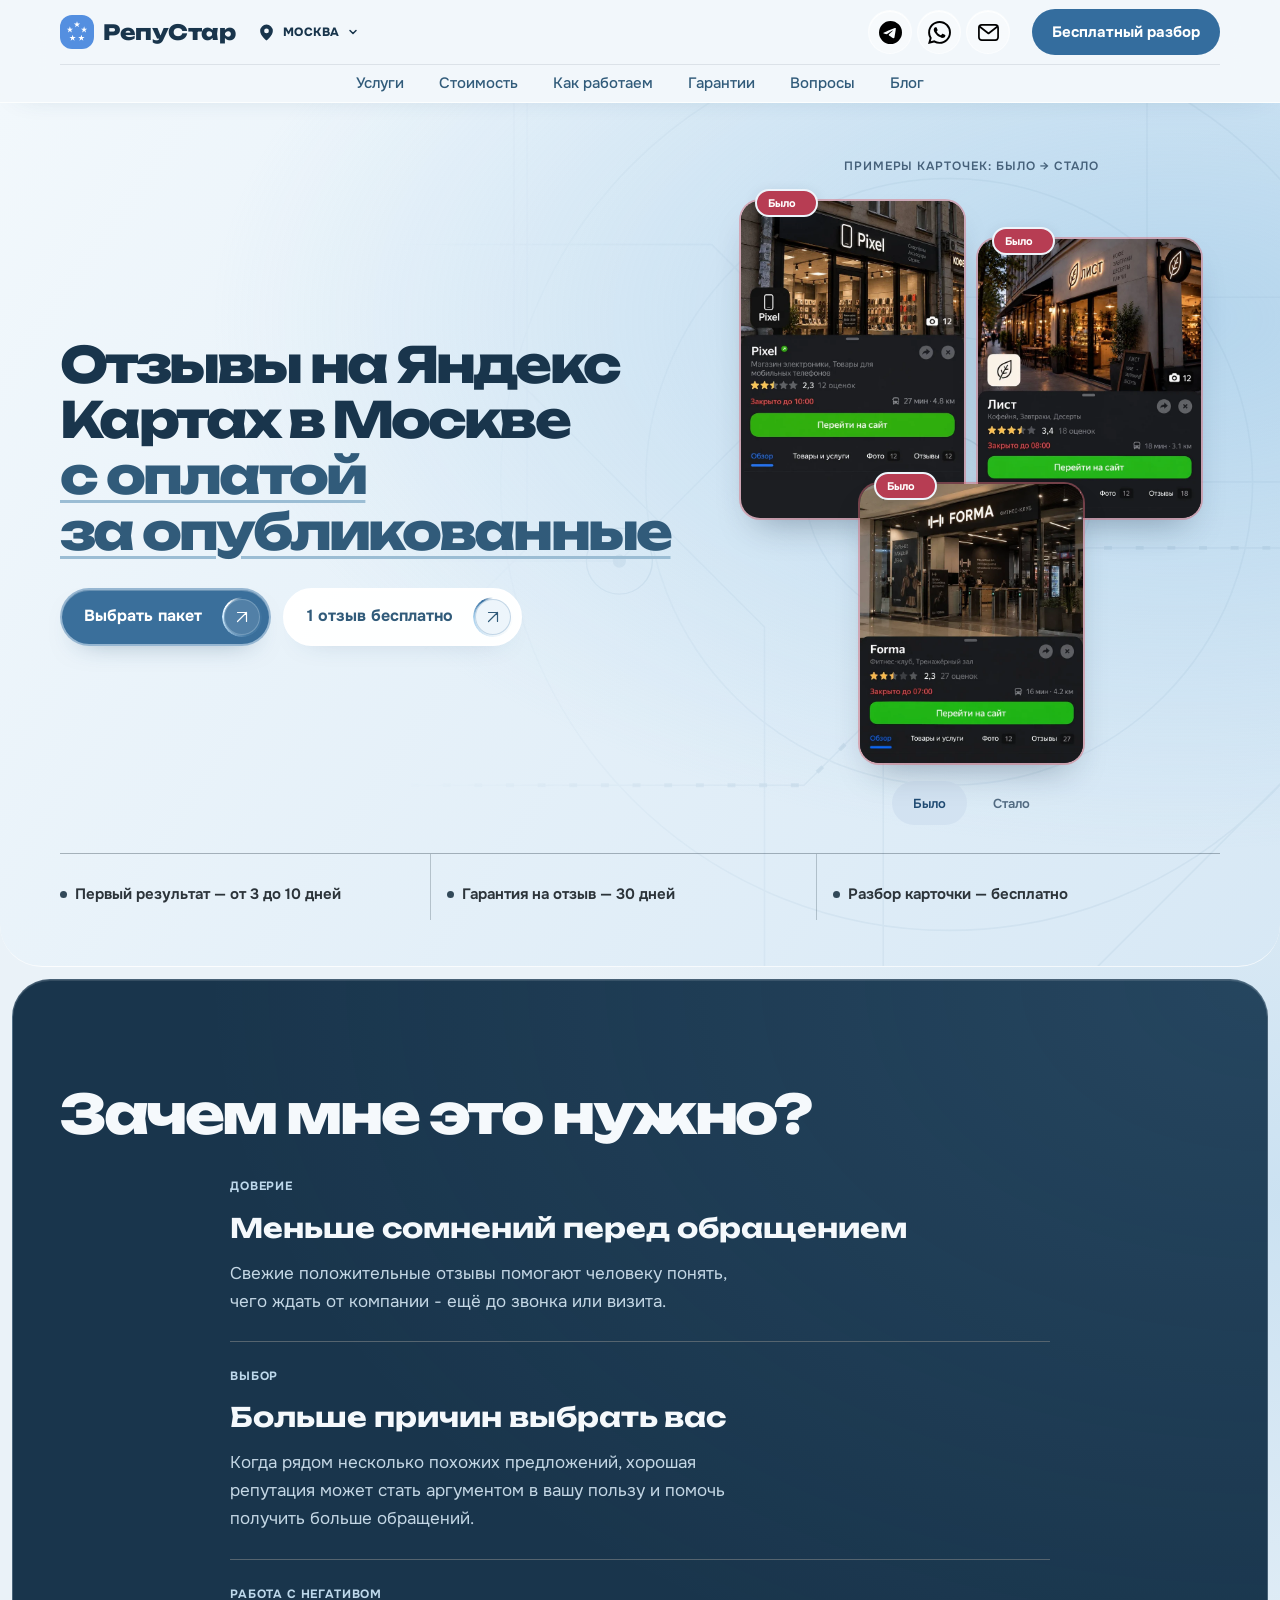
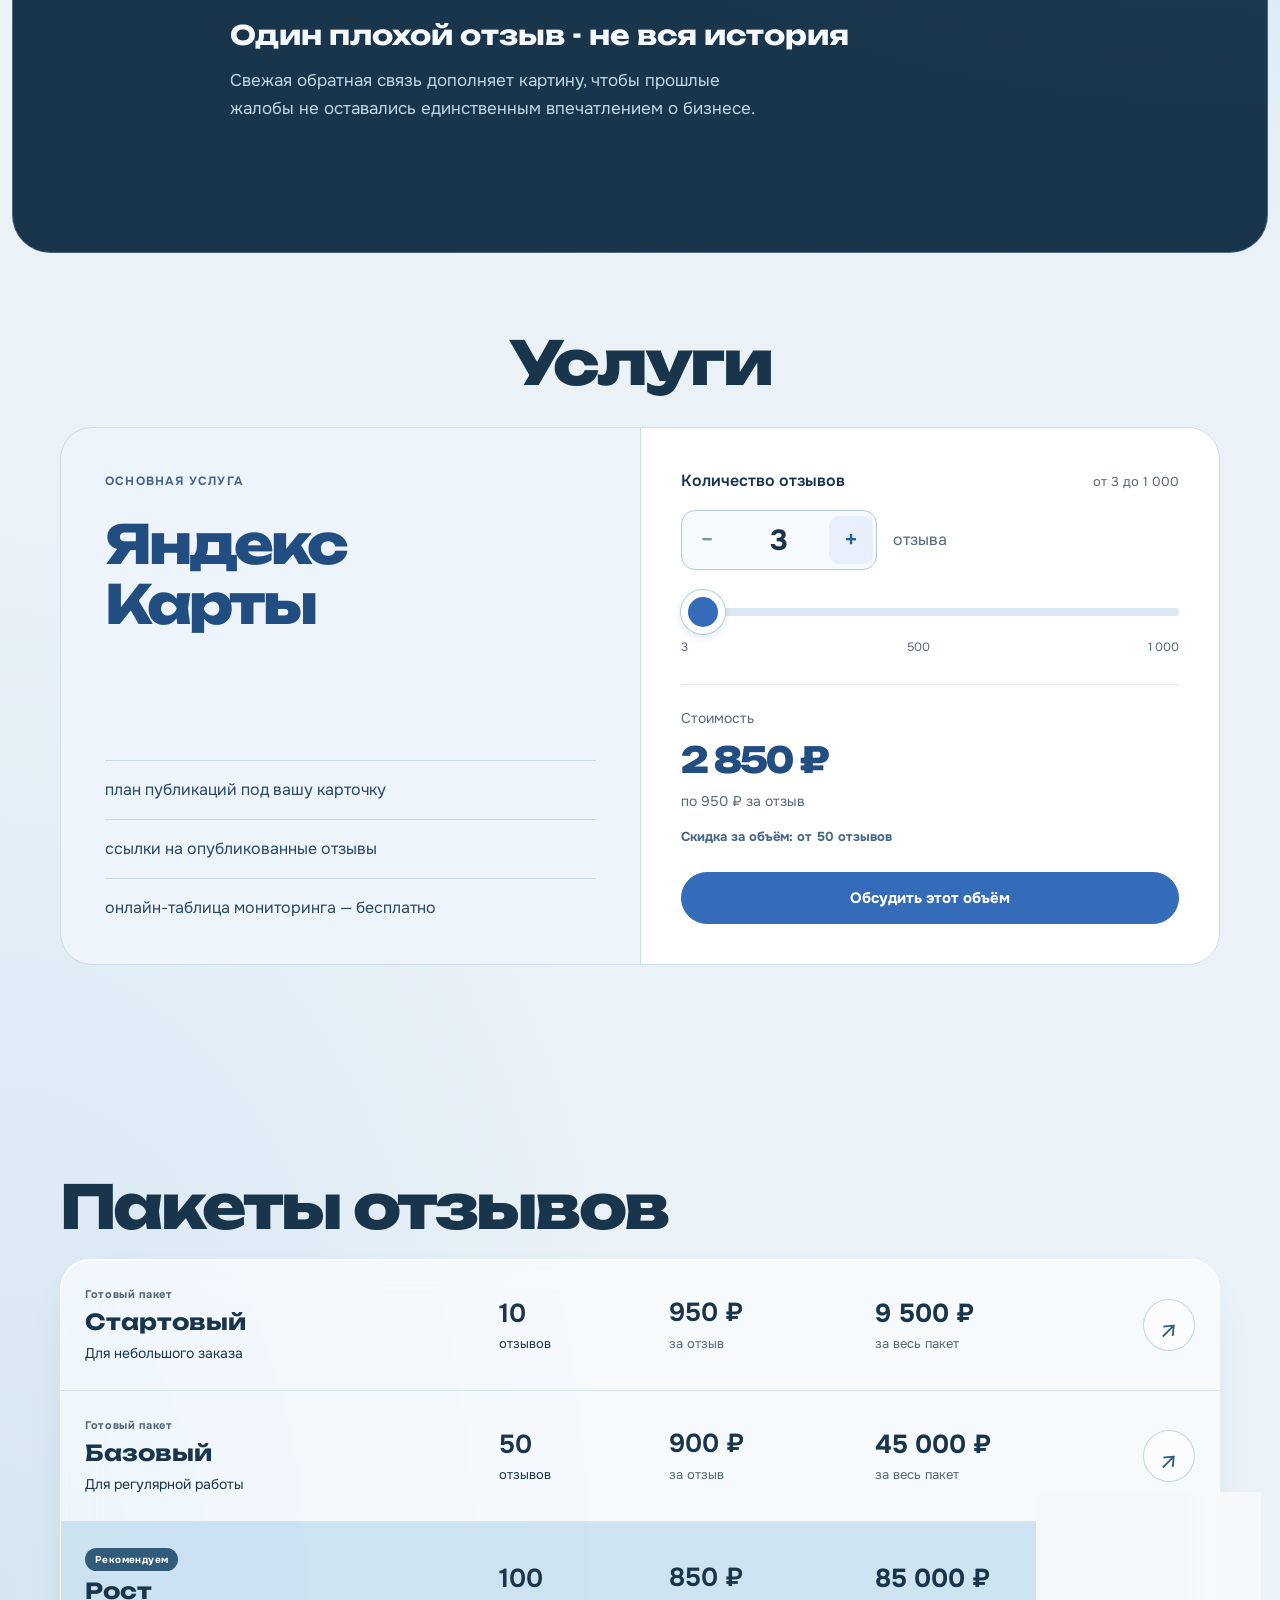
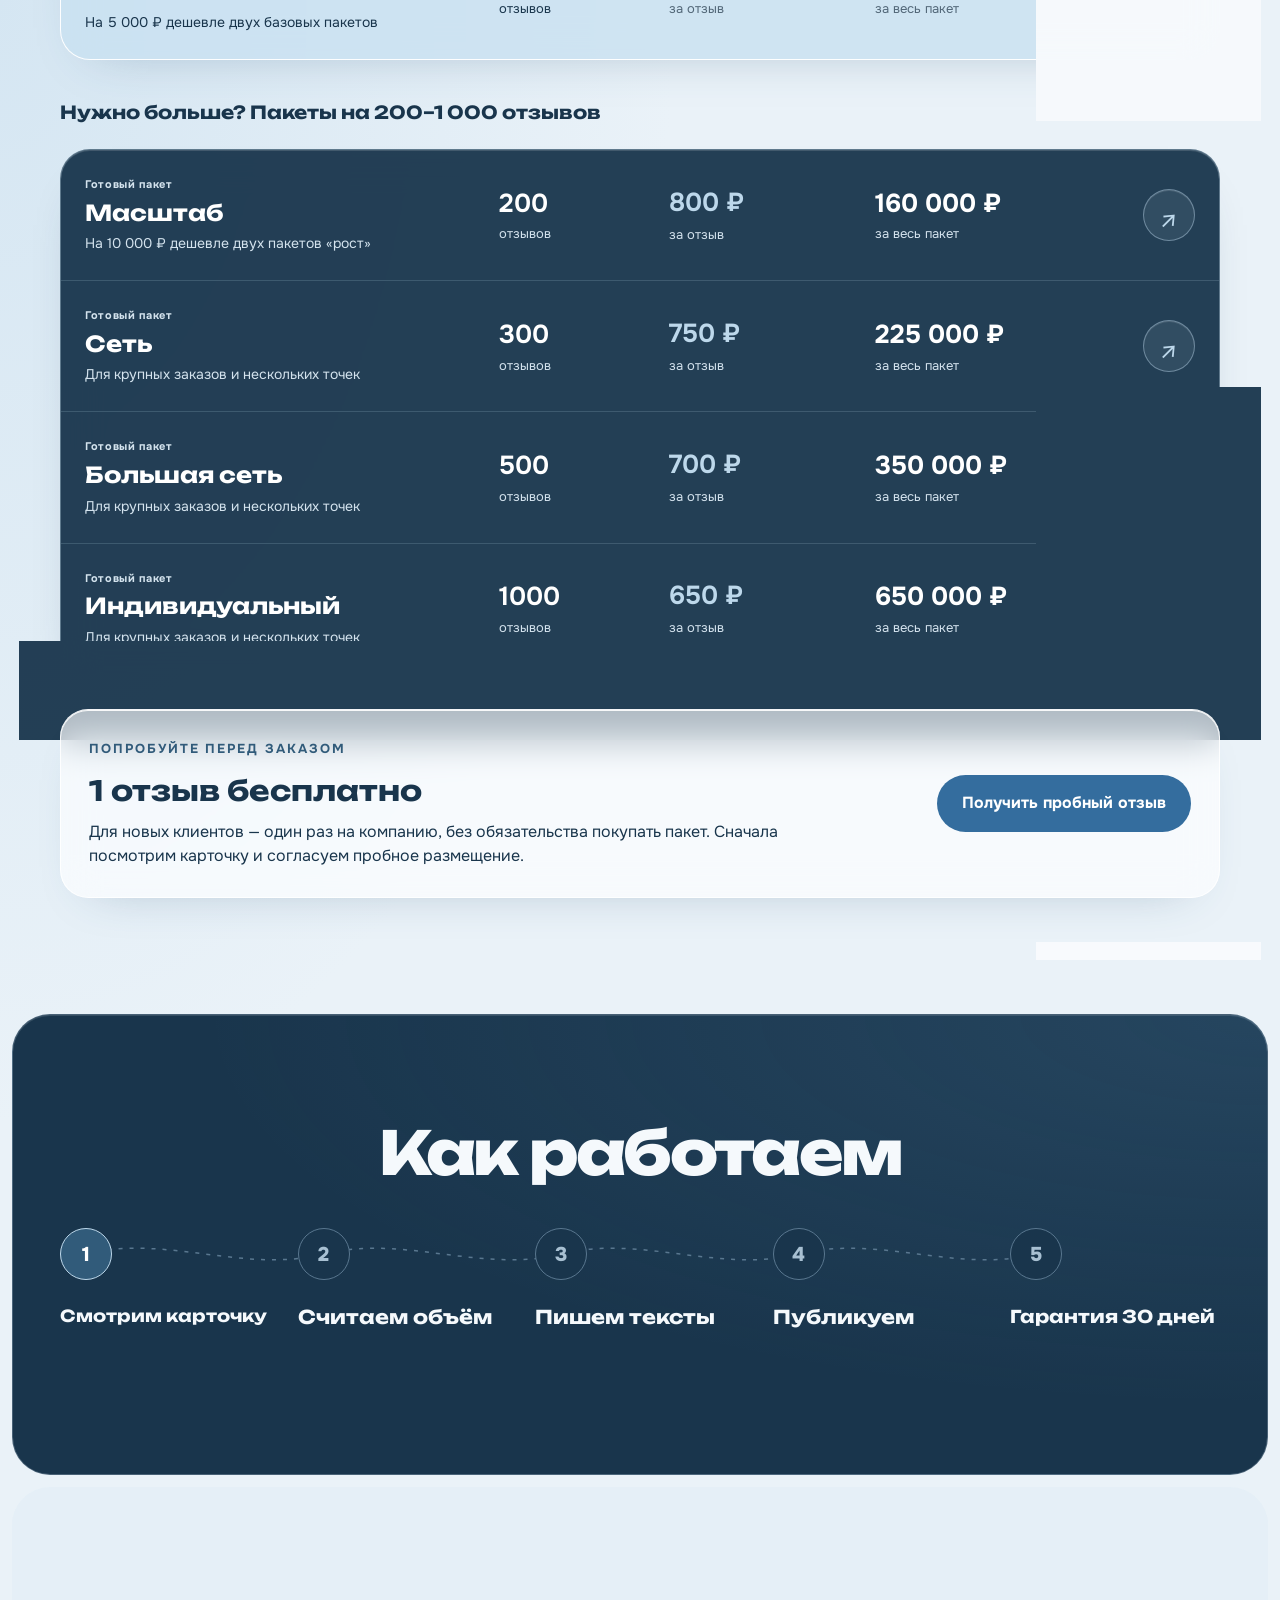
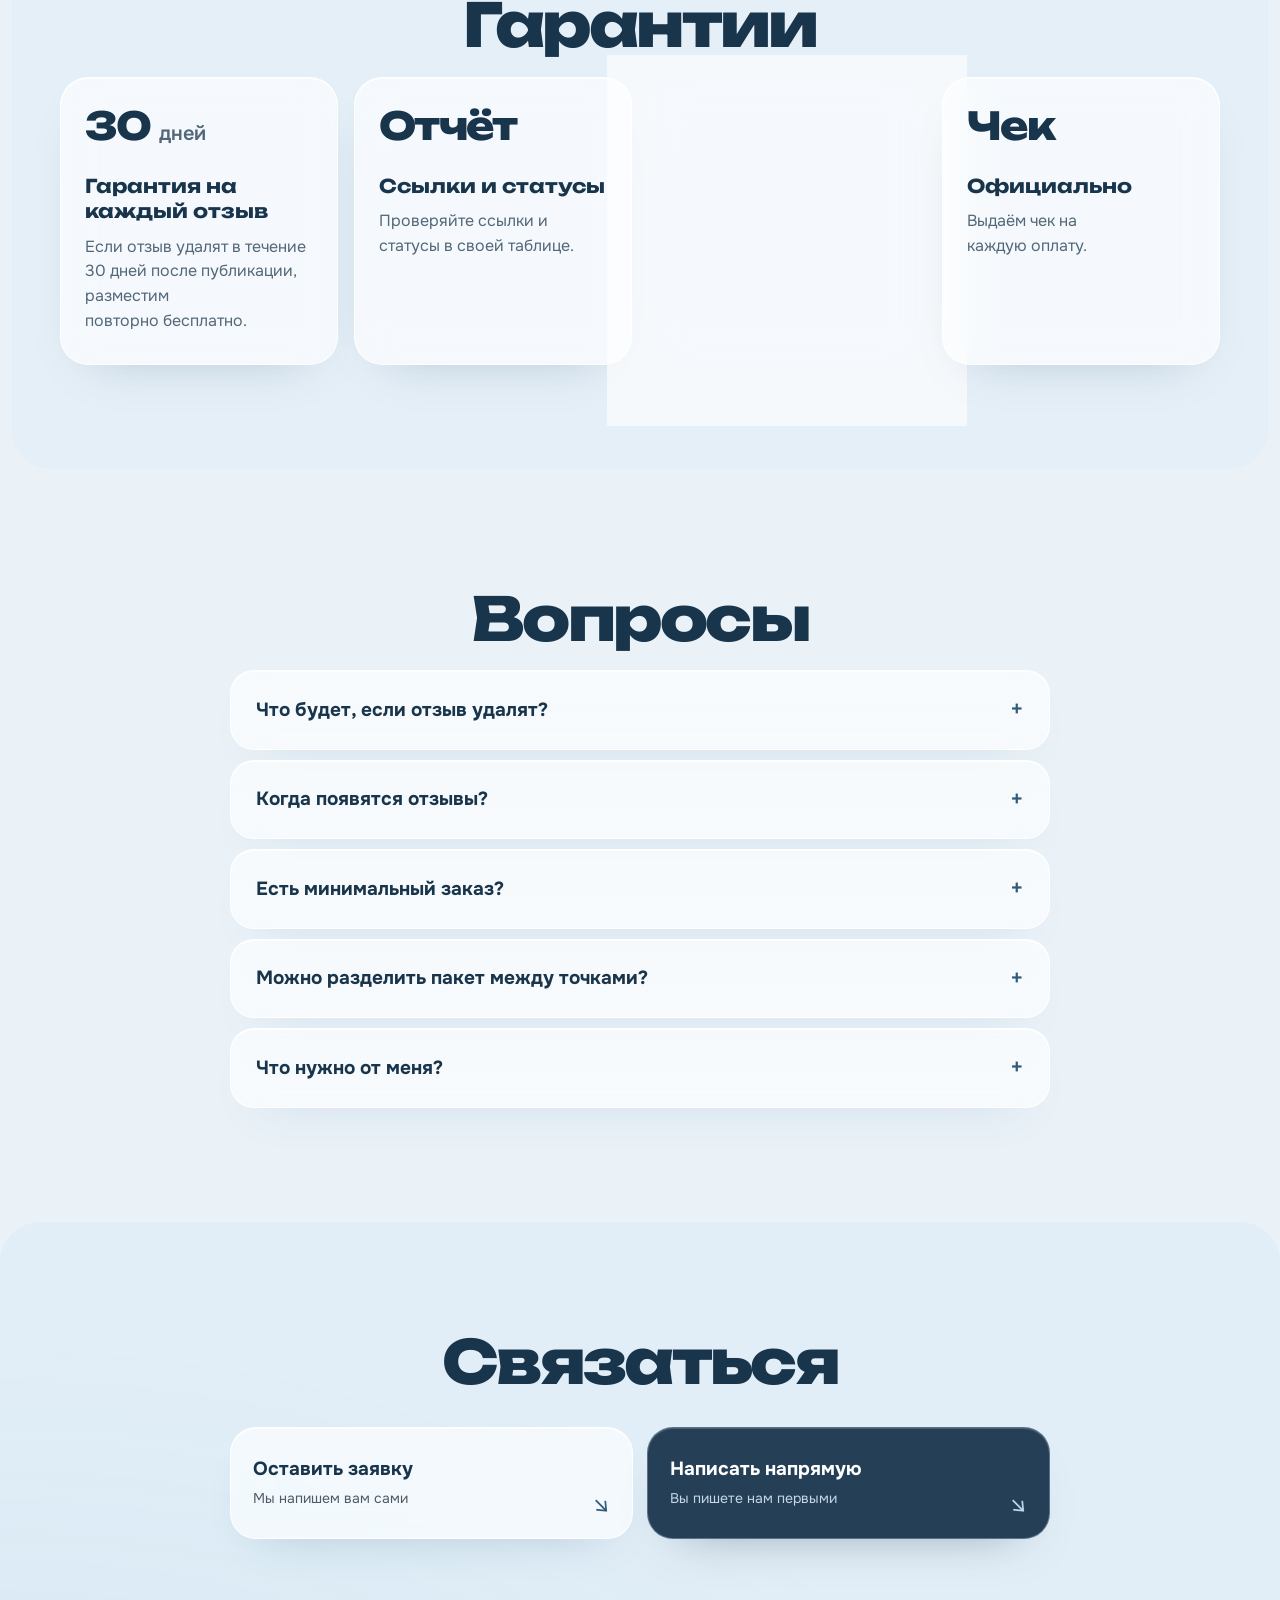
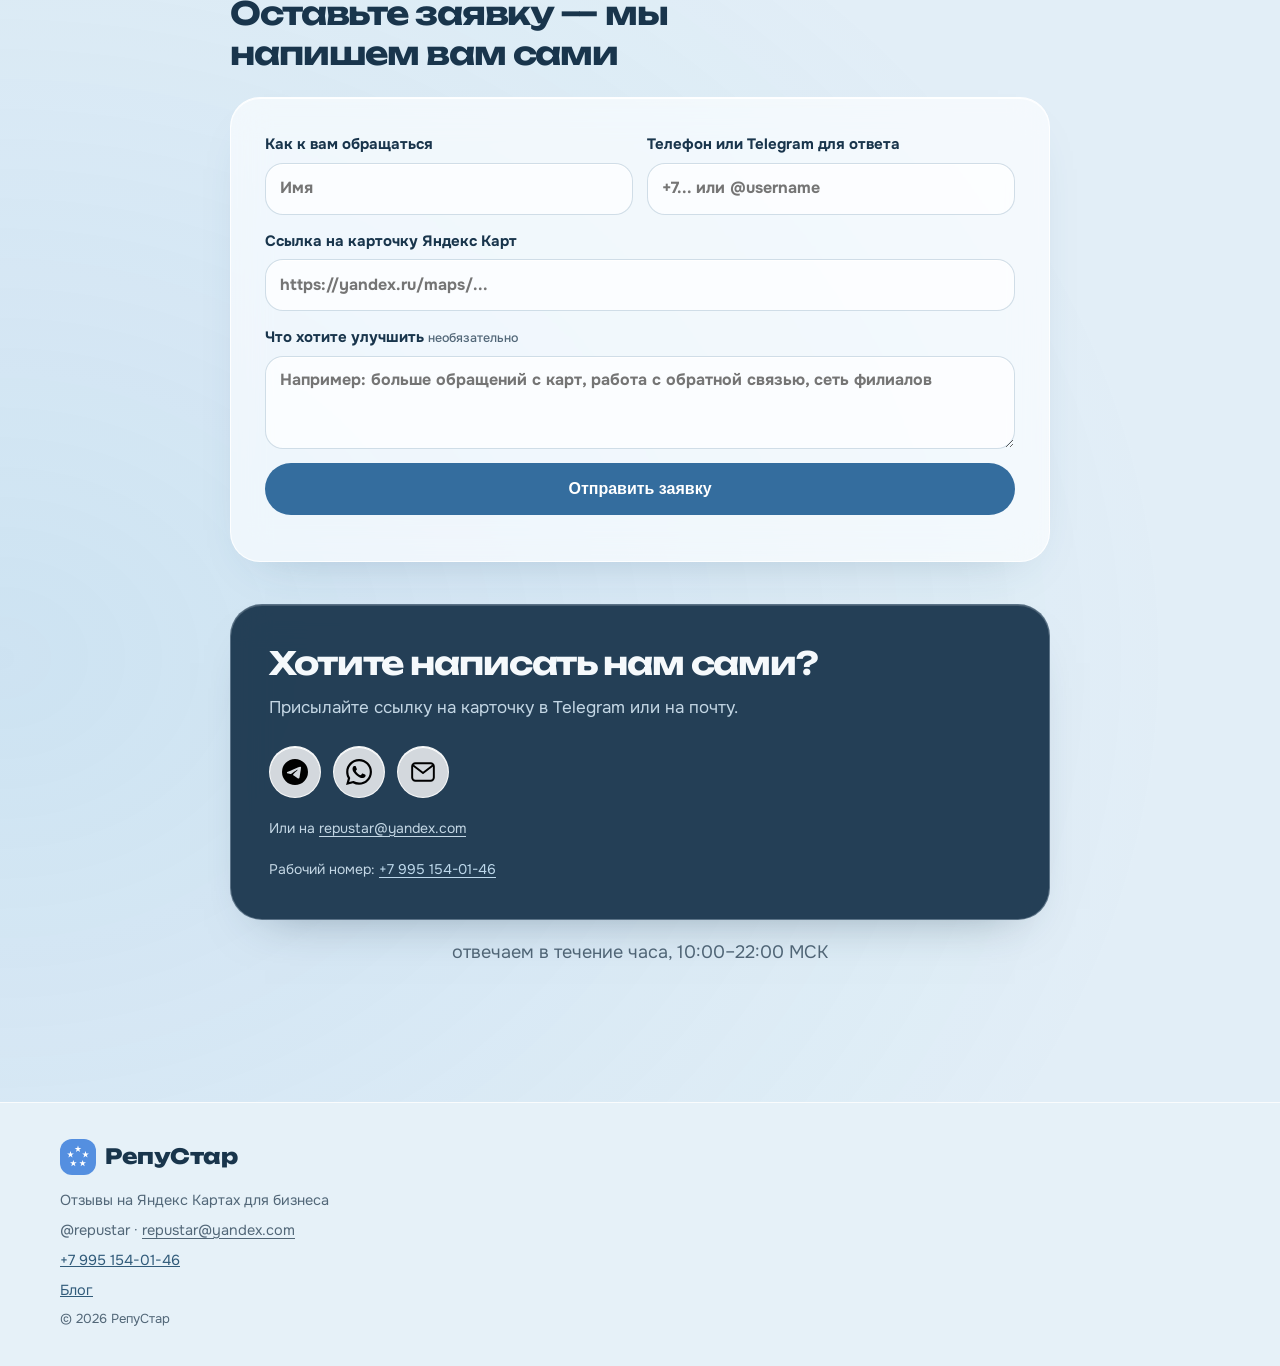
==== commit 39a1b0d5: "Update Leaf before and Forma after screenshots" ====
--- a/index.html
+++ b/index.html
@@ -101,16 +101,16 @@
           <figure class="hero-transform-card">
             <div class="hero-transform-badge" aria-hidden="true"><span class="hero-label-before">Было</span><span class="hero-label-after">Стало</span></div>
             <div class="hero-transform-images" aria-hidden="true">
-              <img src="assets/hero-leaf-before.webp" alt="" width="512" height="641">
+              <img src="assets/hero-leaf-before-v2.webp" alt="" width="512" height="641">
               <img class="hero-example-after" src="assets/hero-leaf-after.webp" alt="" width="512" height="641">
             </div>
-            <figcaption class="hero-example-description">Лист. Пример: было 2,3 и 18 оценок, стало 4,9 и 268 оценок.</figcaption>
+            <figcaption class="hero-example-description">Лист. Пример: было 3,4 и 18 оценок, стало 4,9 и 268 оценок.</figcaption>
           </figure>
           <figure class="hero-transform-card">
             <div class="hero-transform-badge" aria-hidden="true"><span class="hero-label-before">Было</span><span class="hero-label-after">Стало</span></div>
             <div class="hero-transform-images" aria-hidden="true">
               <img src="assets/hero-forma-before.webp" alt="" width="512" height="641">
-              <img class="hero-example-after" src="assets/hero-forma-after.webp" alt="" width="512" height="641">
+              <img class="hero-example-after" src="assets/hero-forma-after-v2.webp" alt="" width="512" height="641">
             </div>
             <figcaption class="hero-example-description">Forma. Пример: было 2,3 и 27 оценок, стало 5,0 и 428 оценок.</figcaption>
           </figure>
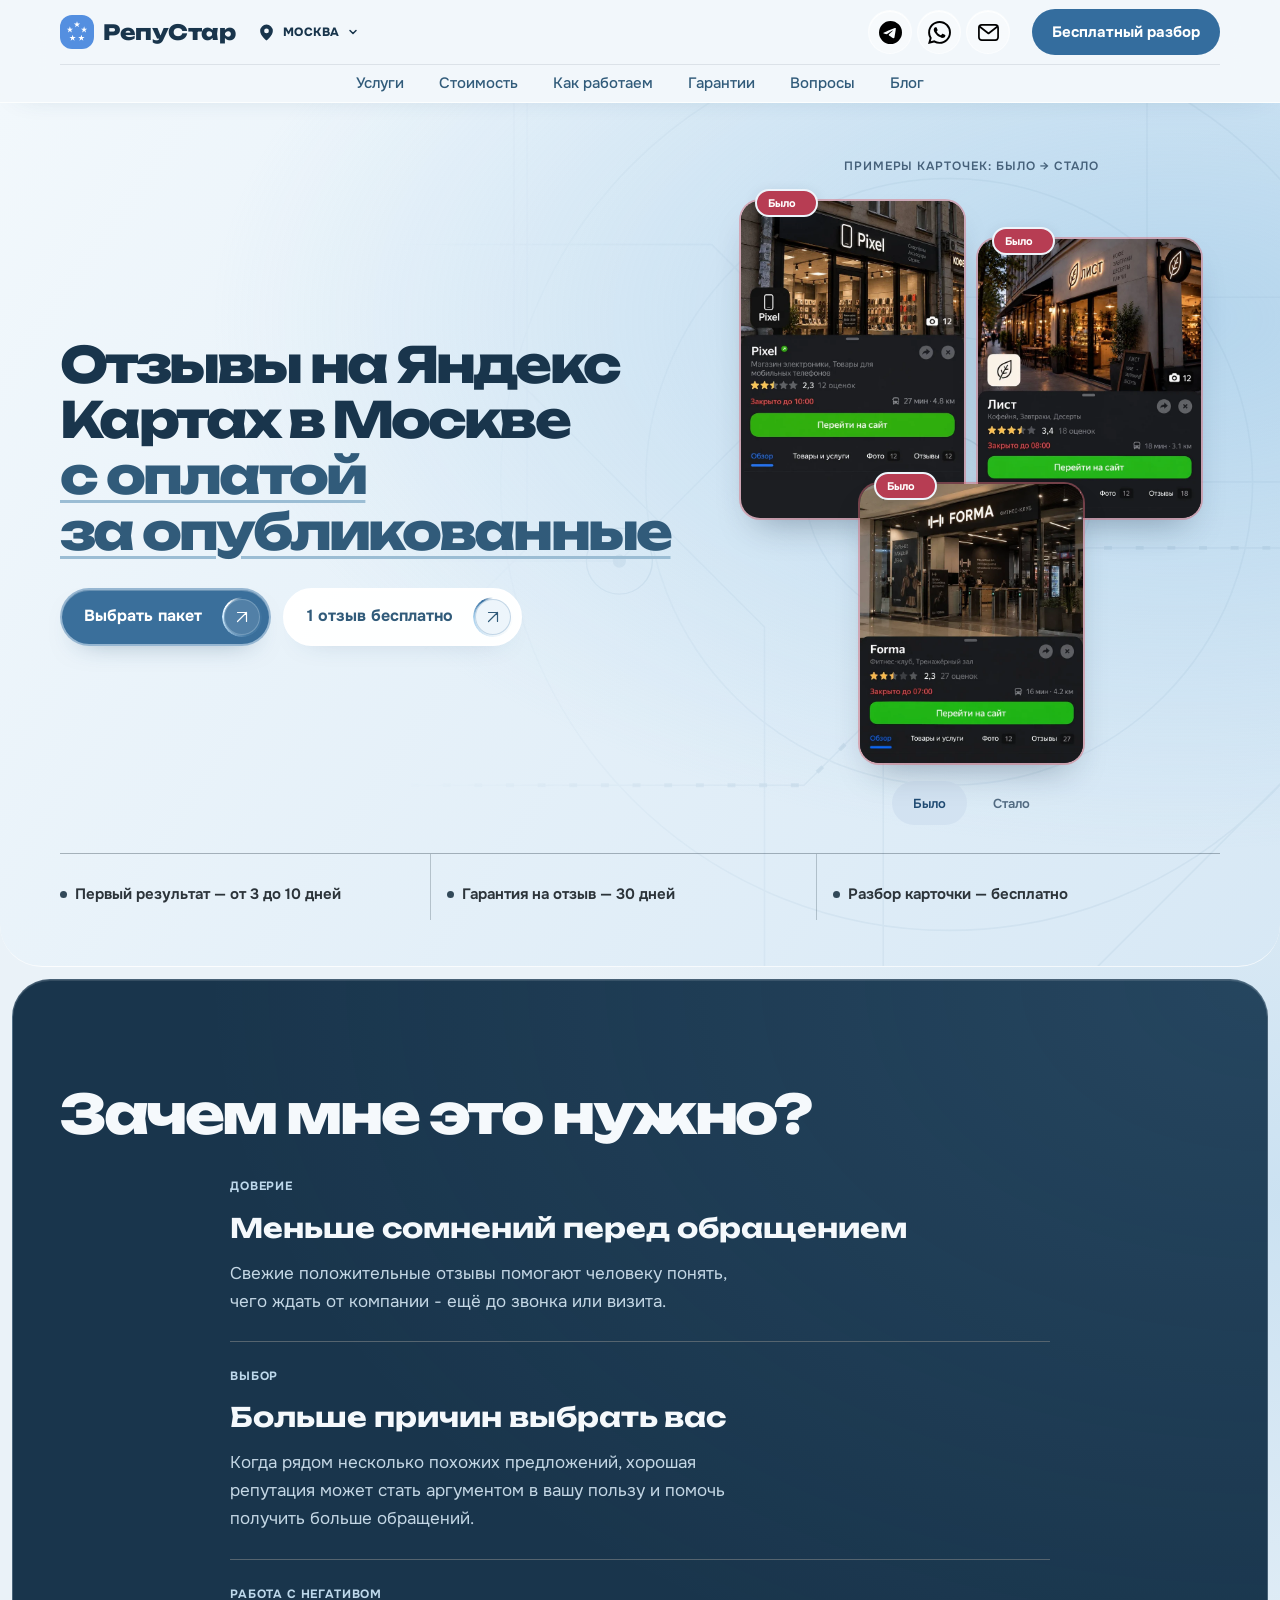
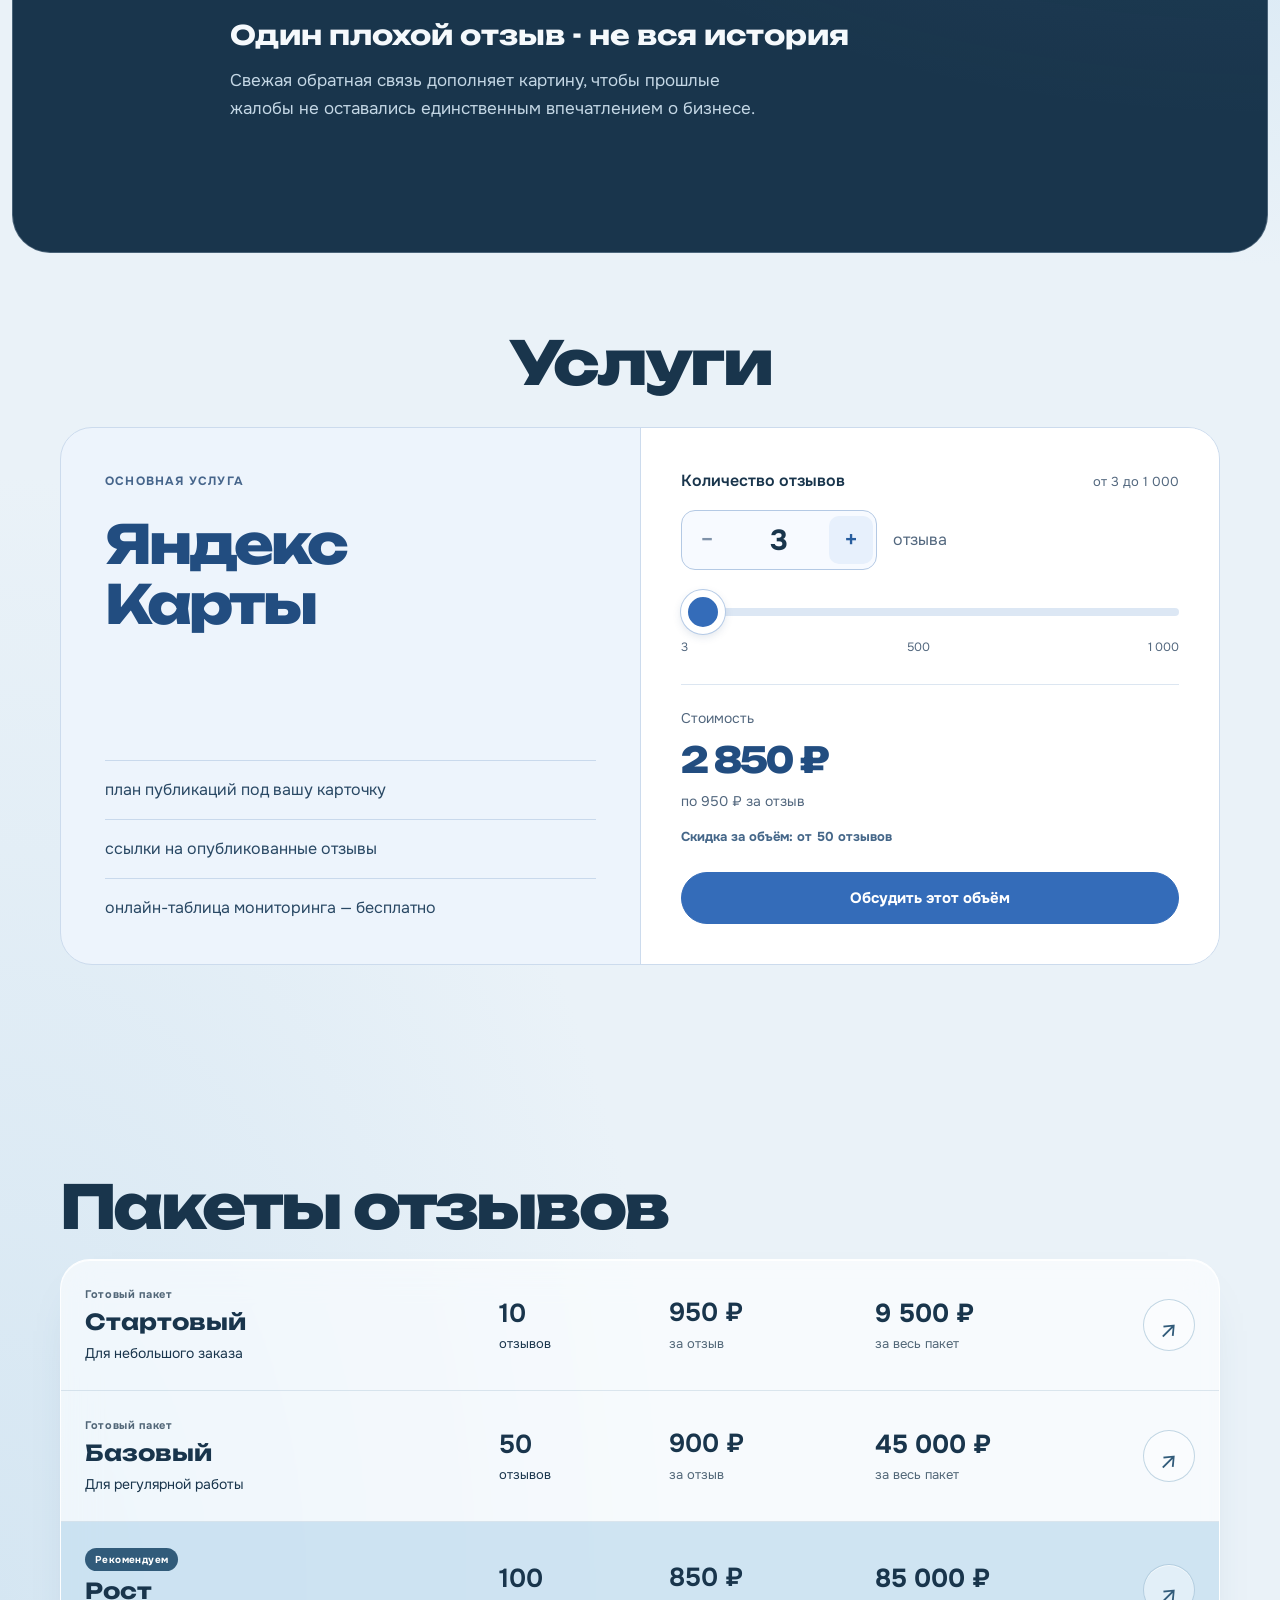
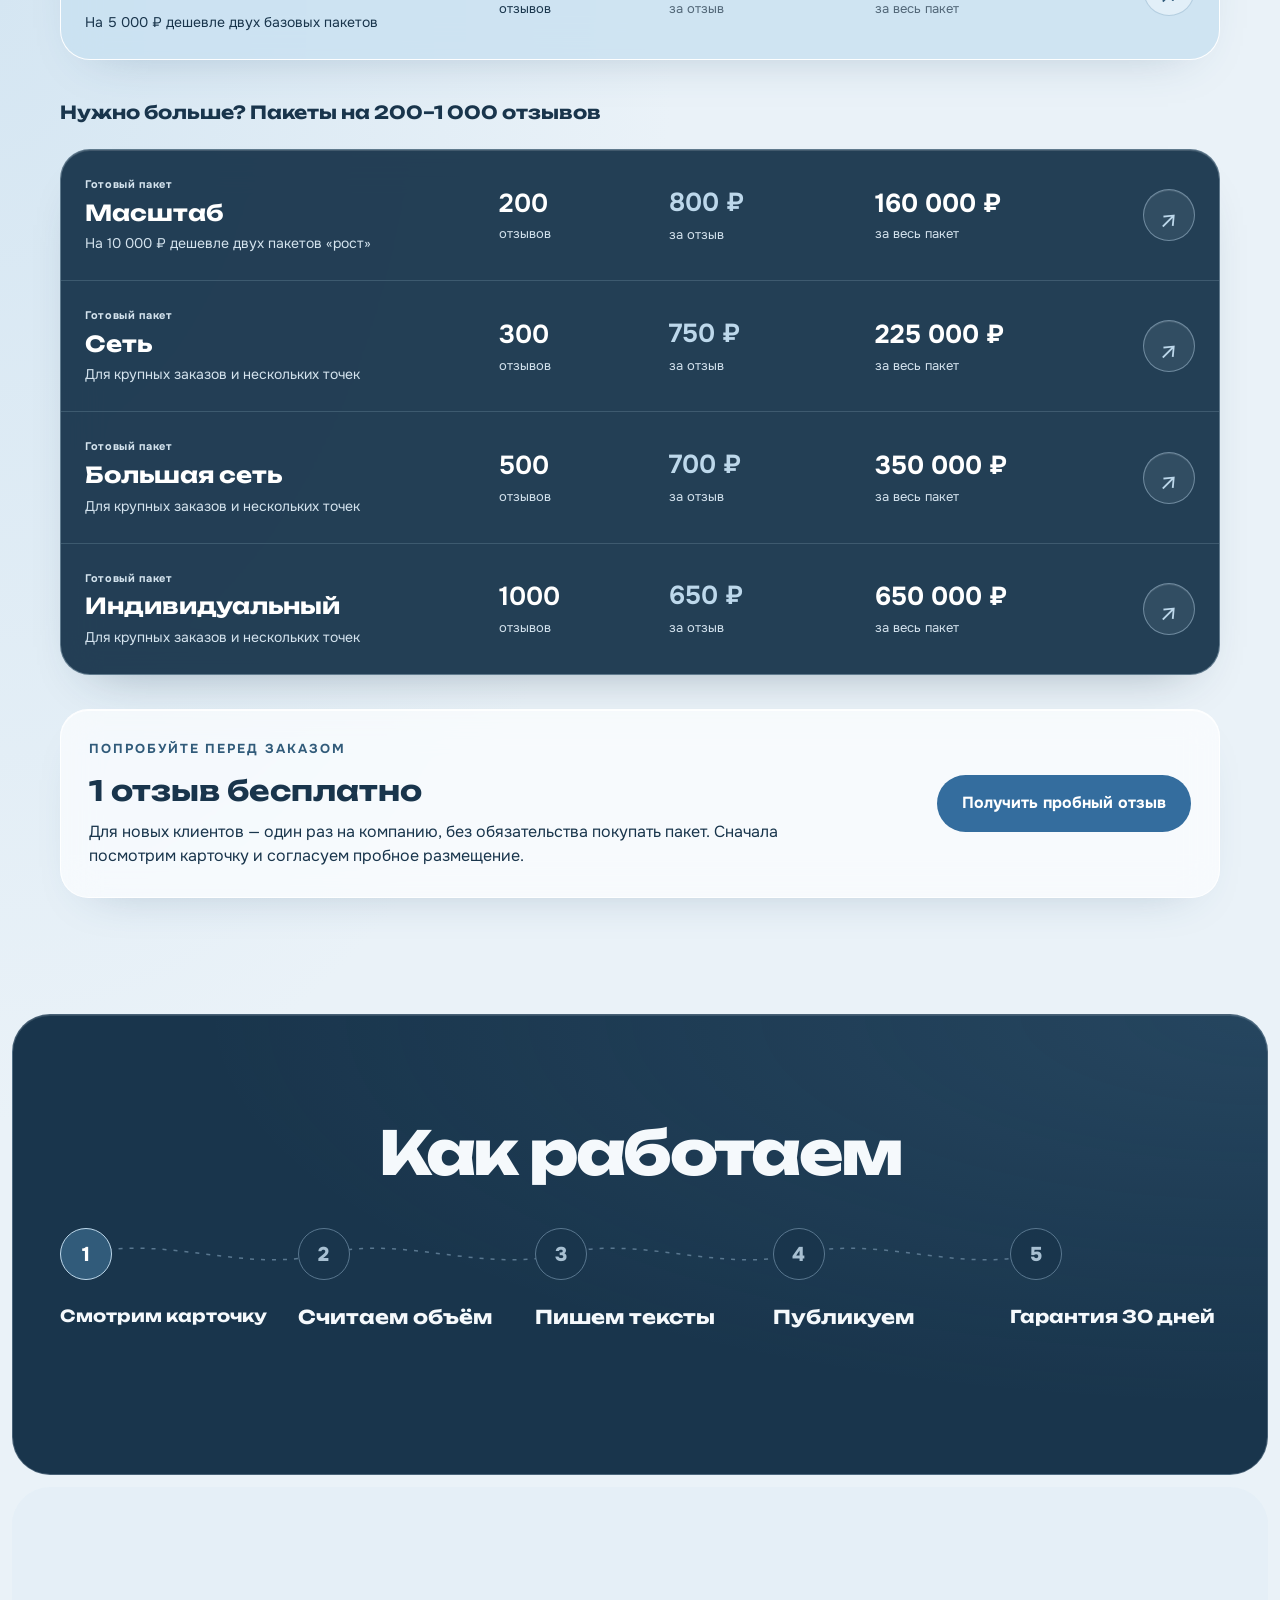
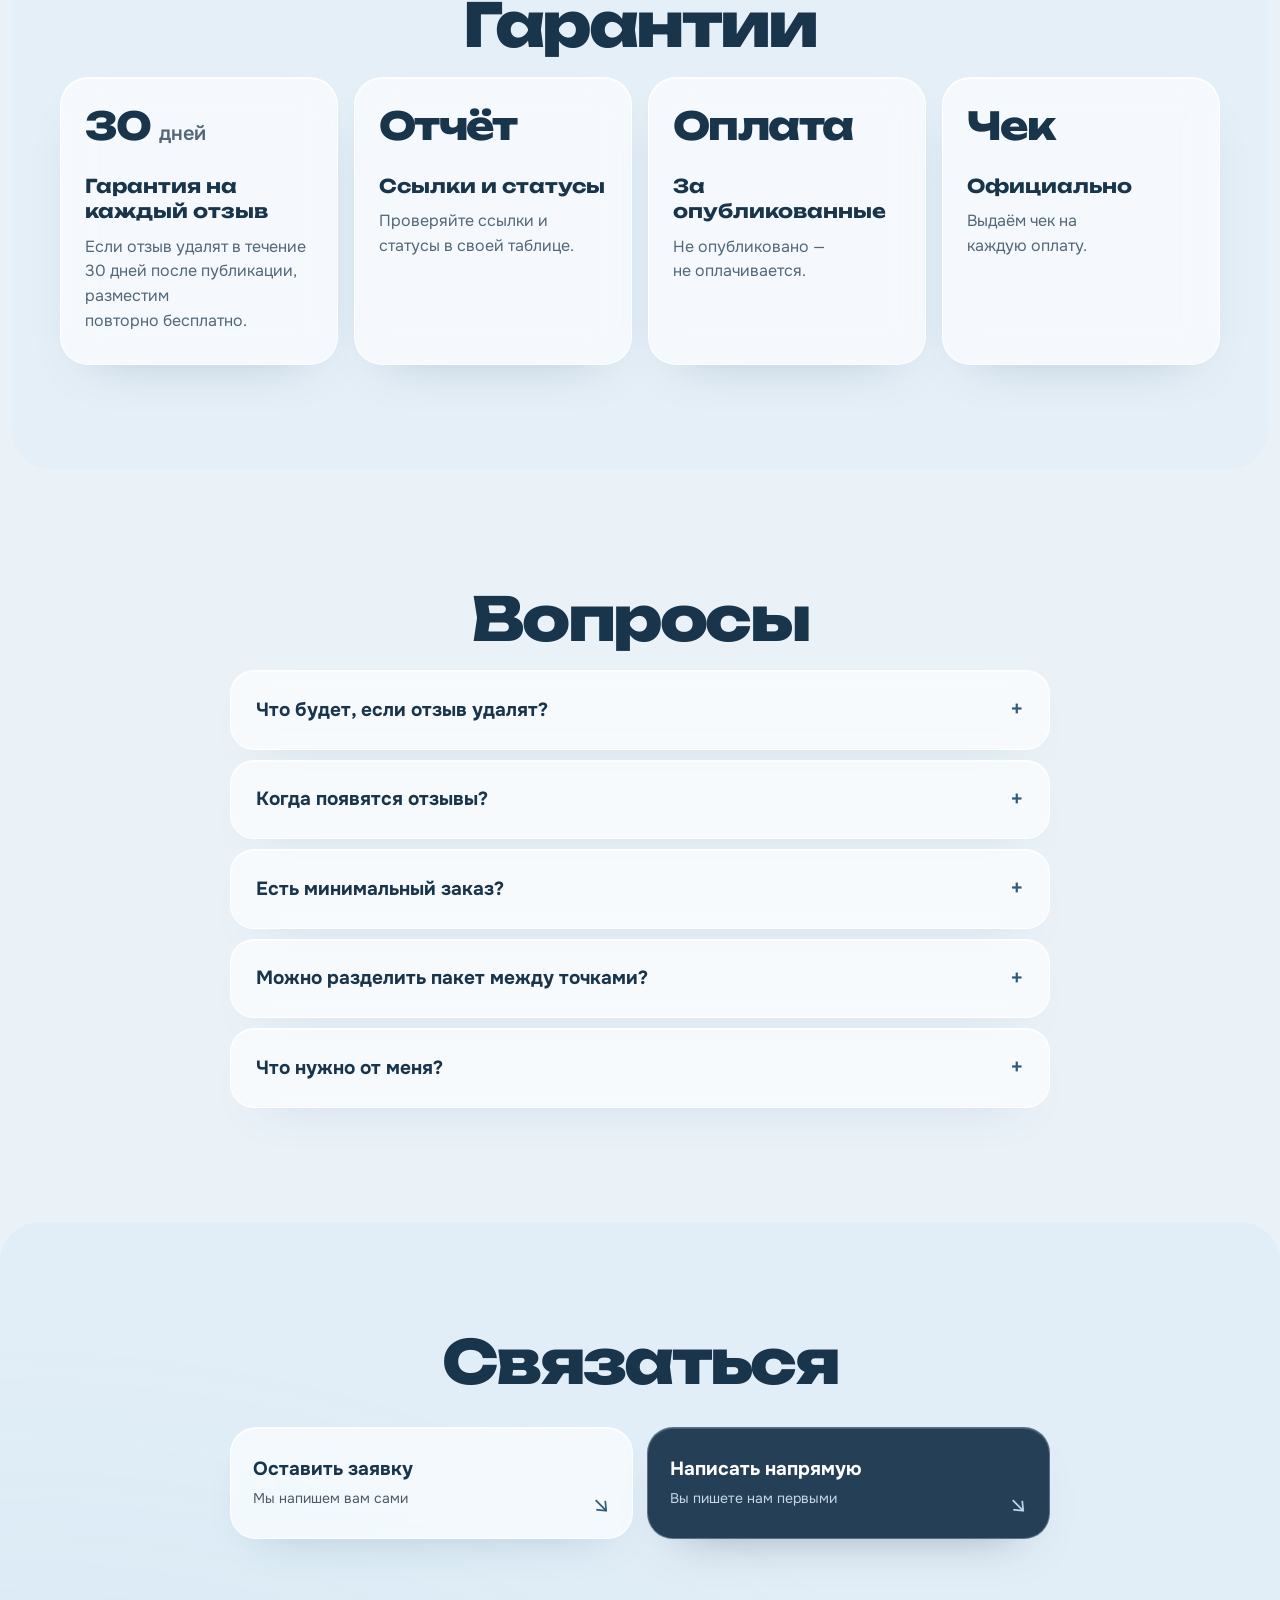
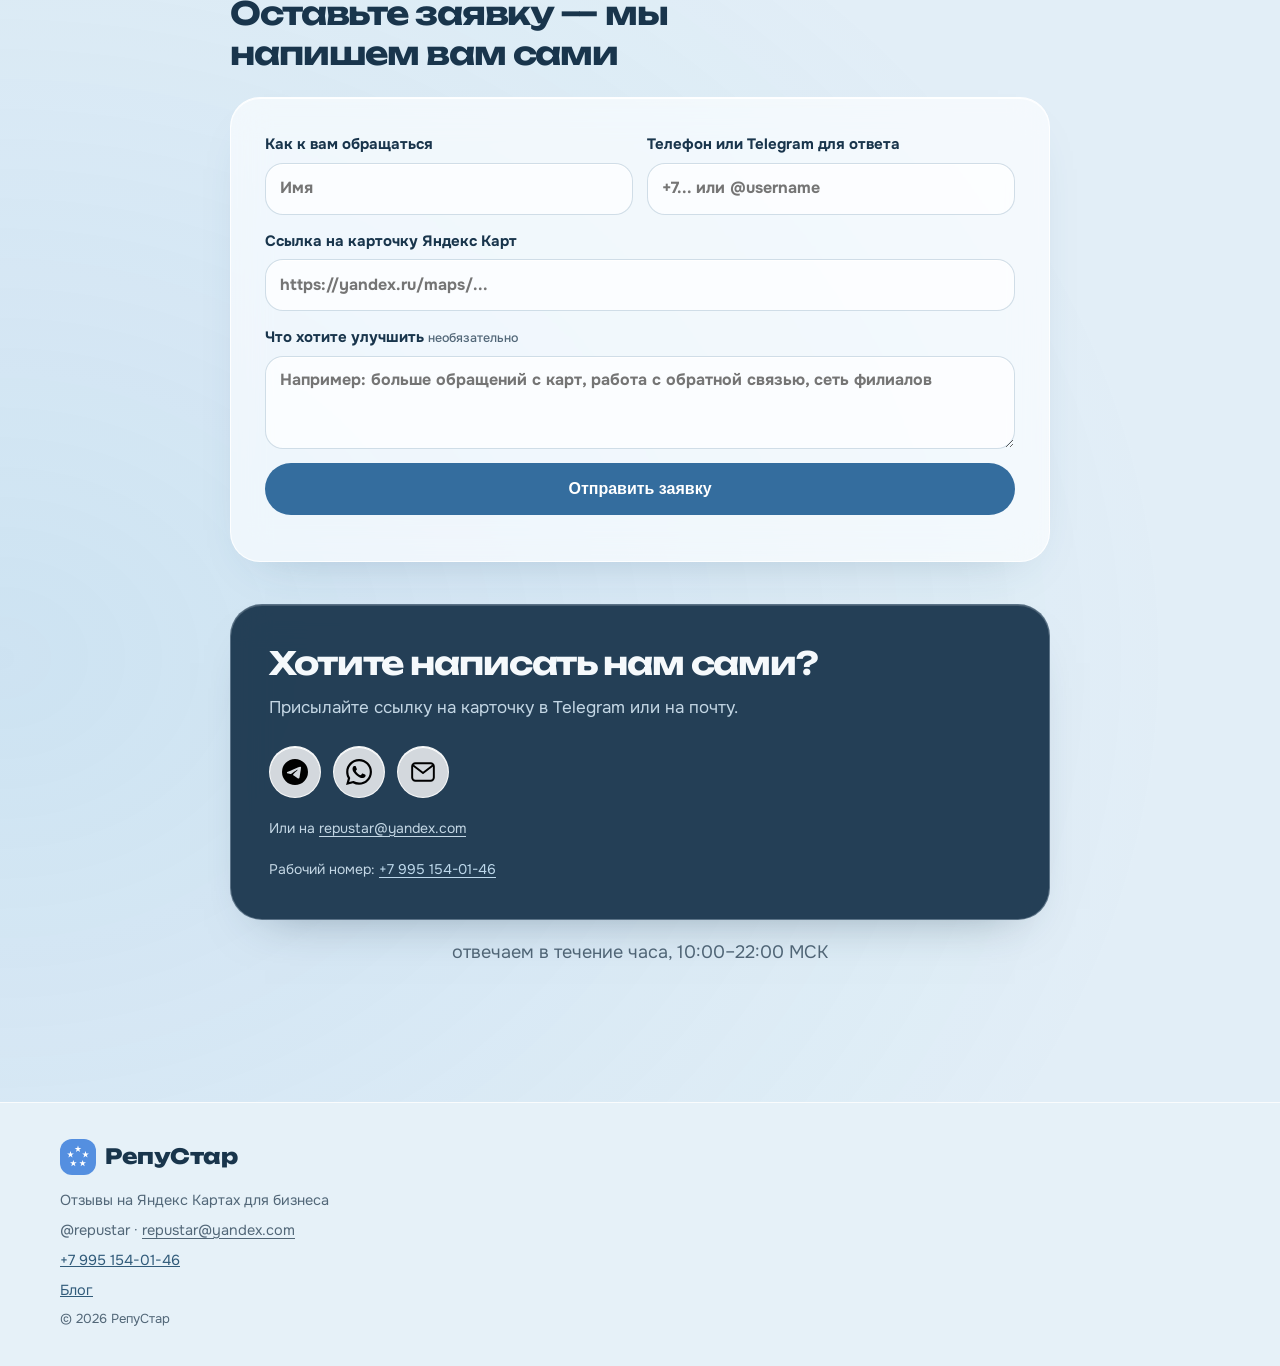
==== commit ca45f0a0: "Preserve button orbit phase when speeding up on hover" ====
--- a/index.html
+++ b/index.html
@@ -18,7 +18,7 @@
   <link href="https://fonts.googleapis.com/css2?family=Onest:wght@400;500;600;700;800&family=Unbounded:wght@500;700;800&display=swap" rel="stylesheet">
   <link rel="stylesheet" href="pastel-theme.css?v=3">
   <link rel="stylesheet" href="tide.css?v=3">
-  <link rel="stylesheet" href="interactions.css?v=3">
+  <link rel="stylesheet" href="interactions.css?v=4">
   <link rel="stylesheet" href="frost.css?v=3">
   <link rel="stylesheet" href="range.css?v=1">
   <link rel="stylesheet" href="email-copy.css?v=1">
@@ -411,7 +411,7 @@
 <script src="typography.js?v=2"></script>
 <script src="location.js?v=2"></script>
 <script src="tide.js?v=3"></script>
-<script src="interactions.js?v=2"></script>
+<script src="interactions.js?v=3"></script>
 <script src="range.js?v=1"></script>
 <script src="service-controls.js?v=1"></script>
 <script src="hero-transform.js?v=2"></script>
--- a/interactions.css
+++ b/interactions.css
@@ -17,7 +17,7 @@
   animation:glow-orbit 3.5s linear infinite; animation-play-state:paused;
 }
 .glow-ring.is-inview .glow-disc::before { animation-play-state:running; }
-.glow-ring.is-inview:hover .glow-disc::before,.glow-ring.is-inview:focus-visible .glow-disc::before { animation-duration:1s; }
+
 .glow-disc svg { width:18px; height:18px; transition:translate .25s ease; }
 .glow-ring:hover .glow-disc svg,.glow-ring:focus-visible .glow-disc svg { translate:2px -2px; }
 @keyframes glow-orbit { to { transform:rotate(360deg); } }
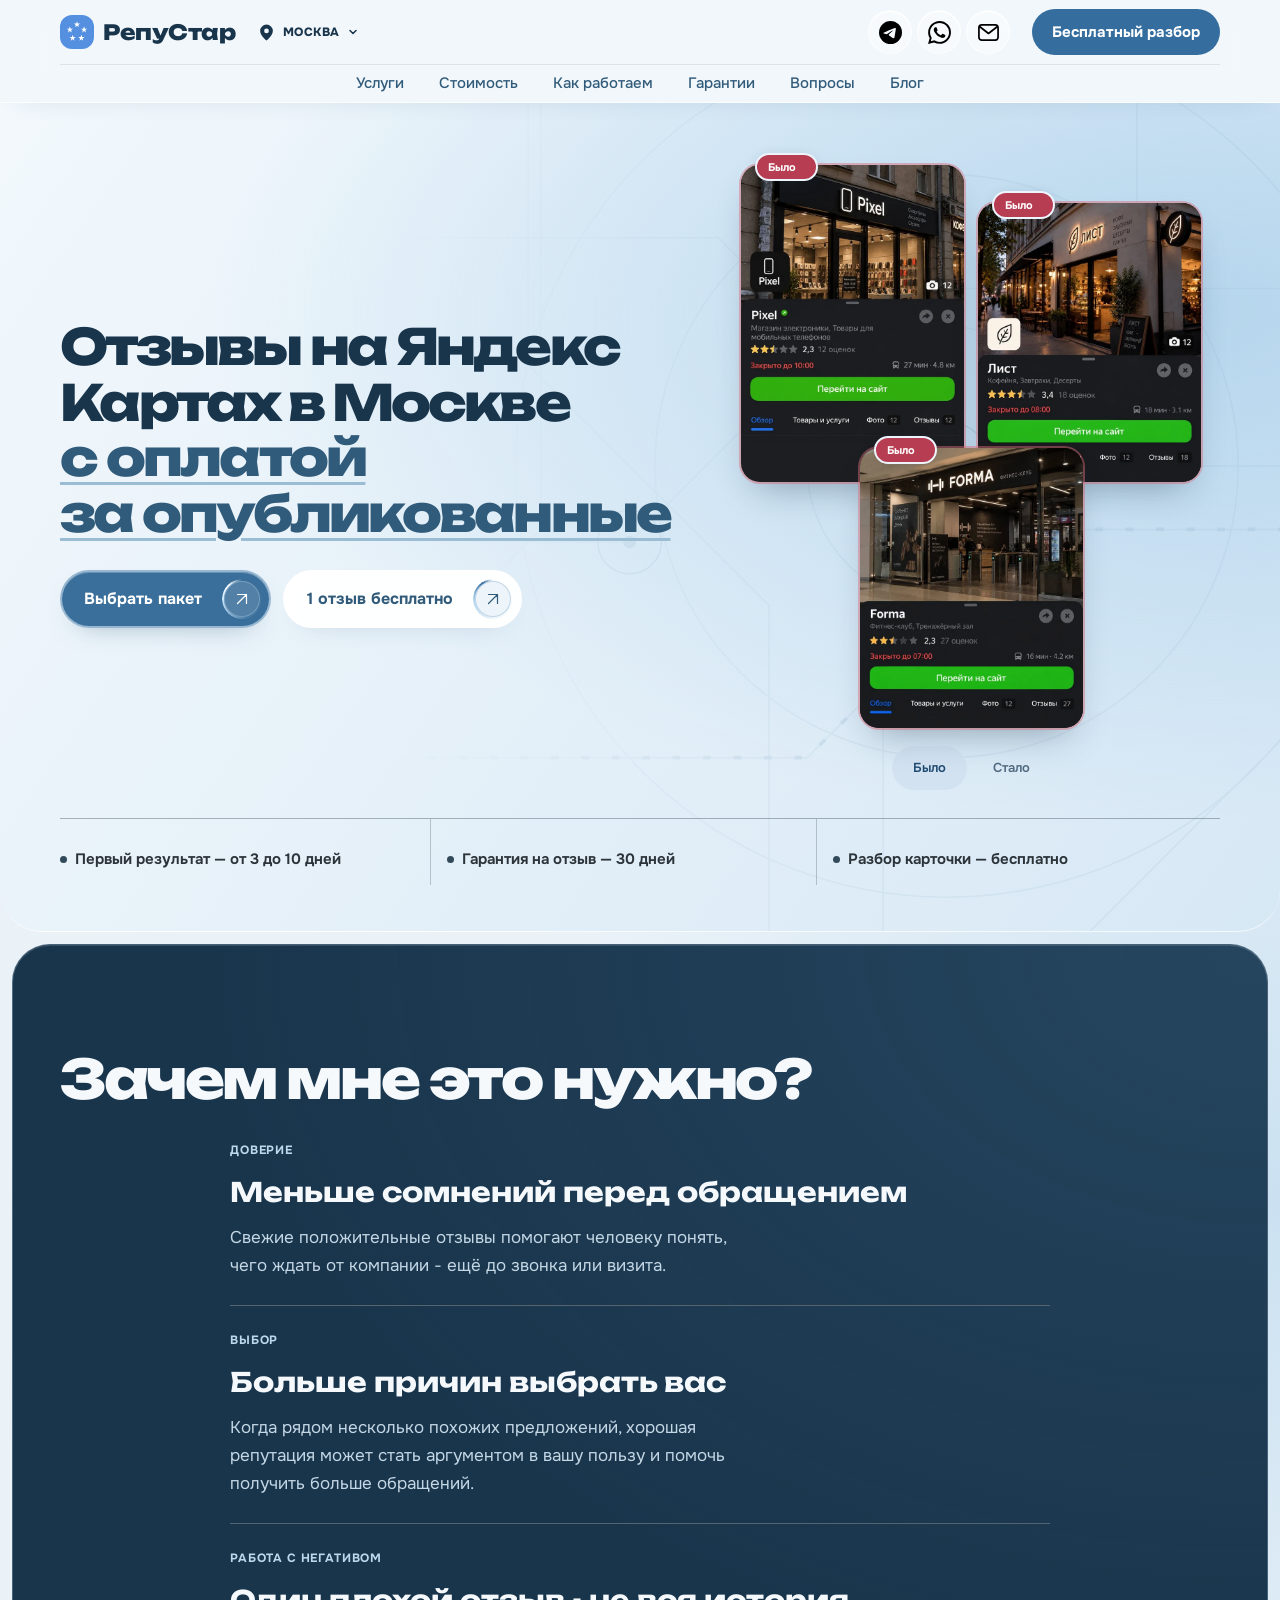
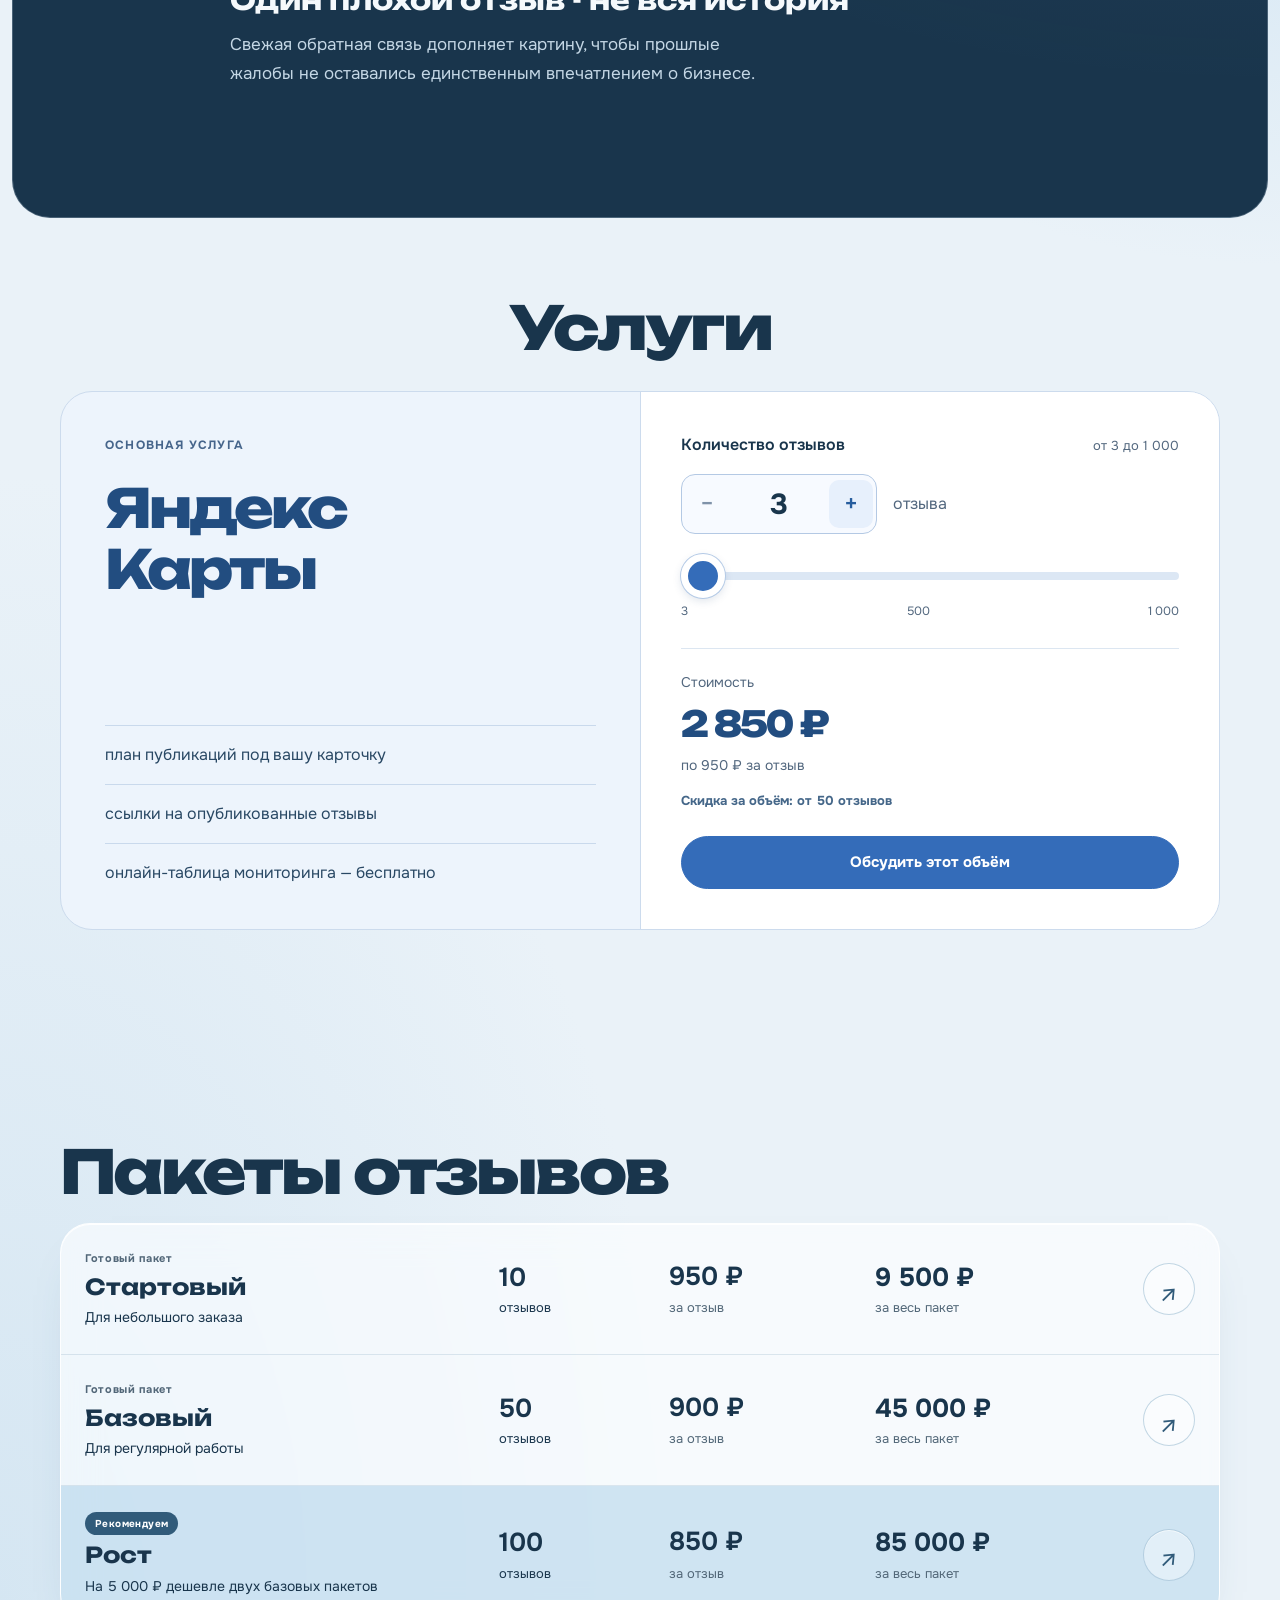
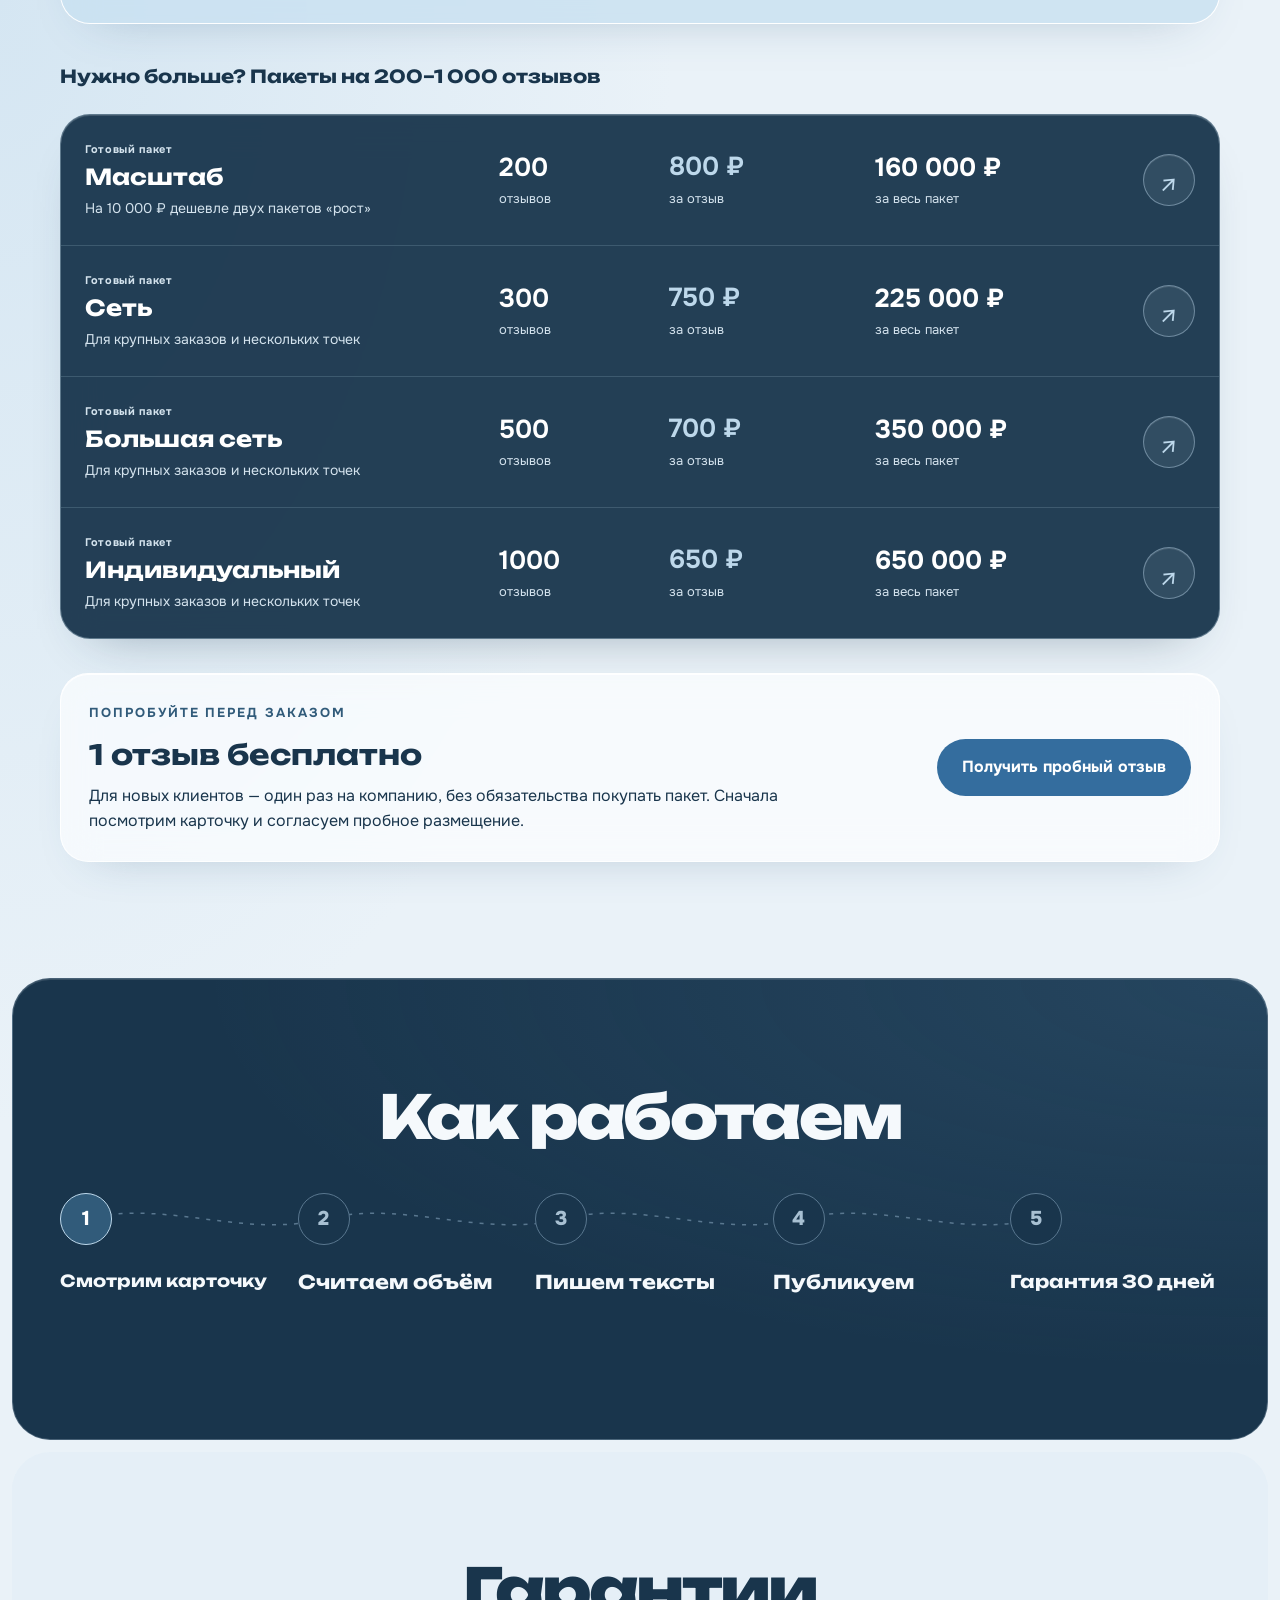
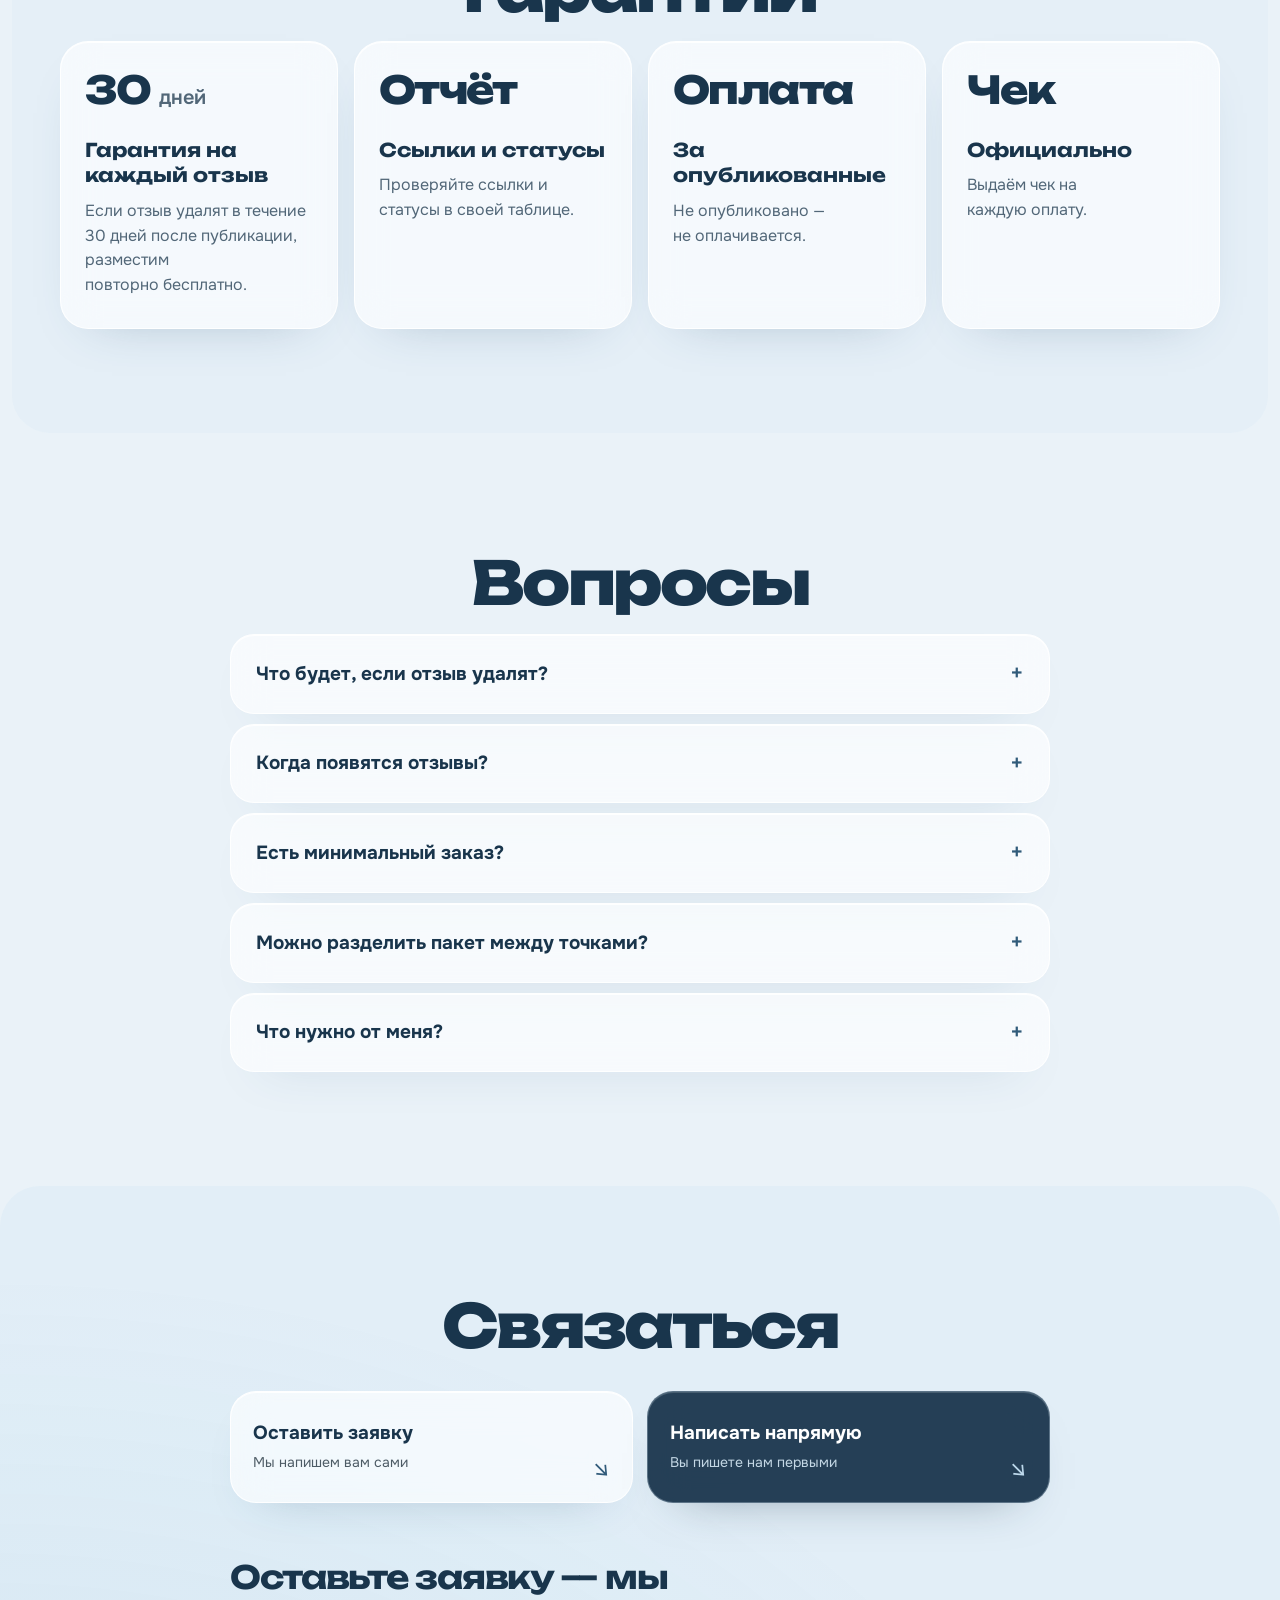
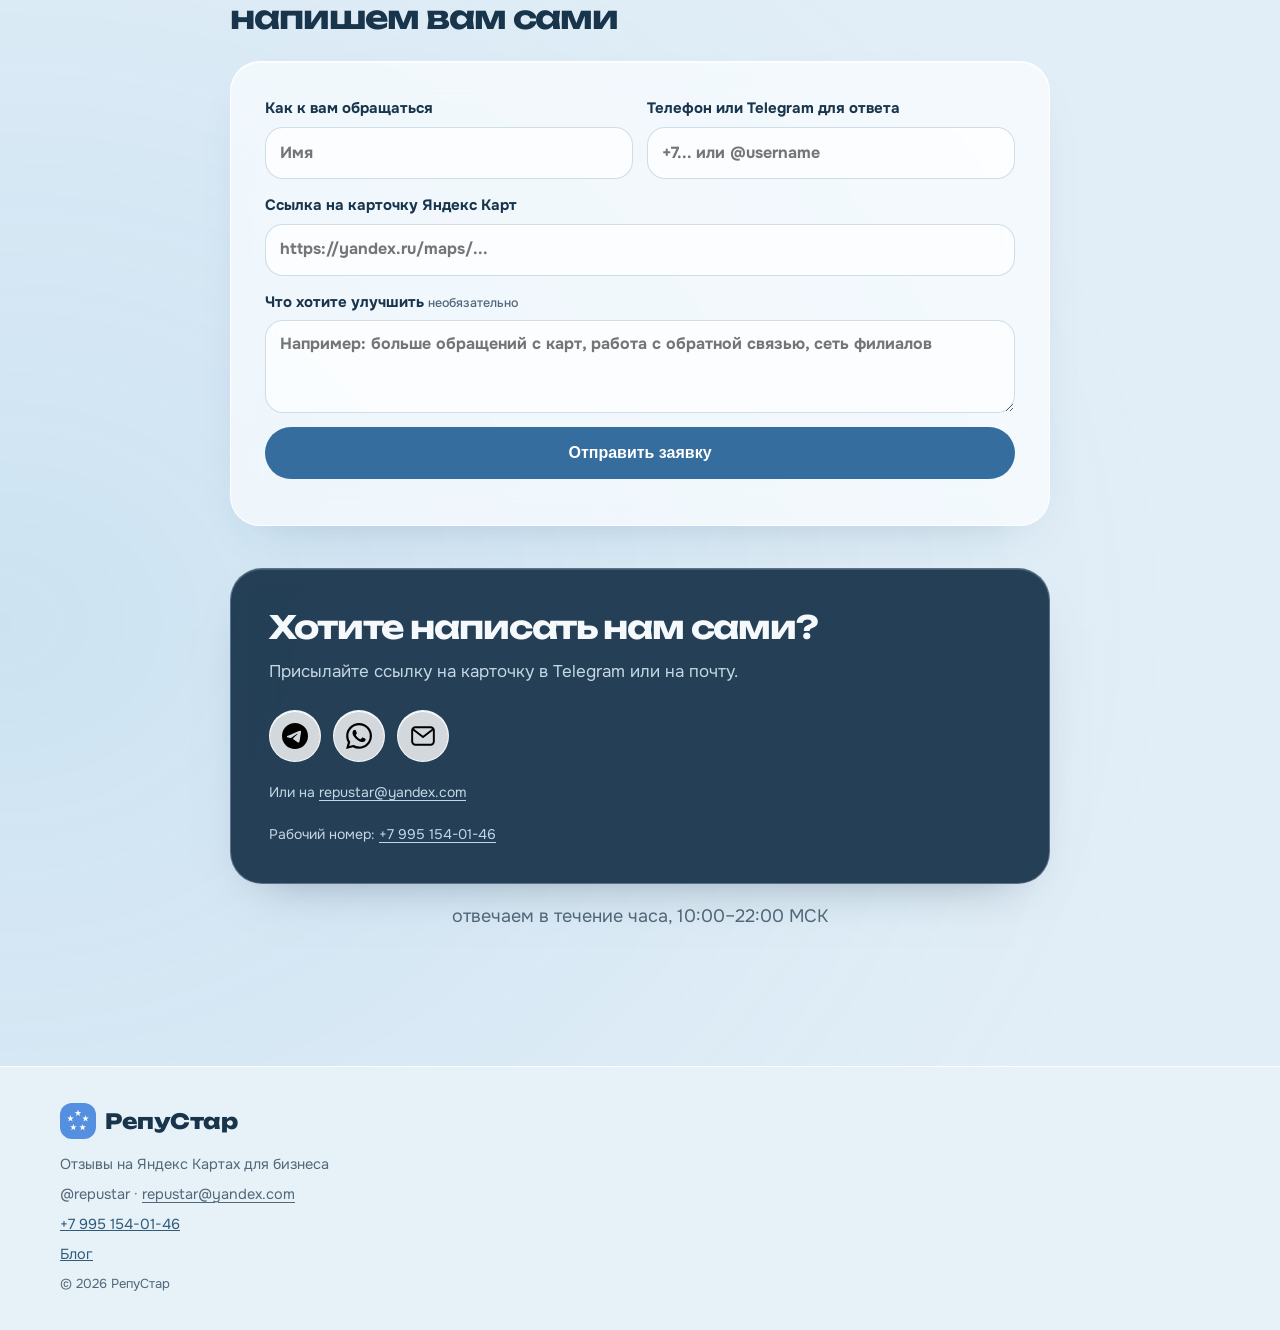
==== commit 304fb36d: "Remove hero examples caption" ====
--- a/index.html
+++ b/index.html
@@ -88,7 +88,7 @@
 
       </div>
       <aside class="hero-transform" data-state="before" aria-label="Примеры изменения карточек: было и стало">
-        <p class="hero-transform-title">Примеры карточек: было → стало</p>
+
         <div class="hero-transform-deck">
           <figure class="hero-transform-card">
             <div class="hero-transform-badge" aria-hidden="true"><span class="hero-label-before">Было</span><span class="hero-label-after">Стало</span></div>
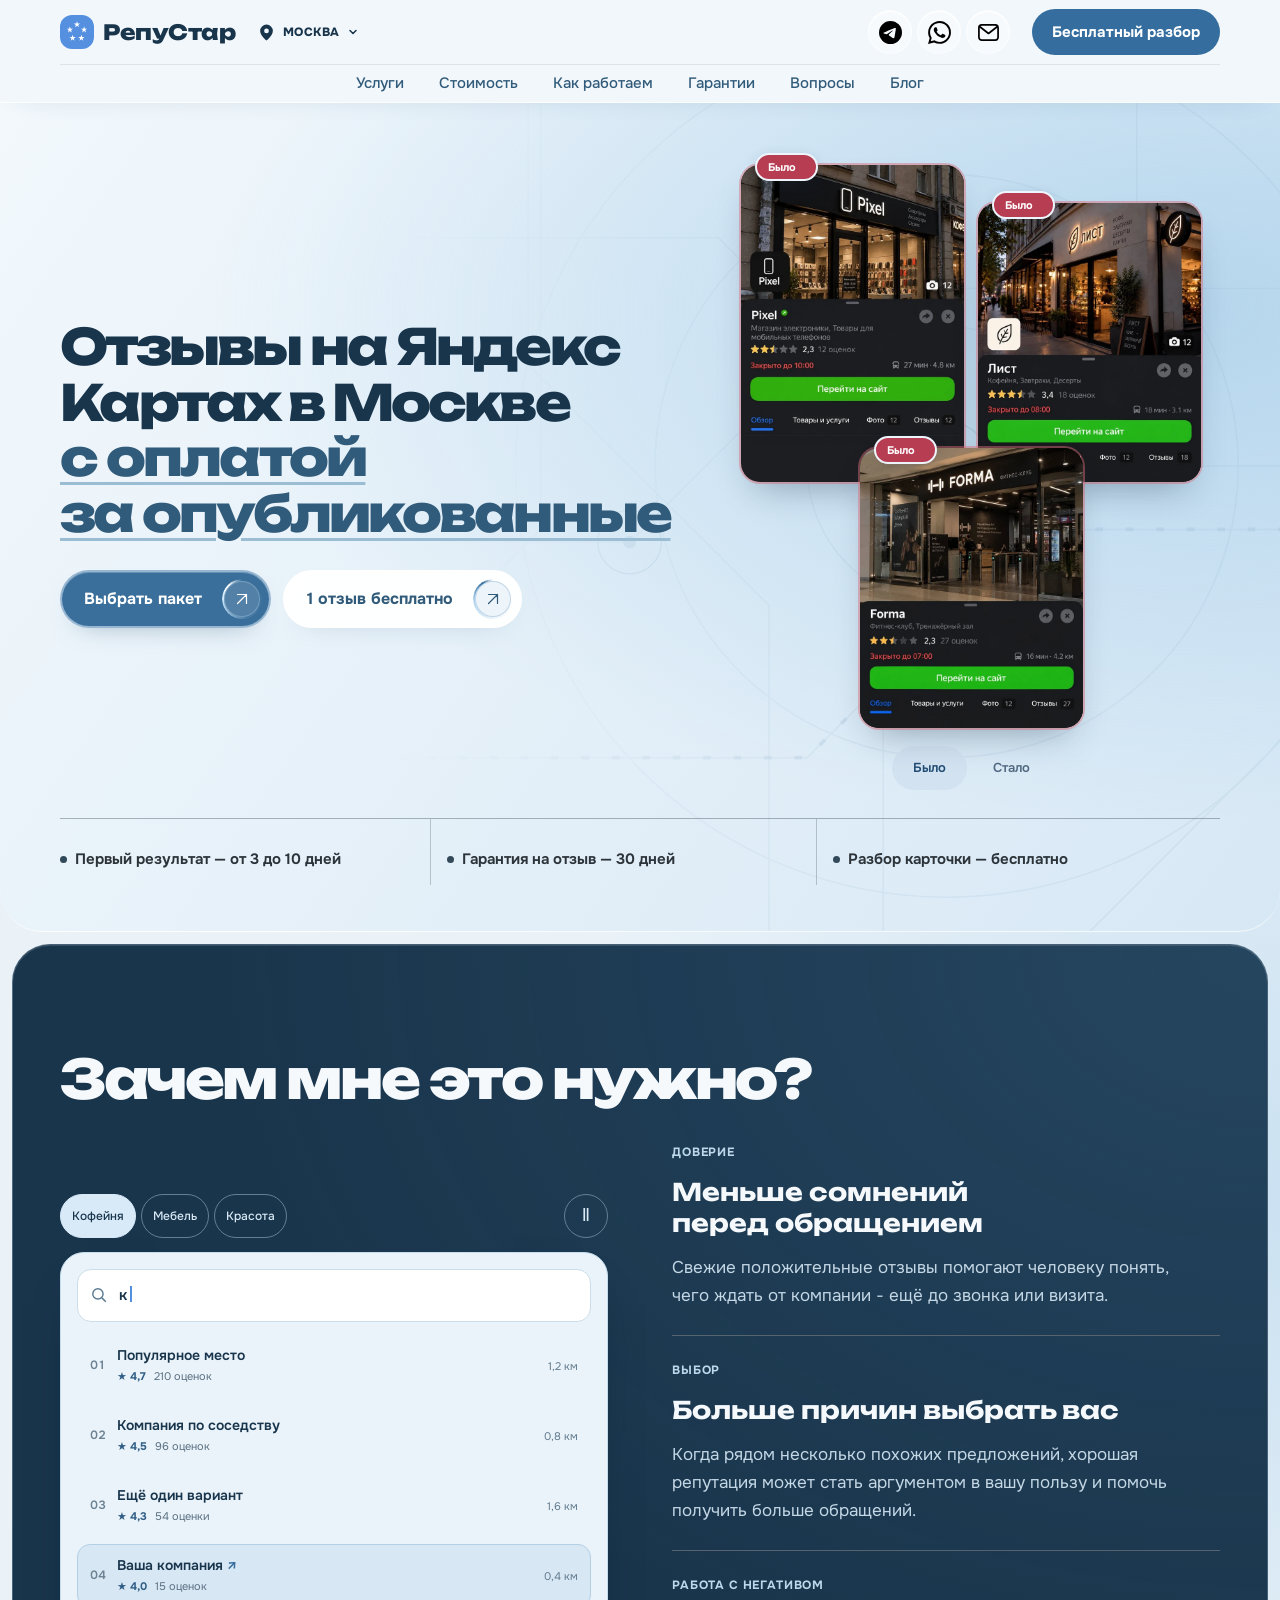
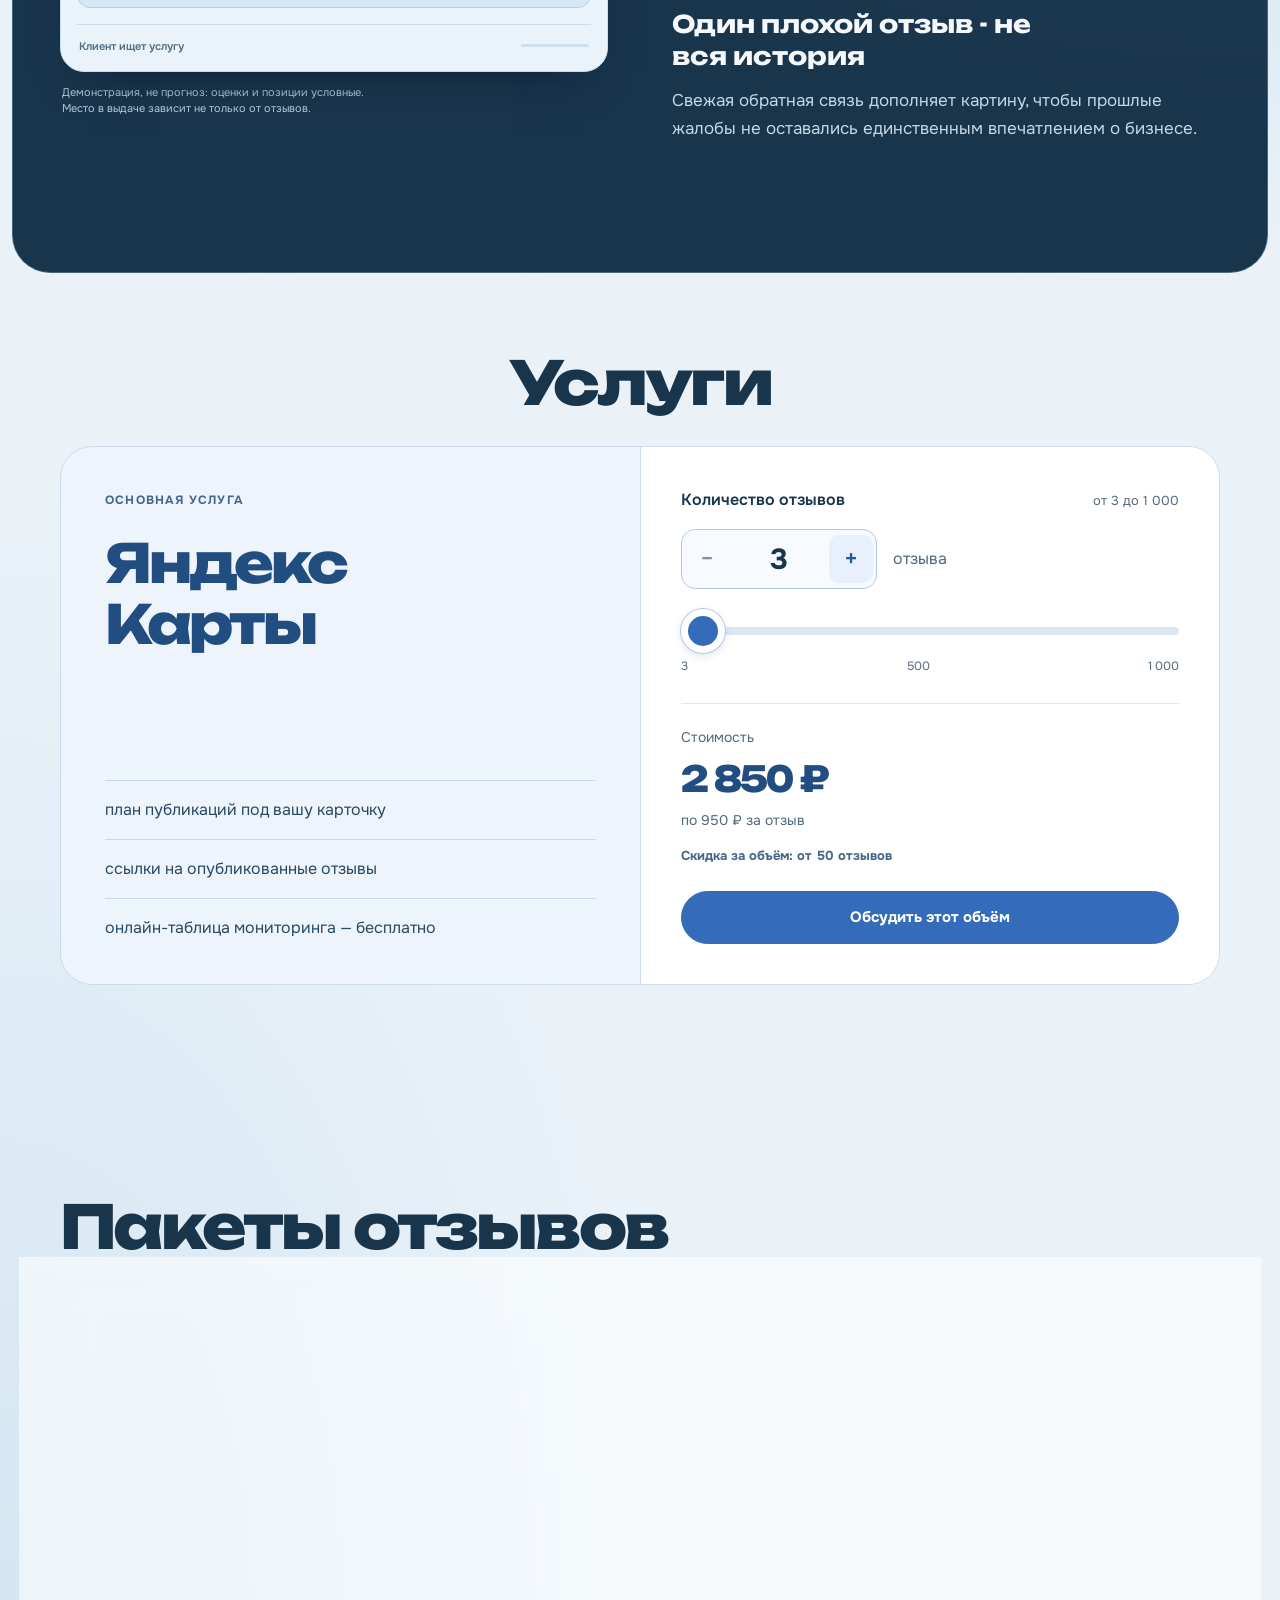
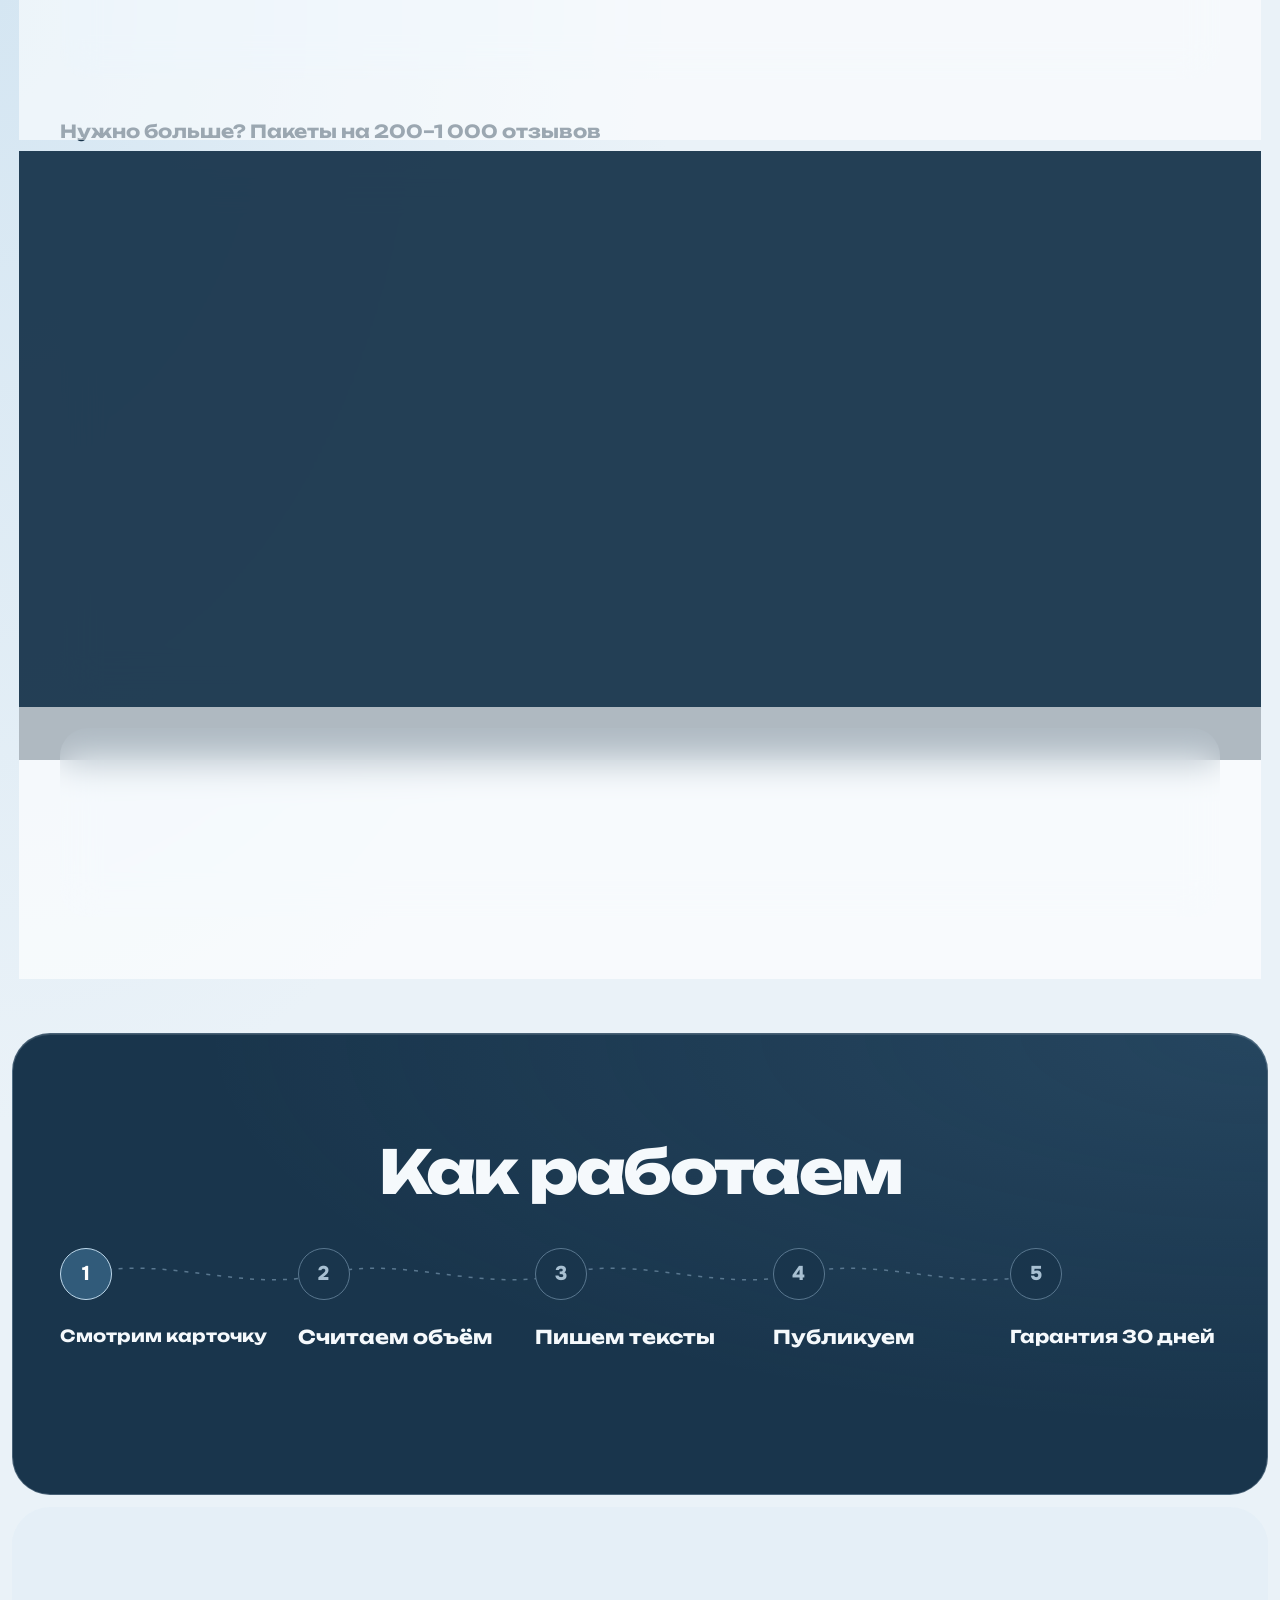
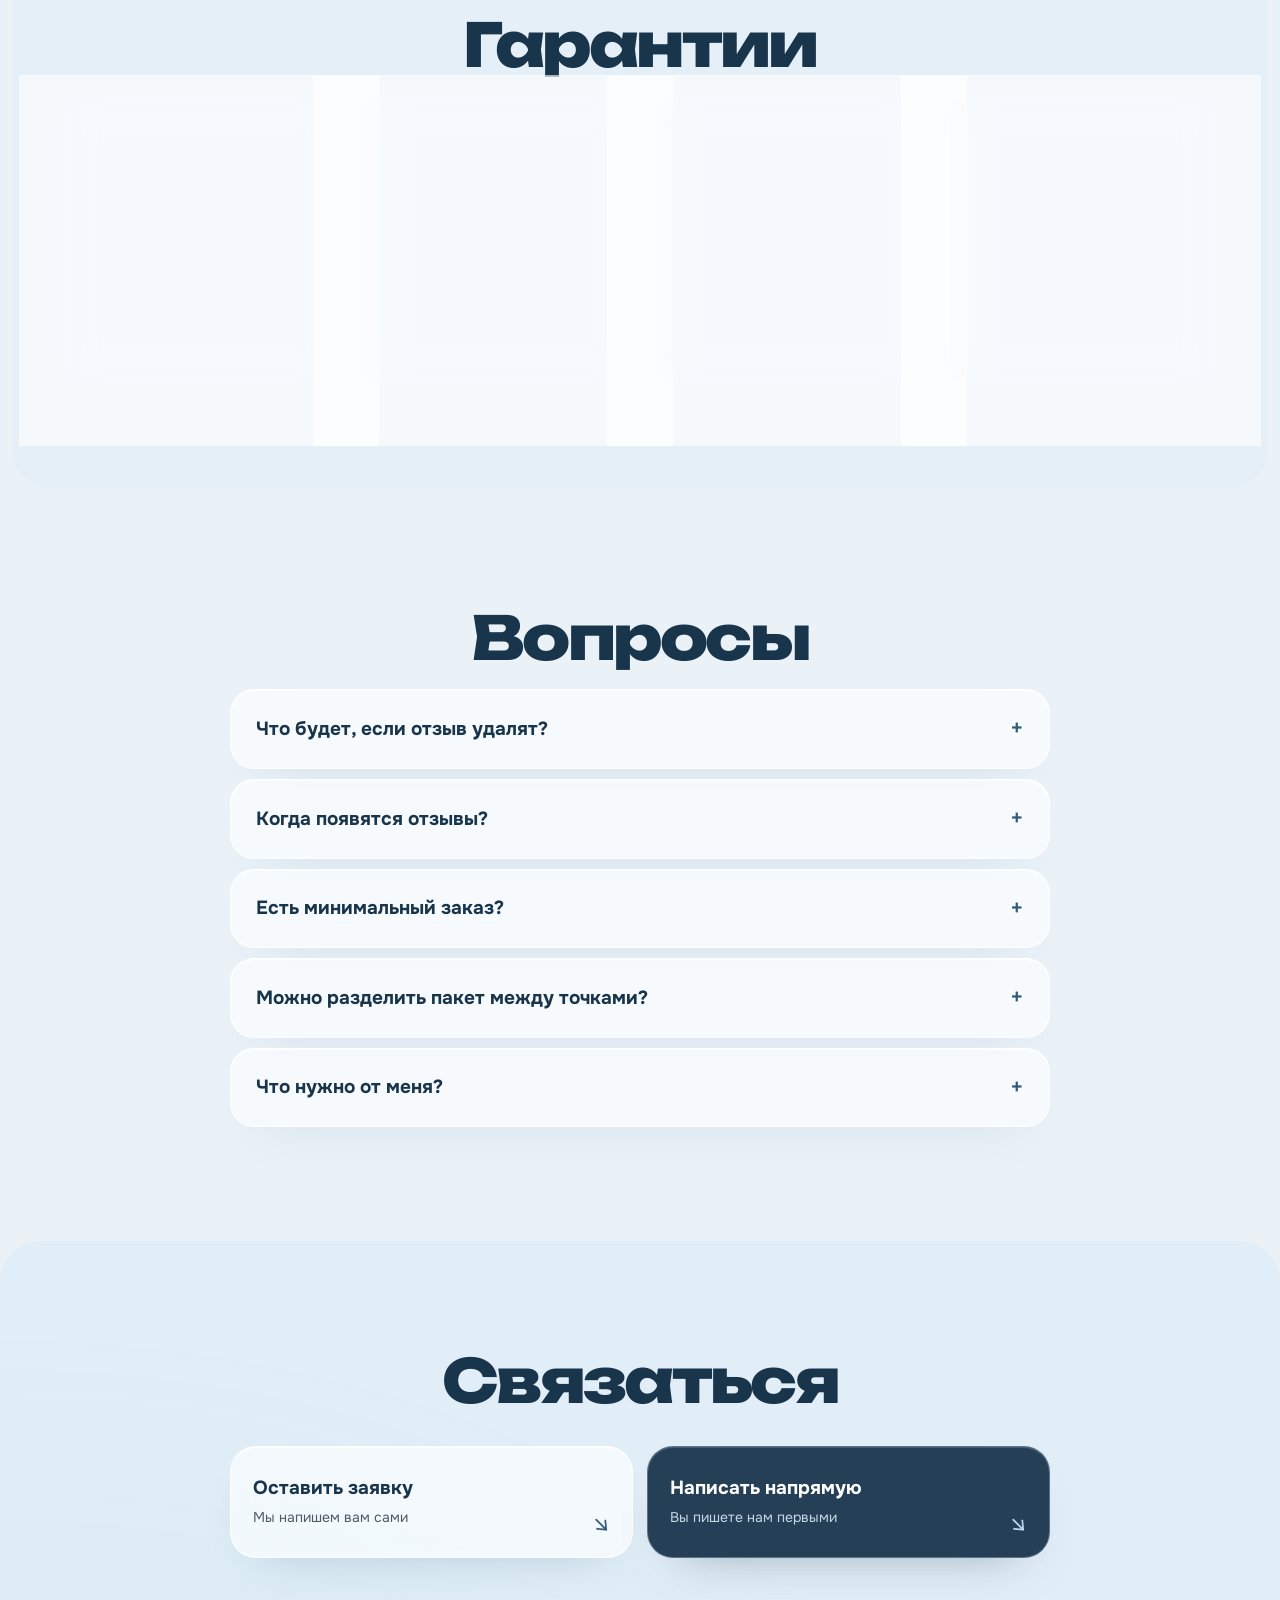
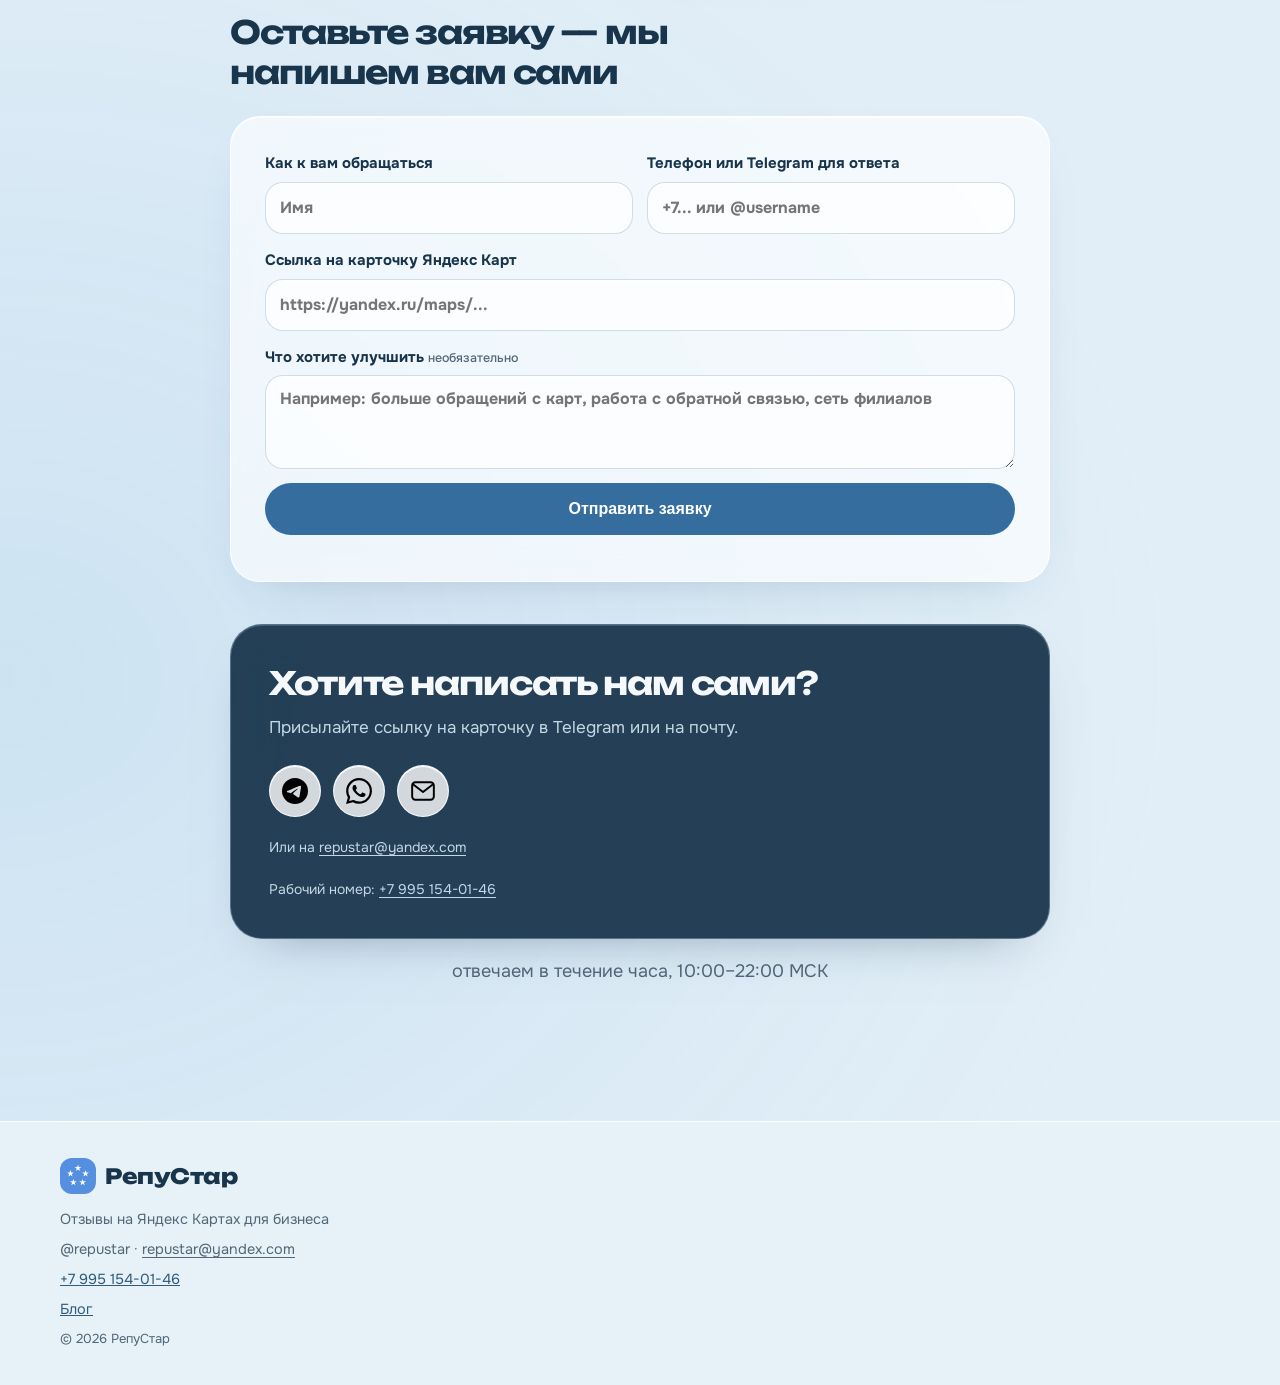
==== commit 2b7edf1f: "Add original animated niche search demonstration" ====
--- a/index.html
+++ b/index.html
@@ -25,6 +25,8 @@
   <link rel="stylesheet" href="cleanup.css?v=2">
   <link rel="stylesheet" href="hero-transform.css?v=2">
   <link rel="stylesheet" href="service-controls.css?v=1">
+  <link rel="stylesheet" href="search-demo.css?v=1">
+  <script src="search-demo.js?v=1" defer></script>
 
   <script type="application/ld+json">
   {
@@ -139,6 +141,27 @@
       <div class="reputation-intro">
 
         <h2 id="whyTitle">Зачем мне это&nbsp;нужно?</h2>
+        <div class="search-demo" data-phase="search" aria-label="Демонстрация поиска и изменения видимости компании" aria-describedby="searchDemoNote">
+          <div class="demo-toolbar">
+            <div class="demo-niches" role="group" aria-label="Выберите нишу для демонстрации">
+              <button type="button" data-demo-niche="0" aria-pressed="true">Кофейня</button>
+              <button type="button" data-demo-niche="1" aria-pressed="false">Мебель</button>
+              <button type="button" data-demo-niche="2" aria-pressed="false">Красота</button>
+            </div>
+            <button type="button" class="demo-pause" aria-label="Приостановить демонстрацию" aria-pressed="false">Ⅱ</button>
+          </div>
+          <div class="demo-window">
+            <div class="demo-search"><svg viewBox="0 0 24 24" aria-hidden="true"><circle cx="10" cy="10" r="6.5"/><path d="m15 15 5 5"/></svg><span class="demo-query">кофейня рядом</span></div>
+            <ul class="demo-list" aria-label="Условная поисковая выдача">
+              <li class="demo-row" style="--slot:0"><span class="demo-pos" aria-hidden="true">01</span><div class="demo-business"><strong>Популярное место</strong><div class="demo-meta"><span class="demo-stars">★ 4,7</span><span>210 оценок</span></div></div><span class="demo-distance">1,2 км</span></li>
+              <li class="demo-row" style="--slot:1"><span class="demo-pos" aria-hidden="true">02</span><div class="demo-business"><strong>Компания по соседству</strong><div class="demo-meta"><span class="demo-stars">★ 4,5</span><span>96 оценок</span></div></div><span class="demo-distance">0,8 км</span></li>
+              <li class="demo-row" style="--slot:2"><span class="demo-pos" aria-hidden="true">03</span><div class="demo-business"><strong>Ещё один вариант</strong><div class="demo-meta"><span class="demo-stars">★ 4,3</span><span>54 оценки</span></div></div><span class="demo-distance">1,6 км</span></li>
+              <li class="demo-row is-company" style="--slot:3"><span class="demo-pos" aria-hidden="true">04</span><div class="demo-business"><strong>Ваша компания</strong><div class="demo-meta"><span class="demo-stars">★ <span data-demo-rating>4,0</span></span><span data-demo-count>15 оценок</span></div></div><span class="demo-distance">0,4 км</span></li>
+            </ul>
+            <div class="demo-footer"><span class="demo-phase">Клиент ищет услугу</span><span class="demo-progress" aria-hidden="true"><i></i></span></div>
+          </div>
+          <p class="demo-note" id="searchDemoNote">Демонстрация, не прогноз: оценки и позиции условные. Место в выдаче зависит не только от отзывов.</p>
+        </div>
 
 
       </div>
--- a/search-demo.css
+++ b/search-demo.css
@@ -0,0 +1,13 @@
+/* Original illustrative search scene for the existing reputation section. */
+@media(min-width:921px){#why .reputation-layout{grid-template-columns:minmax(0,1fr) minmax(0,1fr);gap:34px 64px;align-items:center}#why .reputation-intro{display:contents}#why .reputation-intro h2{grid-column:1/-1}#why .search-demo{margin-top:0}#why .reputation-list{max-width:none;margin:0}#why .reputation-list h3{font-size:clamp(21px,1.9vw,26px)}}
+.search-demo{margin-top:30px;min-width:0;--demo-row:70px;color:#19354c}
+.demo-toolbar{display:flex;align-items:center;justify-content:space-between;gap:8px;margin-bottom:14px}
+.demo-niches{display:flex;flex-wrap:wrap;gap:5px}.demo-niches button,.demo-pause{font:500 12px var(--font);color:#d9eaf6;border:1px solid #647f94;background:transparent;border-radius:999px;min-height:44px;padding:7px 11px;cursor:pointer}.demo-niches button[aria-pressed=true]{background:#d8eaf8;color:#19354c;border-color:#d8eaf8}.demo-pause{width:44px;flex-shrink:0;padding:8px;font-size:17px}.search-demo button:focus-visible{outline:3px solid #9dd2fa;outline-offset:3px}
+.demo-window{position:relative;padding:16px;border-radius:24px;background:#eaf3fa;border:1px solid #c5ddec;box-shadow:0 24px 44px -28px #071f35;overflow:hidden}
+.demo-search{display:flex;align-items:center;gap:10px;background:#fff;border:1px solid #cbdde9;border-radius:14px;padding:13px 12px;min-height:50px;font-size:15px;font-weight:600;white-space:nowrap}.demo-search svg{width:19px;height:19px;flex-shrink:0;fill:none;stroke:#587a93;stroke-width:1.8}.demo-query:after{content:'';display:inline-block;height:16px;border-right:2px solid #548fe0;margin-left:3px;vertical-align:-2px}.demo-list{height:280px;position:relative;margin-top:12px;list-style:none;padding:0}
+.demo-row{height:64px;position:absolute;top:0;left:0;right:0;display:flex;align-items:center;gap:11px;padding:10px 12px;border:1px solid transparent;border-radius:13px;transform:translateY(calc(var(--slot)*var(--demo-row)));transition:transform .65s cubic-bezier(.2,.7,.2,1),background .5s,border-color .5s;will-change:transform}.demo-pos{font-size:12px;font-weight:600;color:#6c8292;font-variant-numeric:tabular-nums}.demo-business{flex:1;min-width:0}.demo-business strong{display:block;font:600 14px var(--font);white-space:nowrap}.demo-meta{display:flex;gap:8px;align-items:center;font-size:11px;color:#5a7082;margin-top:3px}.demo-stars{color:#315f87;font-weight:700}.demo-distance{font-size:11px;white-space:nowrap;color:#627b8e}.demo-row.is-company{background:#d7e7f4;border-color:#b3cfe4}.search-demo[data-phase=grow] .is-company,.search-demo[data-phase=done] .is-company{background:#c5e0f5;border-color:#81b7df;box-shadow:0 7px 18px -12px #346d9e}.demo-row.is-company strong:after{content:' ↗';color:#346d9e}.demo-footer{display:flex;justify-content:space-between;align-items:center;gap:12px;margin-top:10px;padding:12px 2px 0;border-top:1px solid #c8dce9;font-size:11px;color:#516f85}.demo-phase{font-weight:600}.demo-progress{height:3px;width:68px;background:#cedeea;overflow:hidden;border-radius:10px}.demo-progress i{display:block;height:100%;width:100%;background:#548fe0;transform:scaleX(var(--progress,0));transform-origin:left}
+.search-demo .demo-note{font-size:11px;line-height:1.5;color:#b7ccdc;margin:12px 2px 0;max-width:44ch}
+@media(max-width:1100px) and (min-width:921px){.demo-distance{display:none}.demo-niches button{padding:6px 8px;font-size:11px}.demo-window{padding:12px}}
+@media(max-width:920px){.search-demo{max-width:520px}.demo-toolbar{margin-top:22px}}
+@media(max-width:400px){.demo-toolbar{gap:5px}.demo-niches{gap:4px}.demo-niches button{font-size:11px;padding:5px 8px}.demo-window{padding:10px;border-radius:19px}.demo-row{padding:9px 8px;gap:8px}.demo-business strong{font-size:13px}.demo-distance{display:none}.demo-search{font-size:13px}.demo-meta{font-size:10px;gap:7px}}
+@media(prefers-reduced-motion:reduce){.demo-row{transition:none;will-change:auto}.demo-query:after{display:none}}
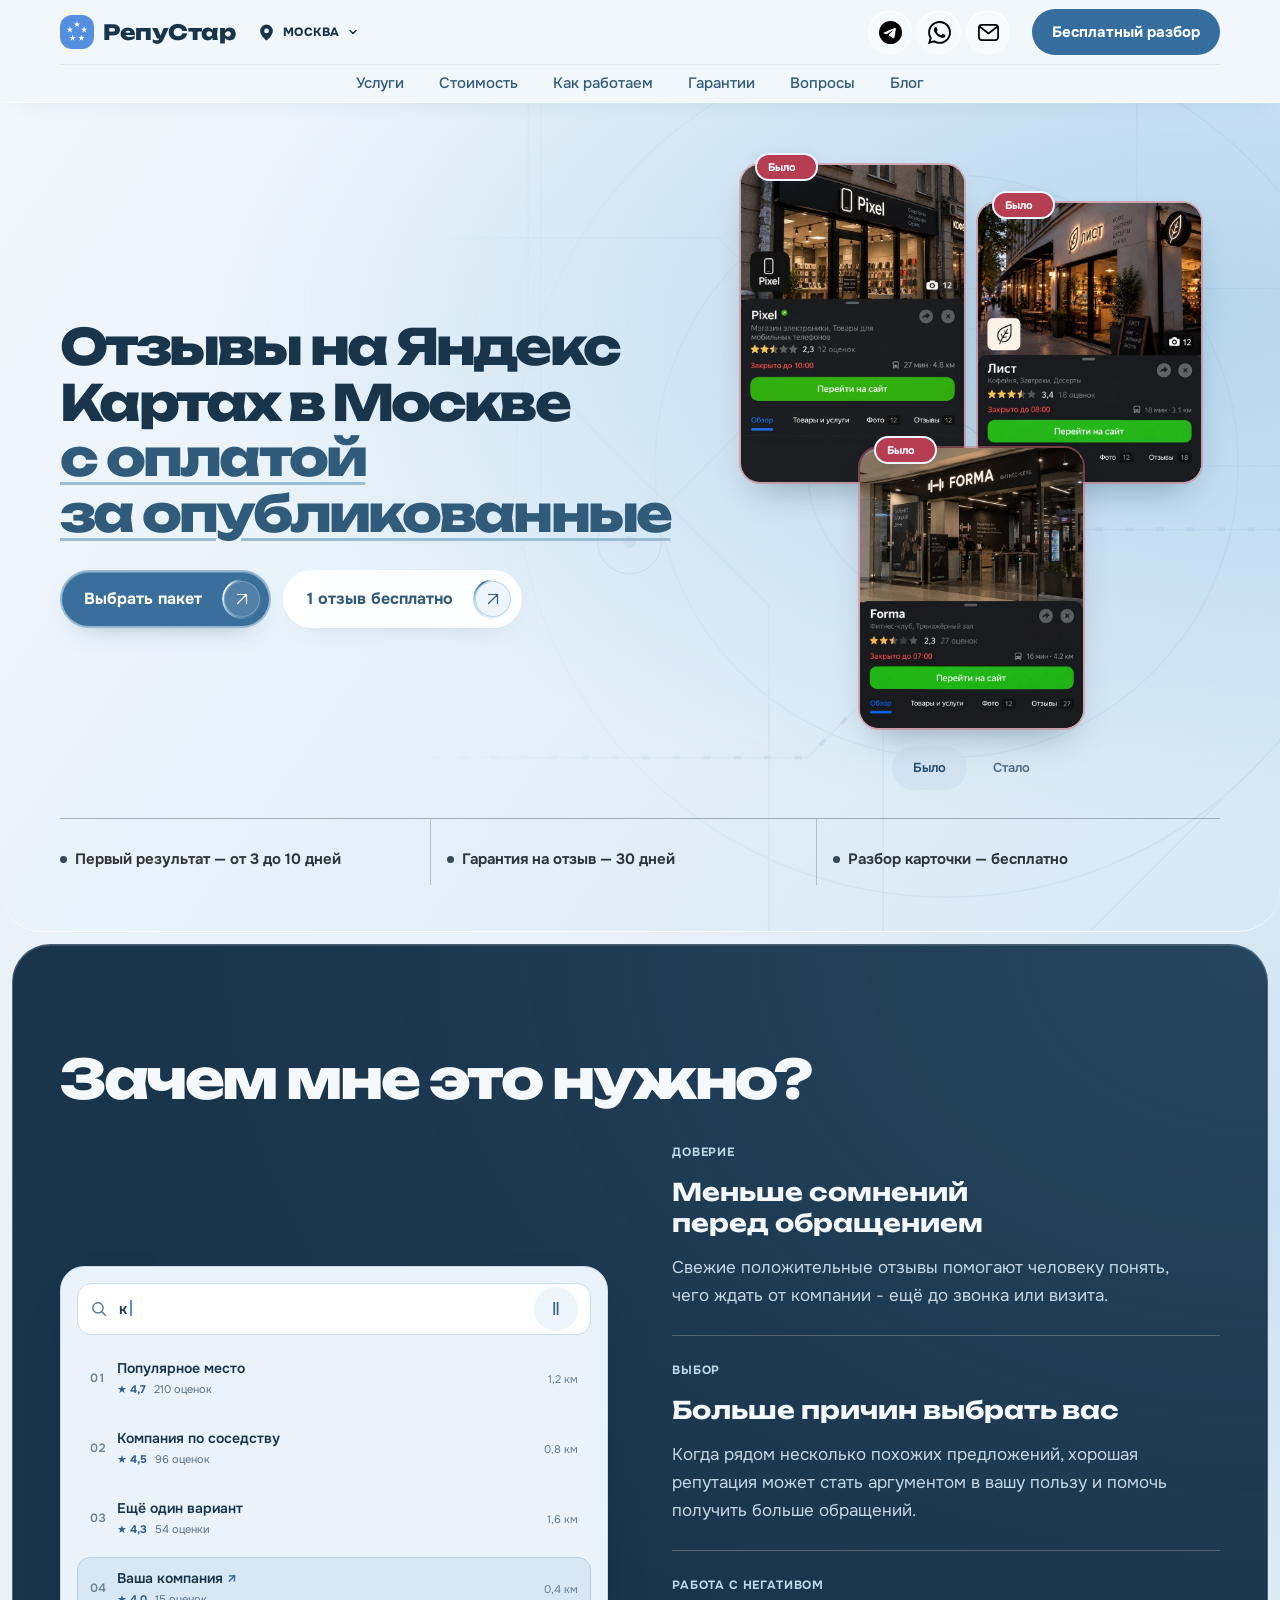
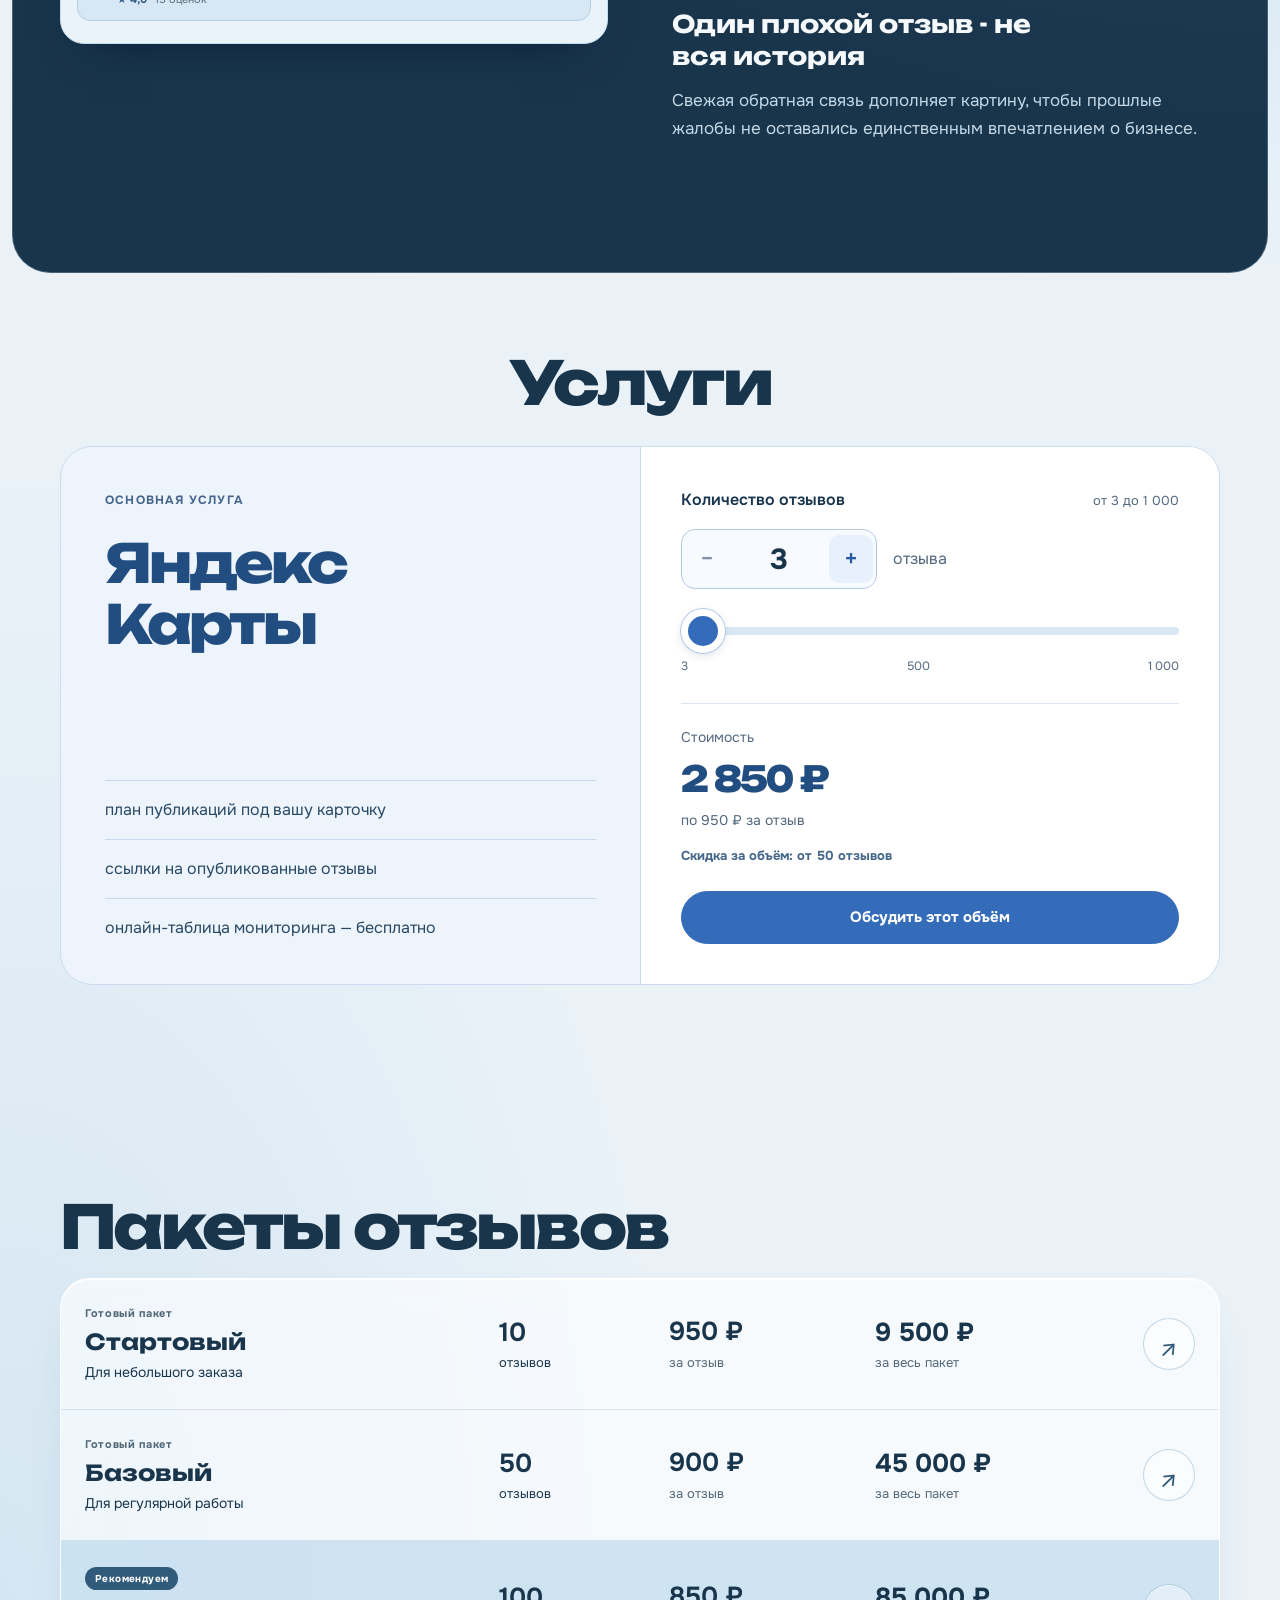
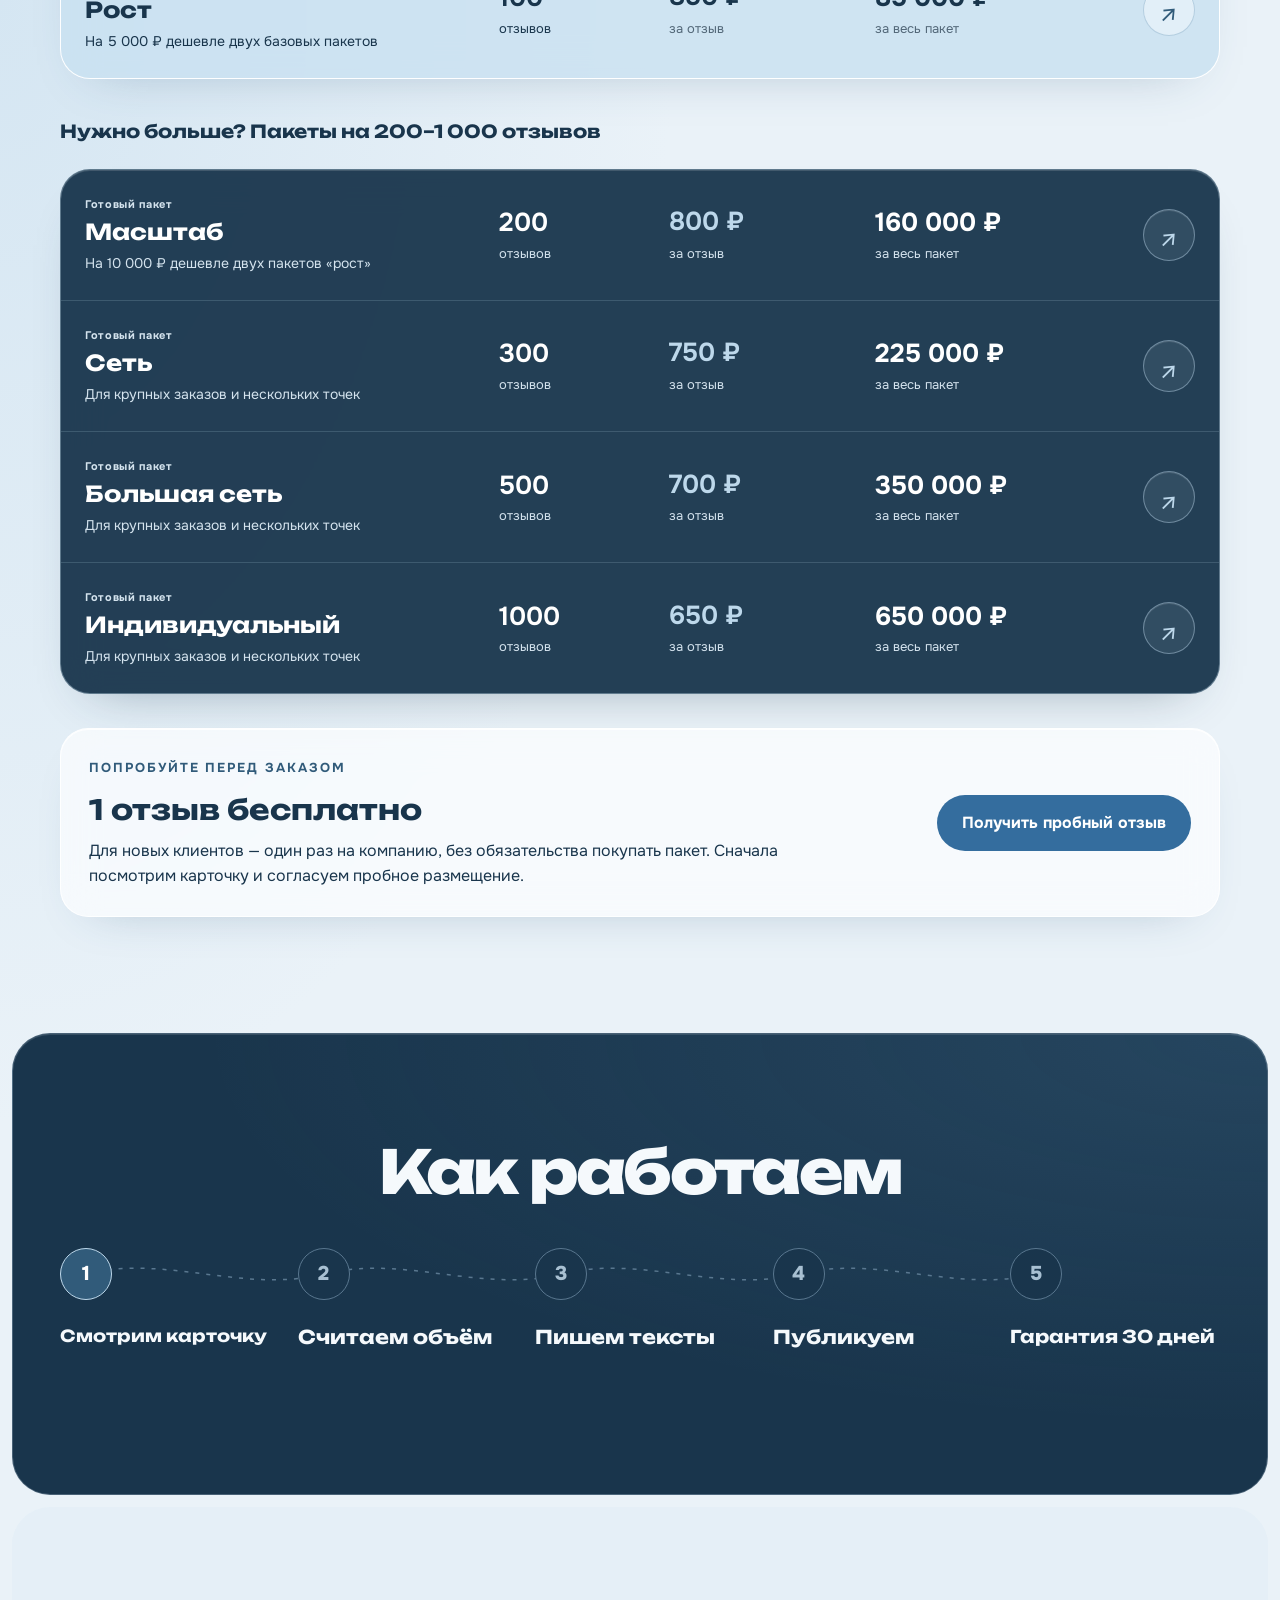
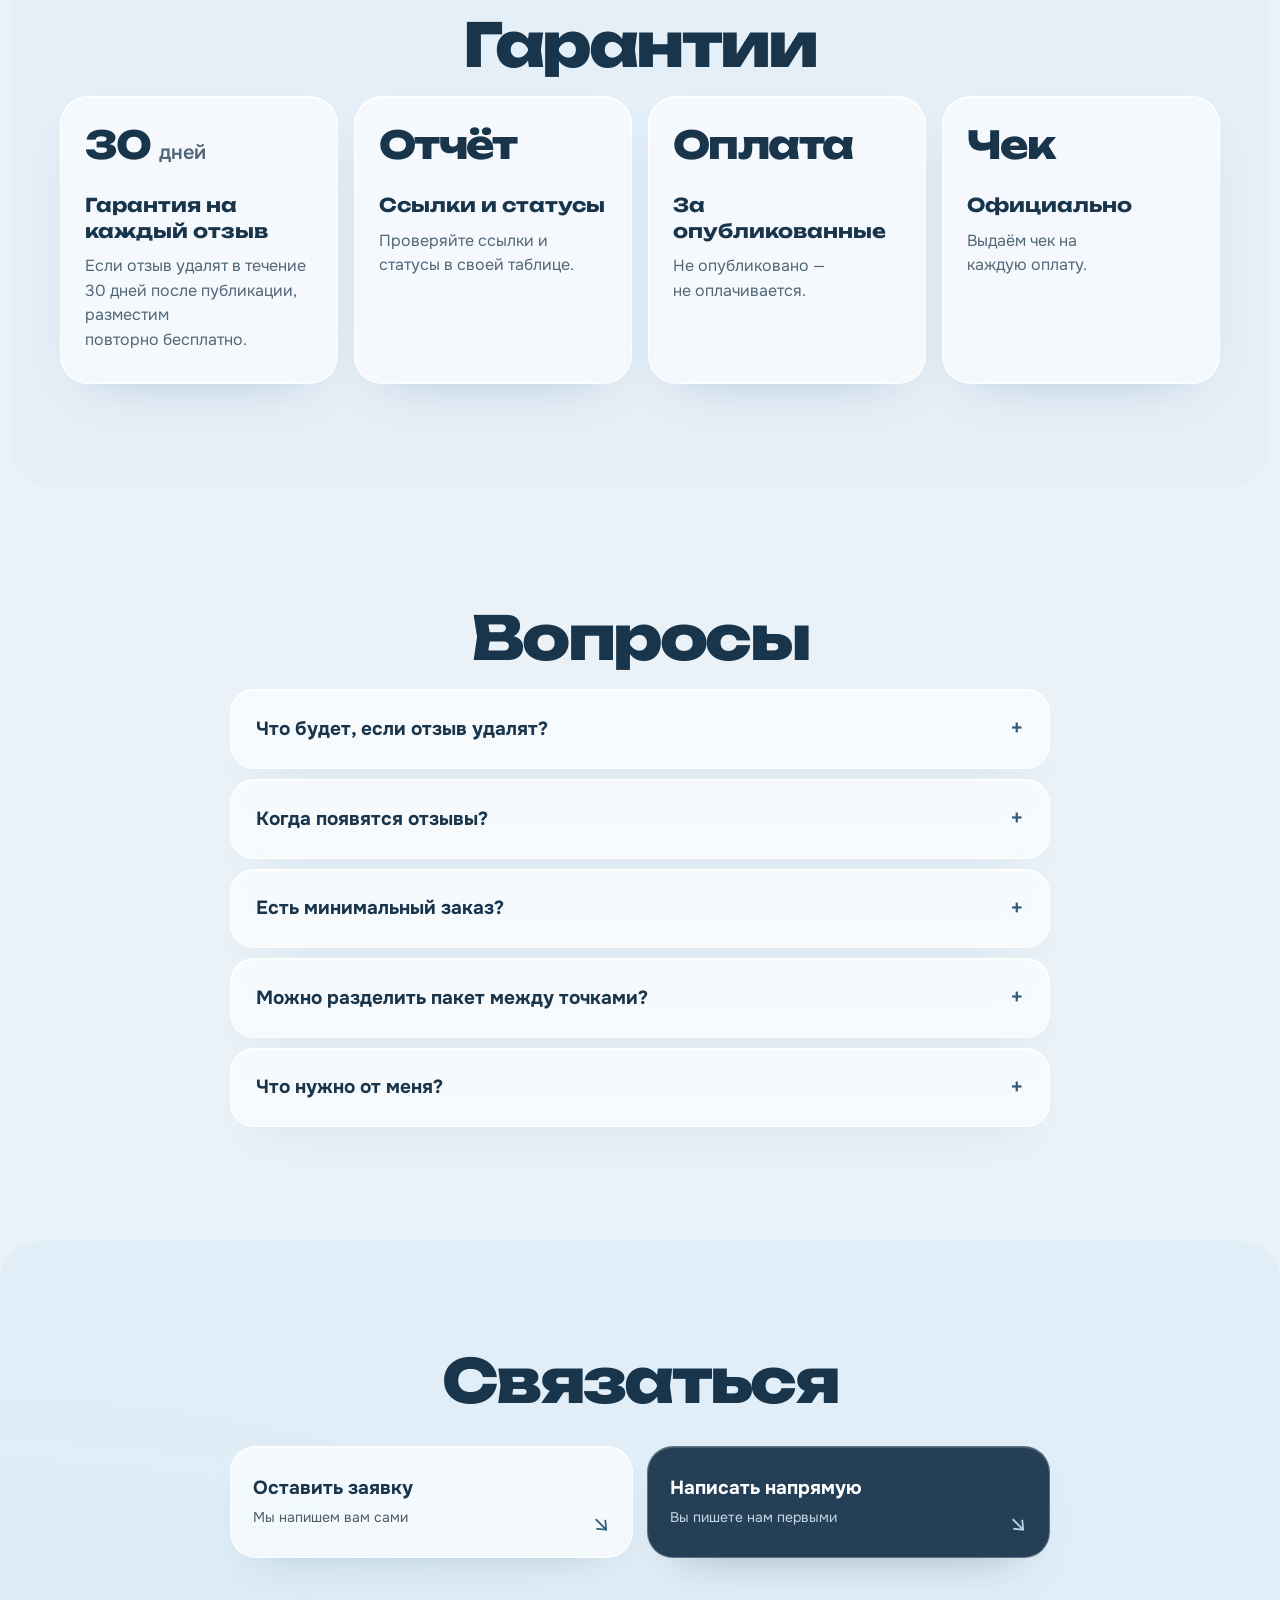
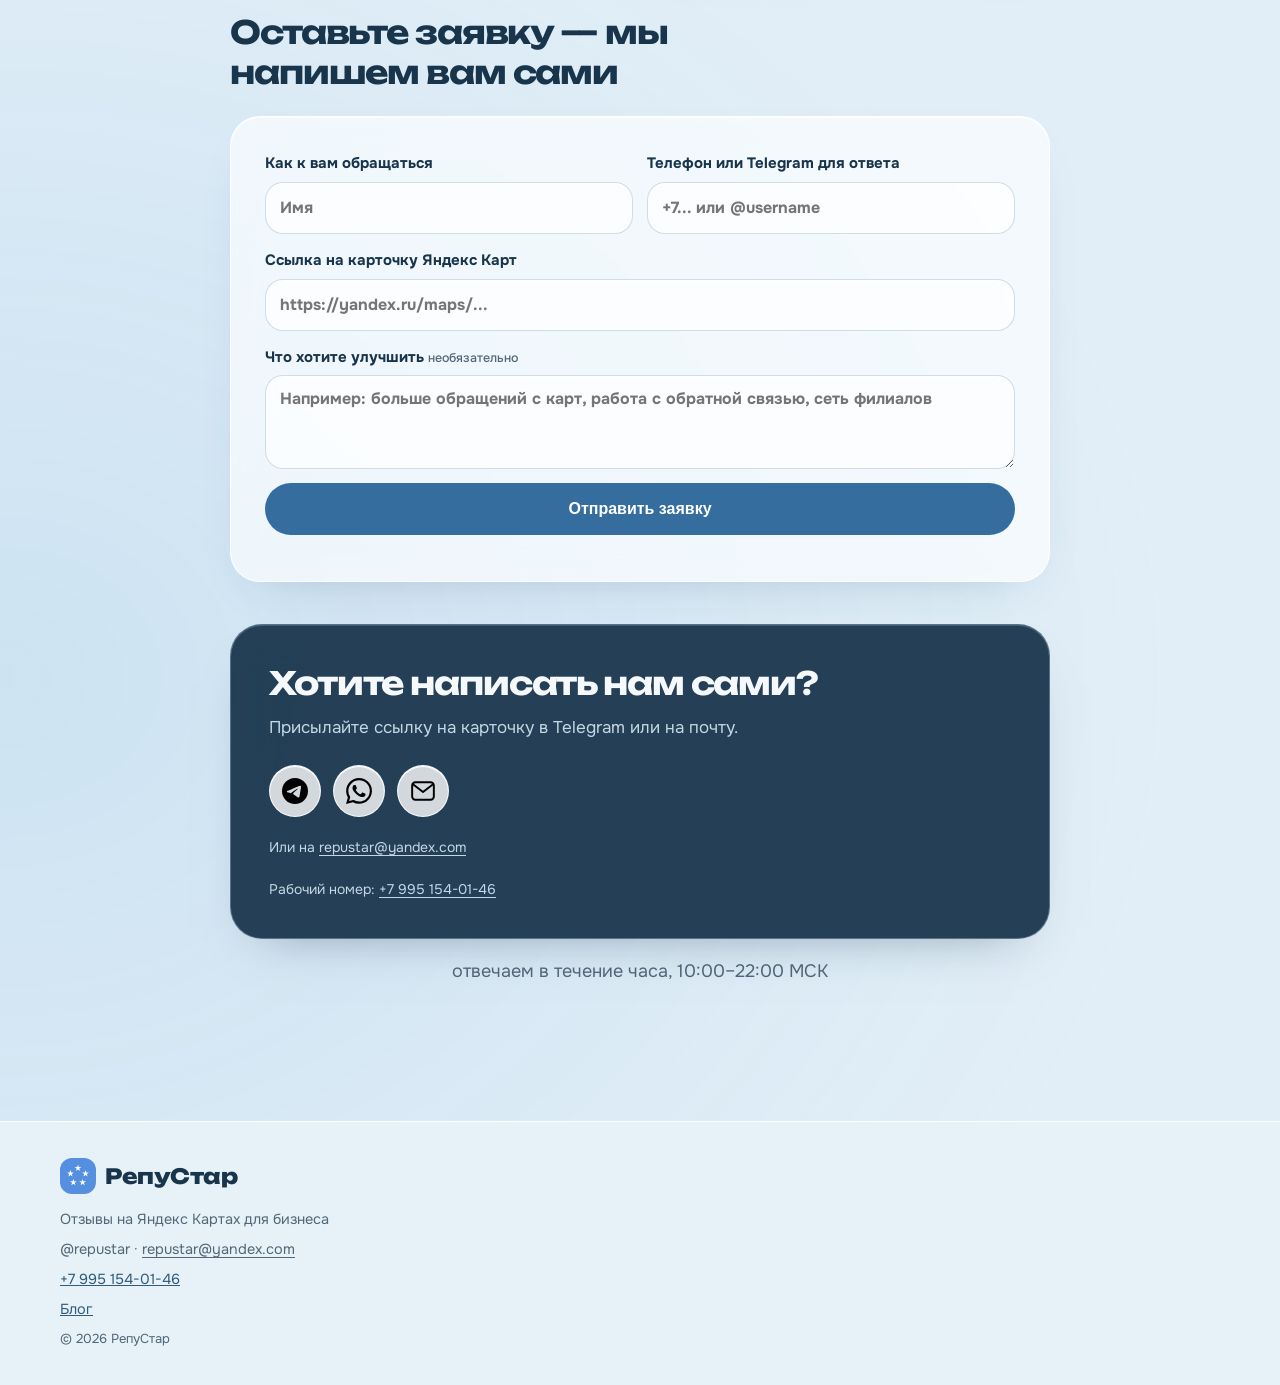
==== commit bb4c5a46: "Streamline automatic cycling search scene" ====
--- a/index.html
+++ b/index.html
@@ -25,8 +25,8 @@
   <link rel="stylesheet" href="cleanup.css?v=2">
   <link rel="stylesheet" href="hero-transform.css?v=2">
   <link rel="stylesheet" href="service-controls.css?v=1">
-  <link rel="stylesheet" href="search-demo.css?v=1">
-  <script src="search-demo.js?v=1" defer></script>
+  <link rel="stylesheet" href="search-demo.css?v=2">
+  <script src="search-demo.js?v=2" defer></script>
 
   <script type="application/ld+json">
   {
@@ -141,26 +141,16 @@
       <div class="reputation-intro">
 
         <h2 id="whyTitle">Зачем мне это&nbsp;нужно?</h2>
-        <div class="search-demo" data-phase="search" aria-label="Демонстрация поиска и изменения видимости компании" aria-describedby="searchDemoNote">
-          <div class="demo-toolbar">
-            <div class="demo-niches" role="group" aria-label="Выберите нишу для демонстрации">
-              <button type="button" data-demo-niche="0" aria-pressed="true">Кофейня</button>
-              <button type="button" data-demo-niche="1" aria-pressed="false">Мебель</button>
-              <button type="button" data-demo-niche="2" aria-pressed="false">Красота</button>
-            </div>
-            <button type="button" class="demo-pause" aria-label="Приостановить демонстрацию" aria-pressed="false">Ⅱ</button>
-          </div>
+        <div class="search-demo" data-phase="search" aria-label="Демонстрация поиска и изменения видимости компании">
           <div class="demo-window">
-            <div class="demo-search"><svg viewBox="0 0 24 24" aria-hidden="true"><circle cx="10" cy="10" r="6.5"/><path d="m15 15 5 5"/></svg><span class="demo-query">кофейня рядом</span></div>
+            <div class="demo-search"><svg viewBox="0 0 24 24" aria-hidden="true"><circle cx="10" cy="10" r="6.5"/><path d="m15 15 5 5"/></svg><span class="demo-query">кофейня рядом</span><button type="button" class="demo-pause" aria-label="Приостановить демонстрацию" aria-pressed="false">Ⅱ</button></div>
             <ul class="demo-list" aria-label="Условная поисковая выдача">
               <li class="demo-row" style="--slot:0"><span class="demo-pos" aria-hidden="true">01</span><div class="demo-business"><strong>Популярное место</strong><div class="demo-meta"><span class="demo-stars">★ 4,7</span><span>210 оценок</span></div></div><span class="demo-distance">1,2 км</span></li>
               <li class="demo-row" style="--slot:1"><span class="demo-pos" aria-hidden="true">02</span><div class="demo-business"><strong>Компания по соседству</strong><div class="demo-meta"><span class="demo-stars">★ 4,5</span><span>96 оценок</span></div></div><span class="demo-distance">0,8 км</span></li>
               <li class="demo-row" style="--slot:2"><span class="demo-pos" aria-hidden="true">03</span><div class="demo-business"><strong>Ещё один вариант</strong><div class="demo-meta"><span class="demo-stars">★ 4,3</span><span>54 оценки</span></div></div><span class="demo-distance">1,6 км</span></li>
               <li class="demo-row is-company" style="--slot:3"><span class="demo-pos" aria-hidden="true">04</span><div class="demo-business"><strong>Ваша компания</strong><div class="demo-meta"><span class="demo-stars">★ <span data-demo-rating>4,0</span></span><span data-demo-count>15 оценок</span></div></div><span class="demo-distance">0,4 км</span></li>
             </ul>
-            <div class="demo-footer"><span class="demo-phase">Клиент ищет услугу</span><span class="demo-progress" aria-hidden="true"><i></i></span></div>
-          </div>
-          <p class="demo-note" id="searchDemoNote">Демонстрация, не прогноз: оценки и позиции условные. Место в выдаче зависит не только от отзывов.</p>
+          </div>
         </div>
 
 
--- a/search-demo.css
+++ b/search-demo.css
@@ -1,7 +1,7 @@
 /* Original illustrative search scene for the existing reputation section. */
 @media(min-width:921px){#why .reputation-layout{grid-template-columns:minmax(0,1fr) minmax(0,1fr);gap:34px 64px;align-items:center}#why .reputation-intro{display:contents}#why .reputation-intro h2{grid-column:1/-1}#why .search-demo{margin-top:0}#why .reputation-list{max-width:none;margin:0}#why .reputation-list h3{font-size:clamp(21px,1.9vw,26px)}}
 .search-demo{margin-top:30px;min-width:0;--demo-row:70px;color:#19354c}
-.demo-toolbar{display:flex;align-items:center;justify-content:space-between;gap:8px;margin-bottom:14px}
+.demo-search .demo-pause{margin-left:auto;color:#315f87;border:0;background:#edf4fa;min-width:44px;height:44px;min-height:44px}.demo-search{padding-top:3px!important;padding-bottom:3px!important}.demo-query{min-width:0}
 .demo-niches{display:flex;flex-wrap:wrap;gap:5px}.demo-niches button,.demo-pause{font:500 12px var(--font);color:#d9eaf6;border:1px solid #647f94;background:transparent;border-radius:999px;min-height:44px;padding:7px 11px;cursor:pointer}.demo-niches button[aria-pressed=true]{background:#d8eaf8;color:#19354c;border-color:#d8eaf8}.demo-pause{width:44px;flex-shrink:0;padding:8px;font-size:17px}.search-demo button:focus-visible{outline:3px solid #9dd2fa;outline-offset:3px}
 .demo-window{position:relative;padding:16px;border-radius:24px;background:#eaf3fa;border:1px solid #c5ddec;box-shadow:0 24px 44px -28px #071f35;overflow:hidden}
 .demo-search{display:flex;align-items:center;gap:10px;background:#fff;border:1px solid #cbdde9;border-radius:14px;padding:13px 12px;min-height:50px;font-size:15px;font-weight:600;white-space:nowrap}.demo-search svg{width:19px;height:19px;flex-shrink:0;fill:none;stroke:#587a93;stroke-width:1.8}.demo-query:after{content:'';display:inline-block;height:16px;border-right:2px solid #548fe0;margin-left:3px;vertical-align:-2px}.demo-list{height:280px;position:relative;margin-top:12px;list-style:none;padding:0}
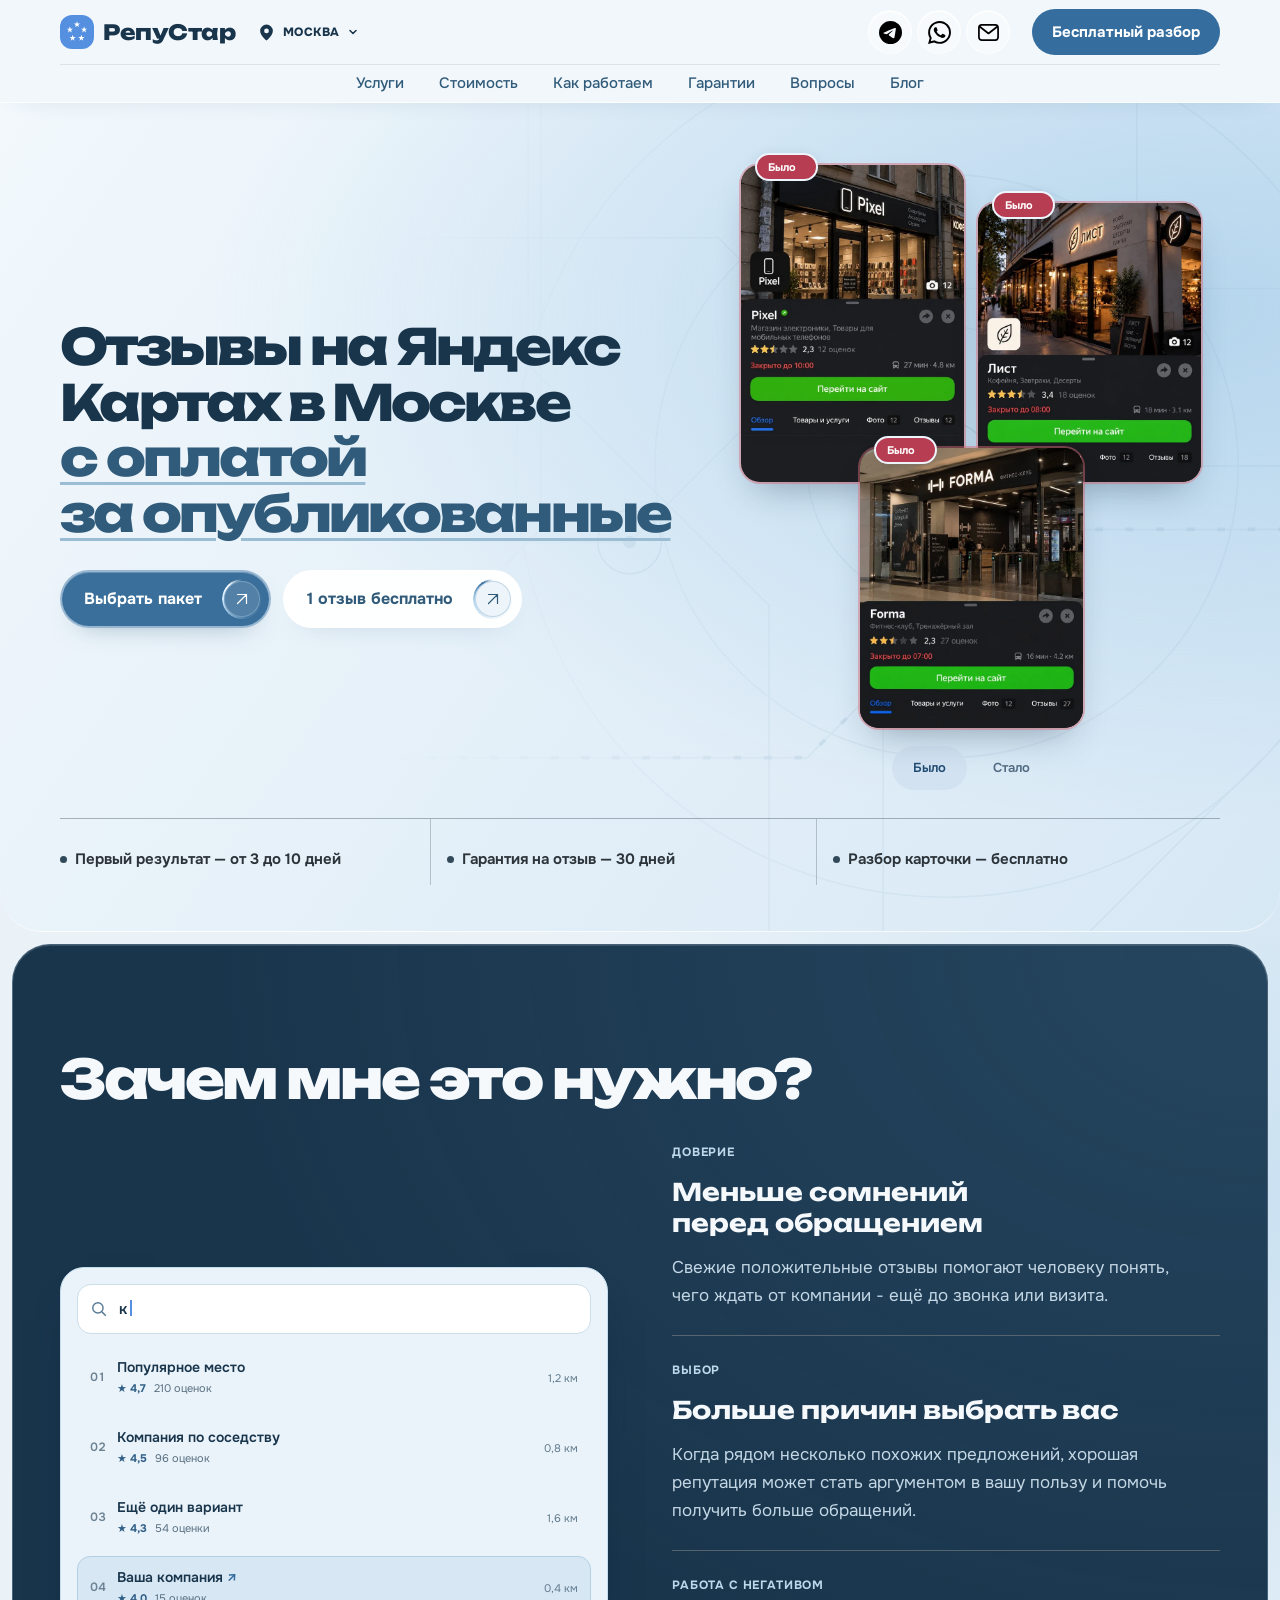
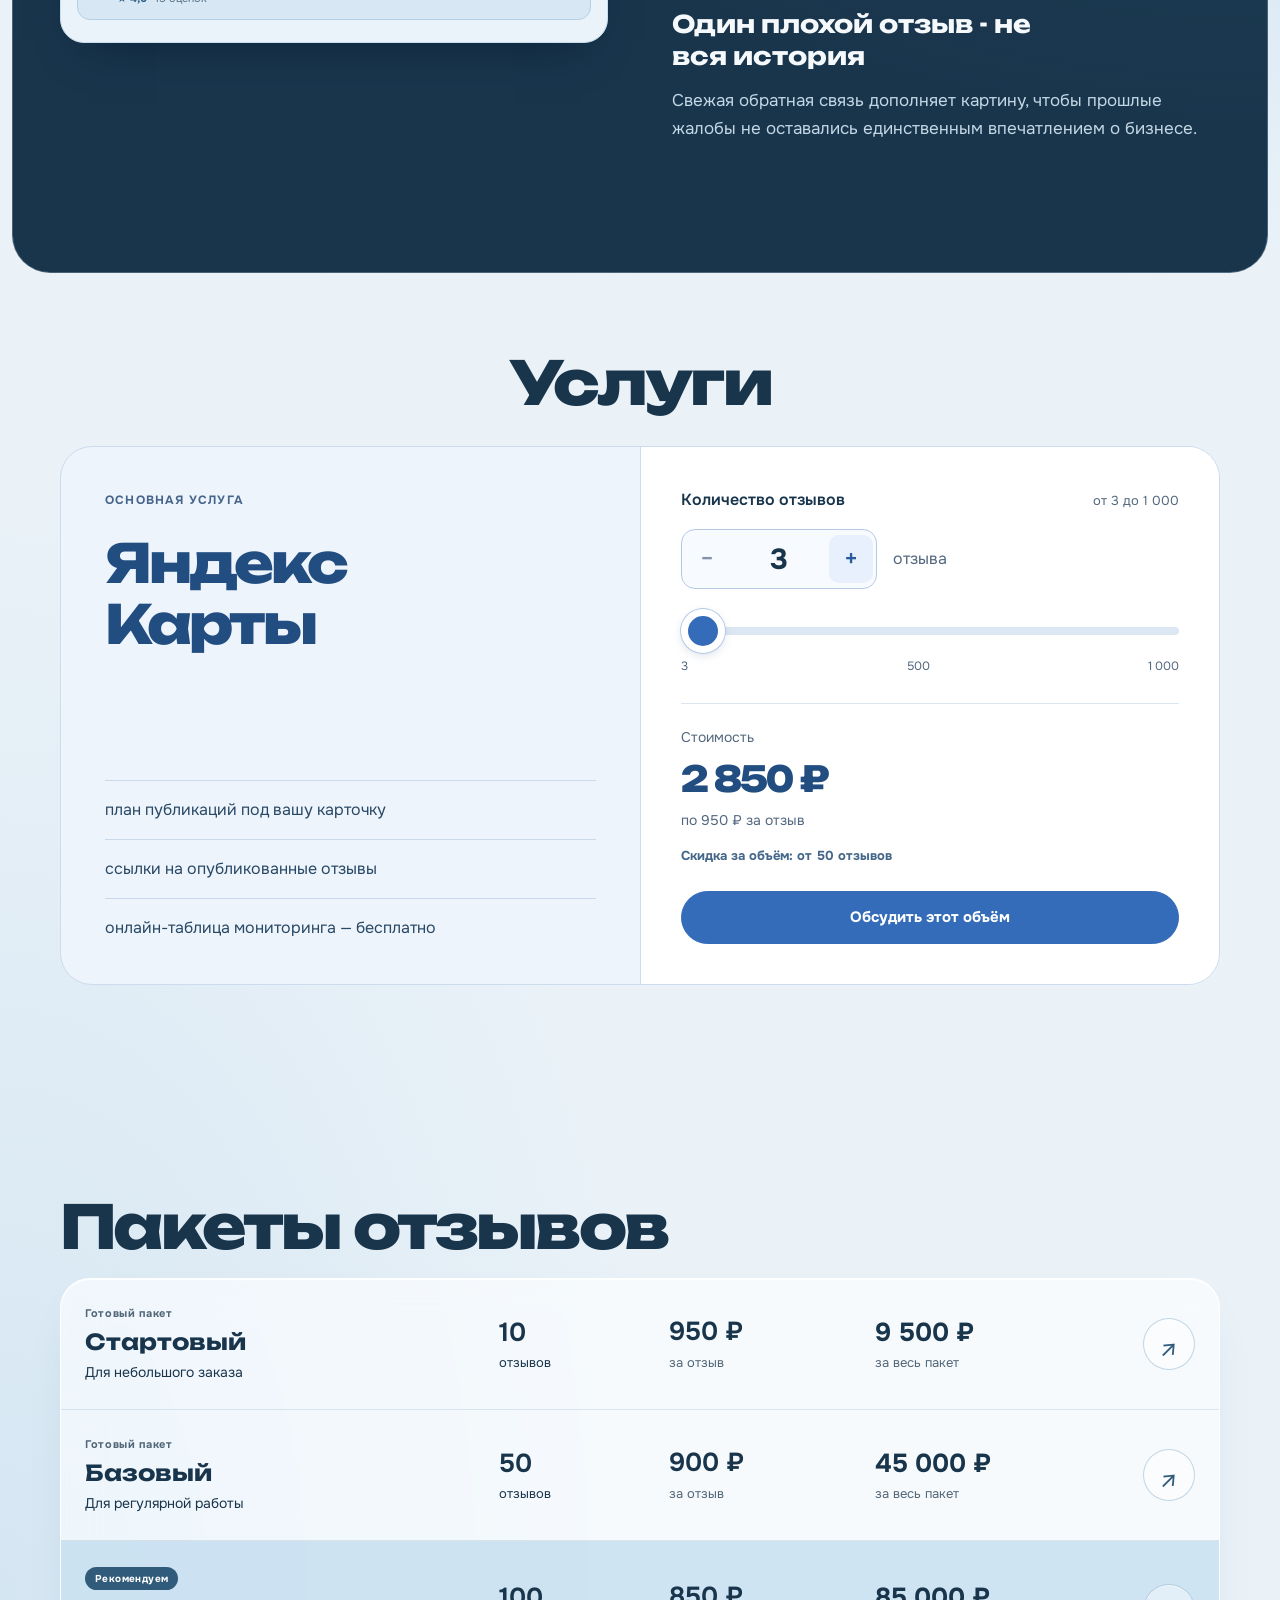
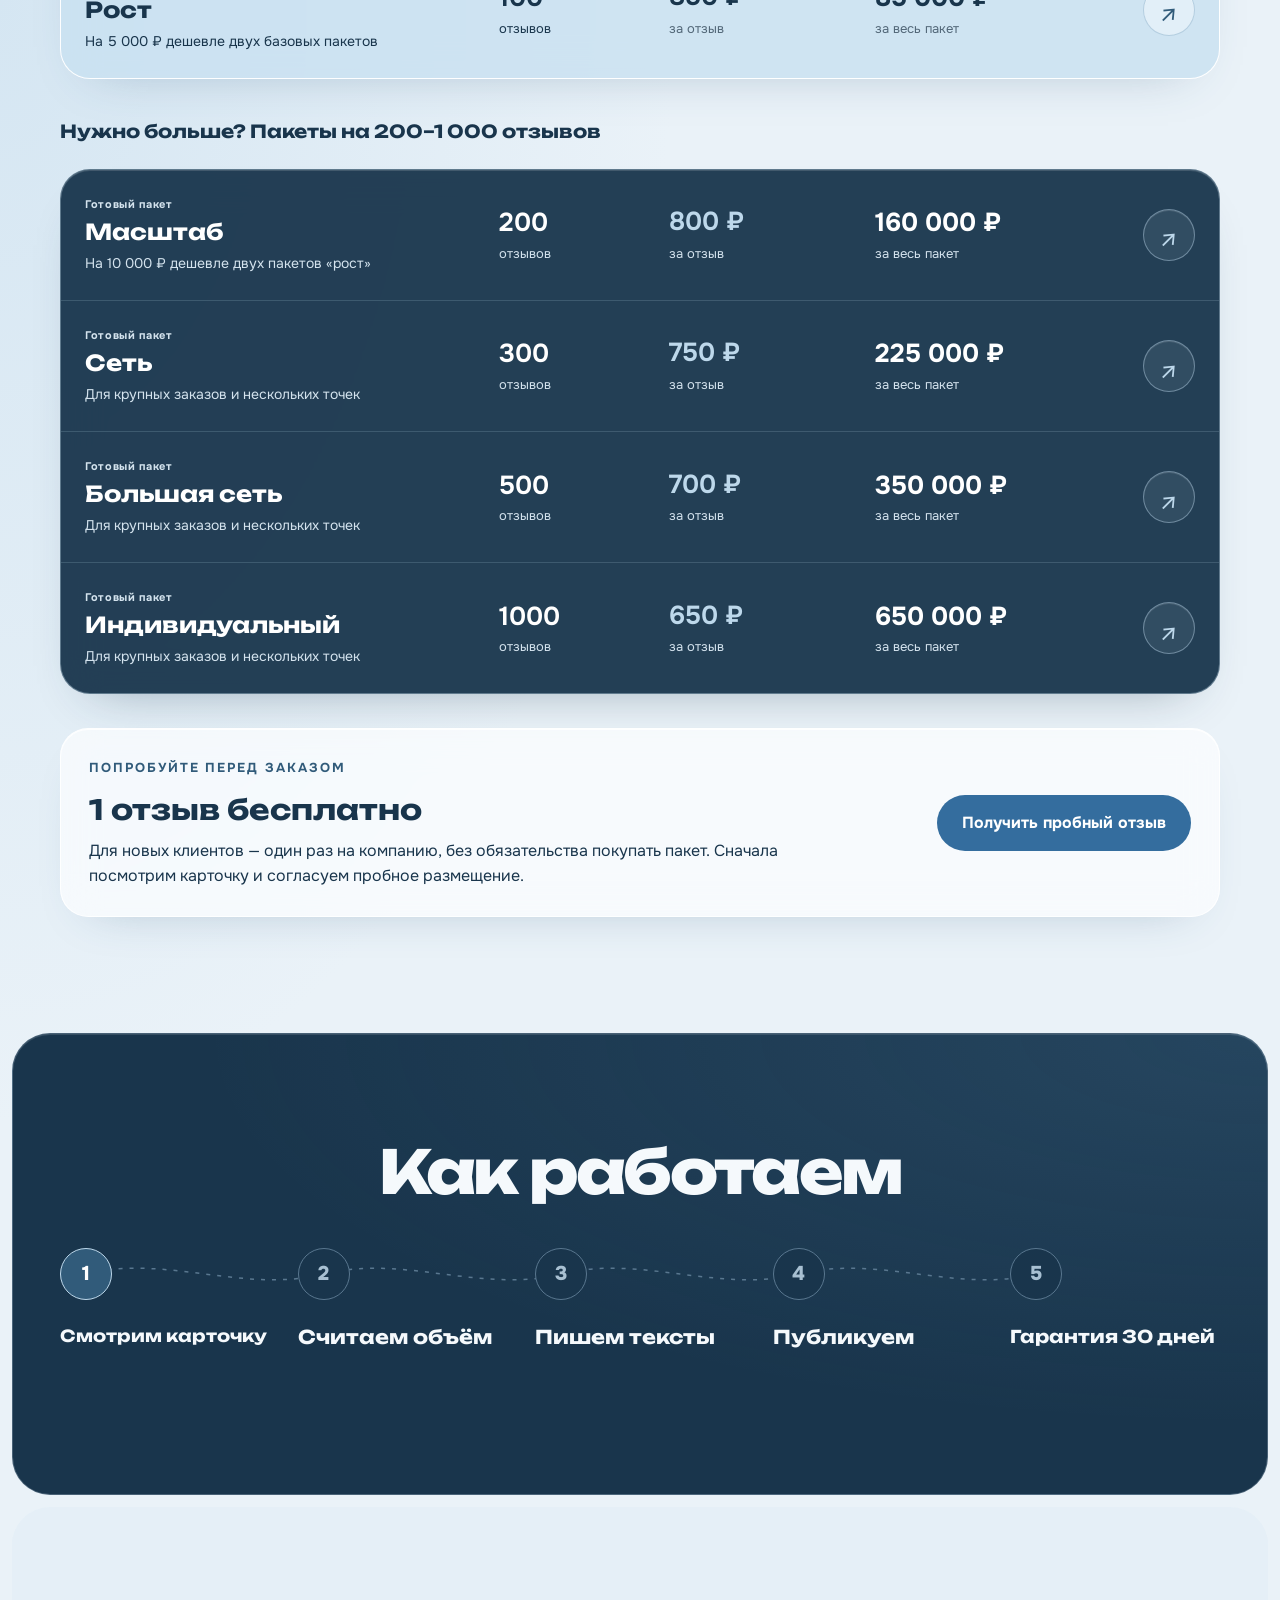
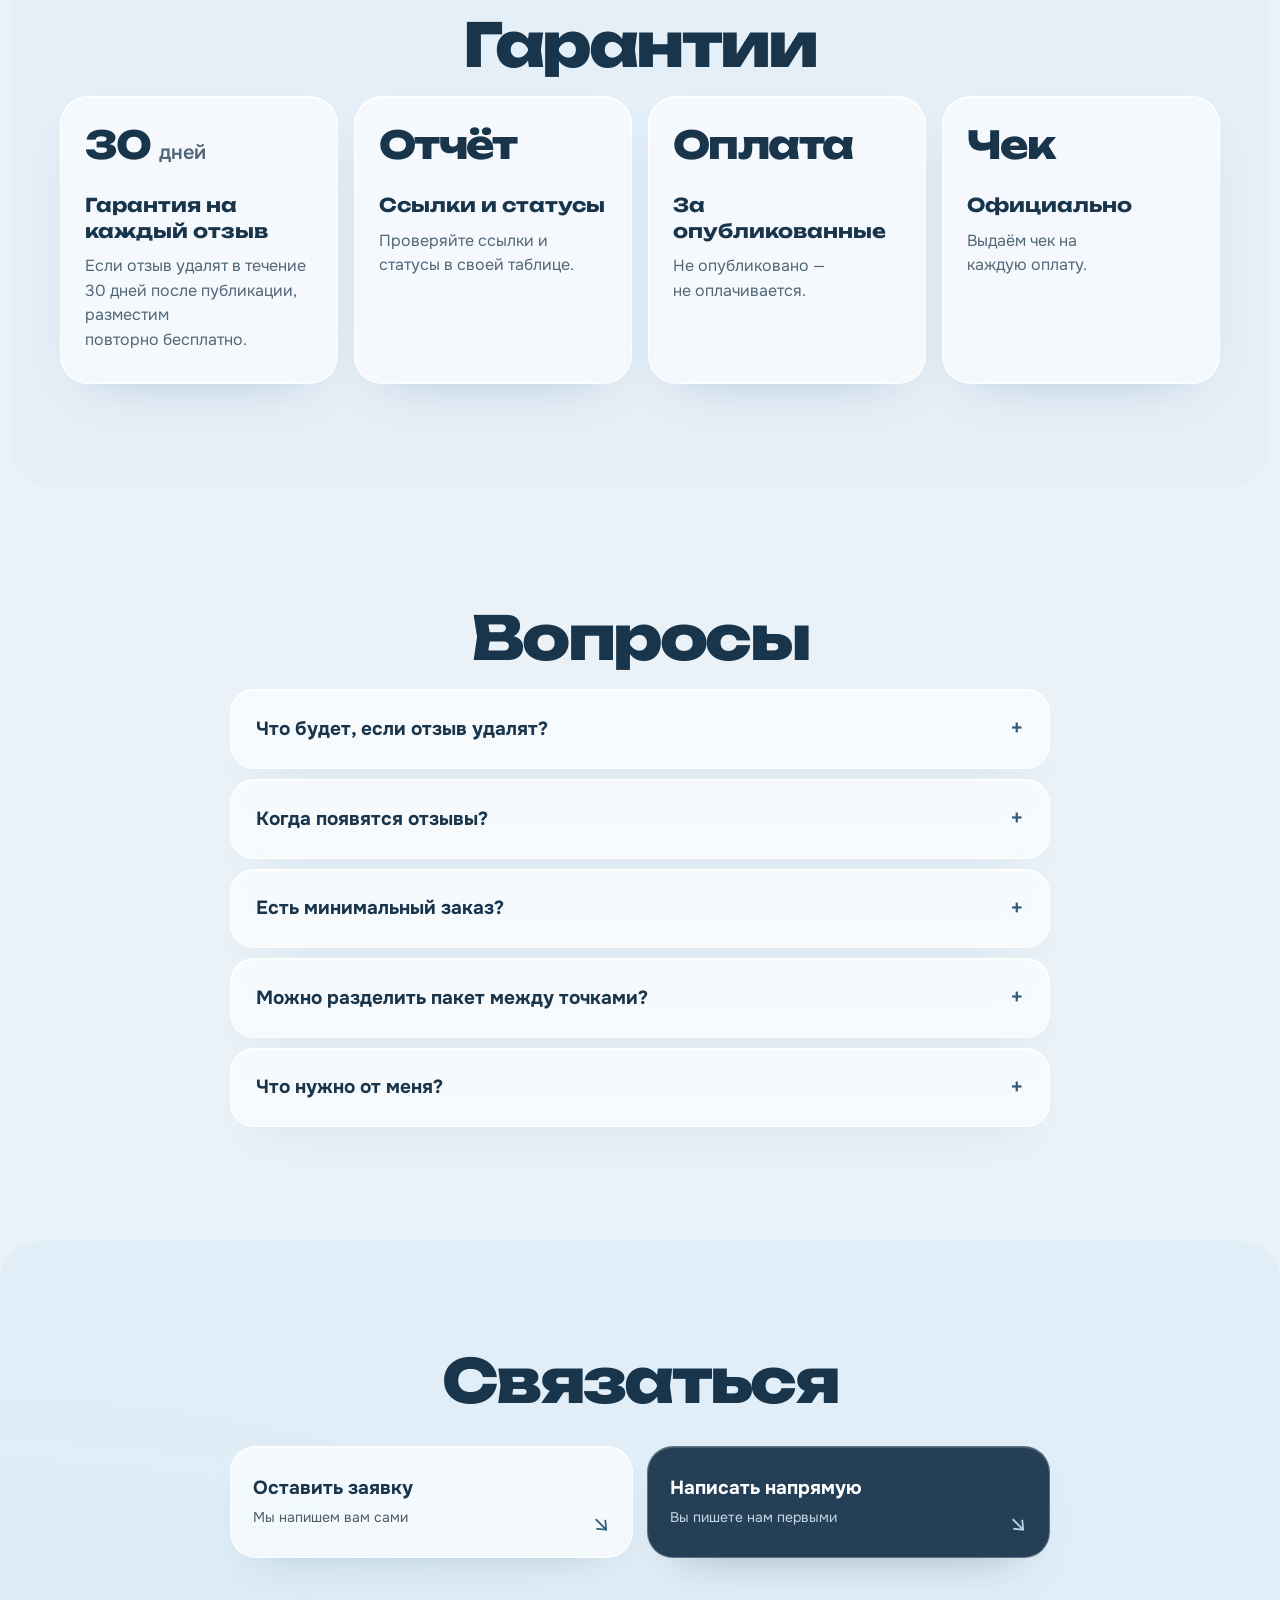
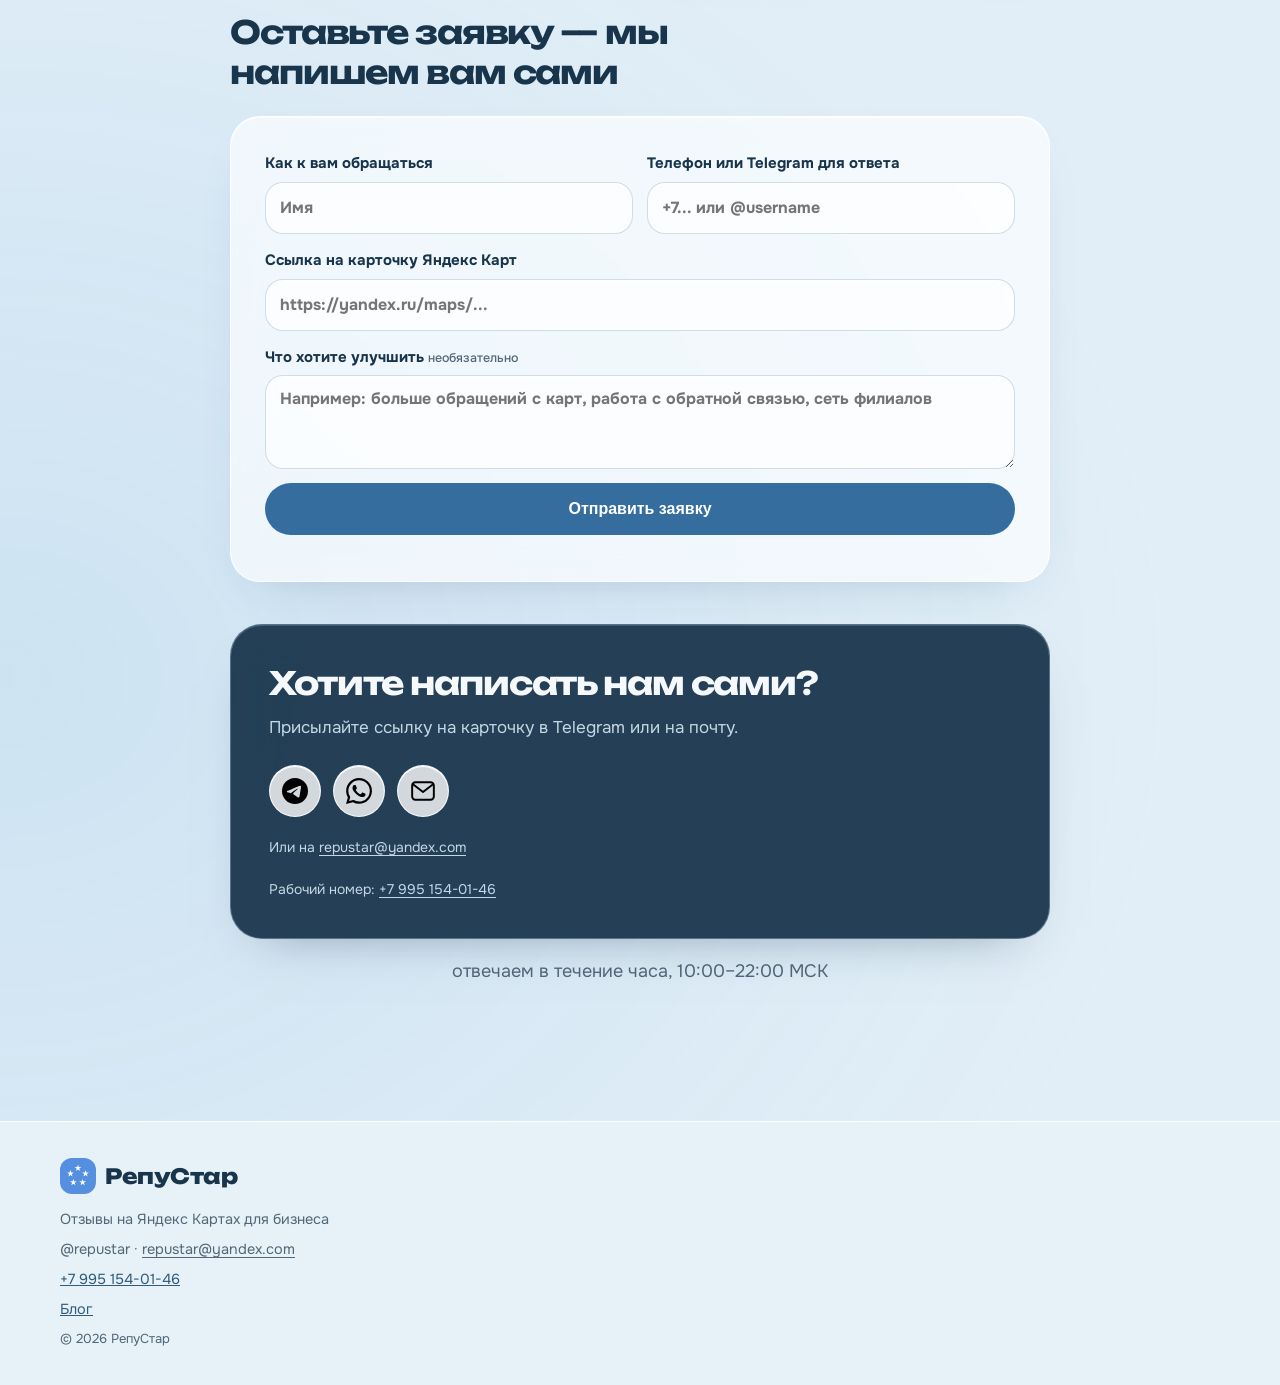
==== commit 919e47eb: "Remove search scene pause control" ====
--- a/index.html
+++ b/index.html
@@ -26,7 +26,7 @@
   <link rel="stylesheet" href="hero-transform.css?v=2">
   <link rel="stylesheet" href="service-controls.css?v=1">
   <link rel="stylesheet" href="search-demo.css?v=2">
-  <script src="search-demo.js?v=2" defer></script>
+  <script src="search-demo.js?v=3" defer></script>
 
   <script type="application/ld+json">
   {
@@ -143,7 +143,7 @@
         <h2 id="whyTitle">Зачем мне это&nbsp;нужно?</h2>
         <div class="search-demo" data-phase="search" aria-label="Демонстрация поиска и изменения видимости компании">
           <div class="demo-window">
-            <div class="demo-search"><svg viewBox="0 0 24 24" aria-hidden="true"><circle cx="10" cy="10" r="6.5"/><path d="m15 15 5 5"/></svg><span class="demo-query">кофейня рядом</span><button type="button" class="demo-pause" aria-label="Приостановить демонстрацию" aria-pressed="false">Ⅱ</button></div>
+            <div class="demo-search"><svg viewBox="0 0 24 24" aria-hidden="true"><circle cx="10" cy="10" r="6.5"/><path d="m15 15 5 5"/></svg><span class="demo-query">кофейня рядом</span></div>
             <ul class="demo-list" aria-label="Условная поисковая выдача">
               <li class="demo-row" style="--slot:0"><span class="demo-pos" aria-hidden="true">01</span><div class="demo-business"><strong>Популярное место</strong><div class="demo-meta"><span class="demo-stars">★ 4,7</span><span>210 оценок</span></div></div><span class="demo-distance">1,2 км</span></li>
               <li class="demo-row" style="--slot:1"><span class="demo-pos" aria-hidden="true">02</span><div class="demo-business"><strong>Компания по соседству</strong><div class="demo-meta"><span class="demo-stars">★ 4,5</span><span>96 оценок</span></div></div><span class="demo-distance">0,8 км</span></li>
